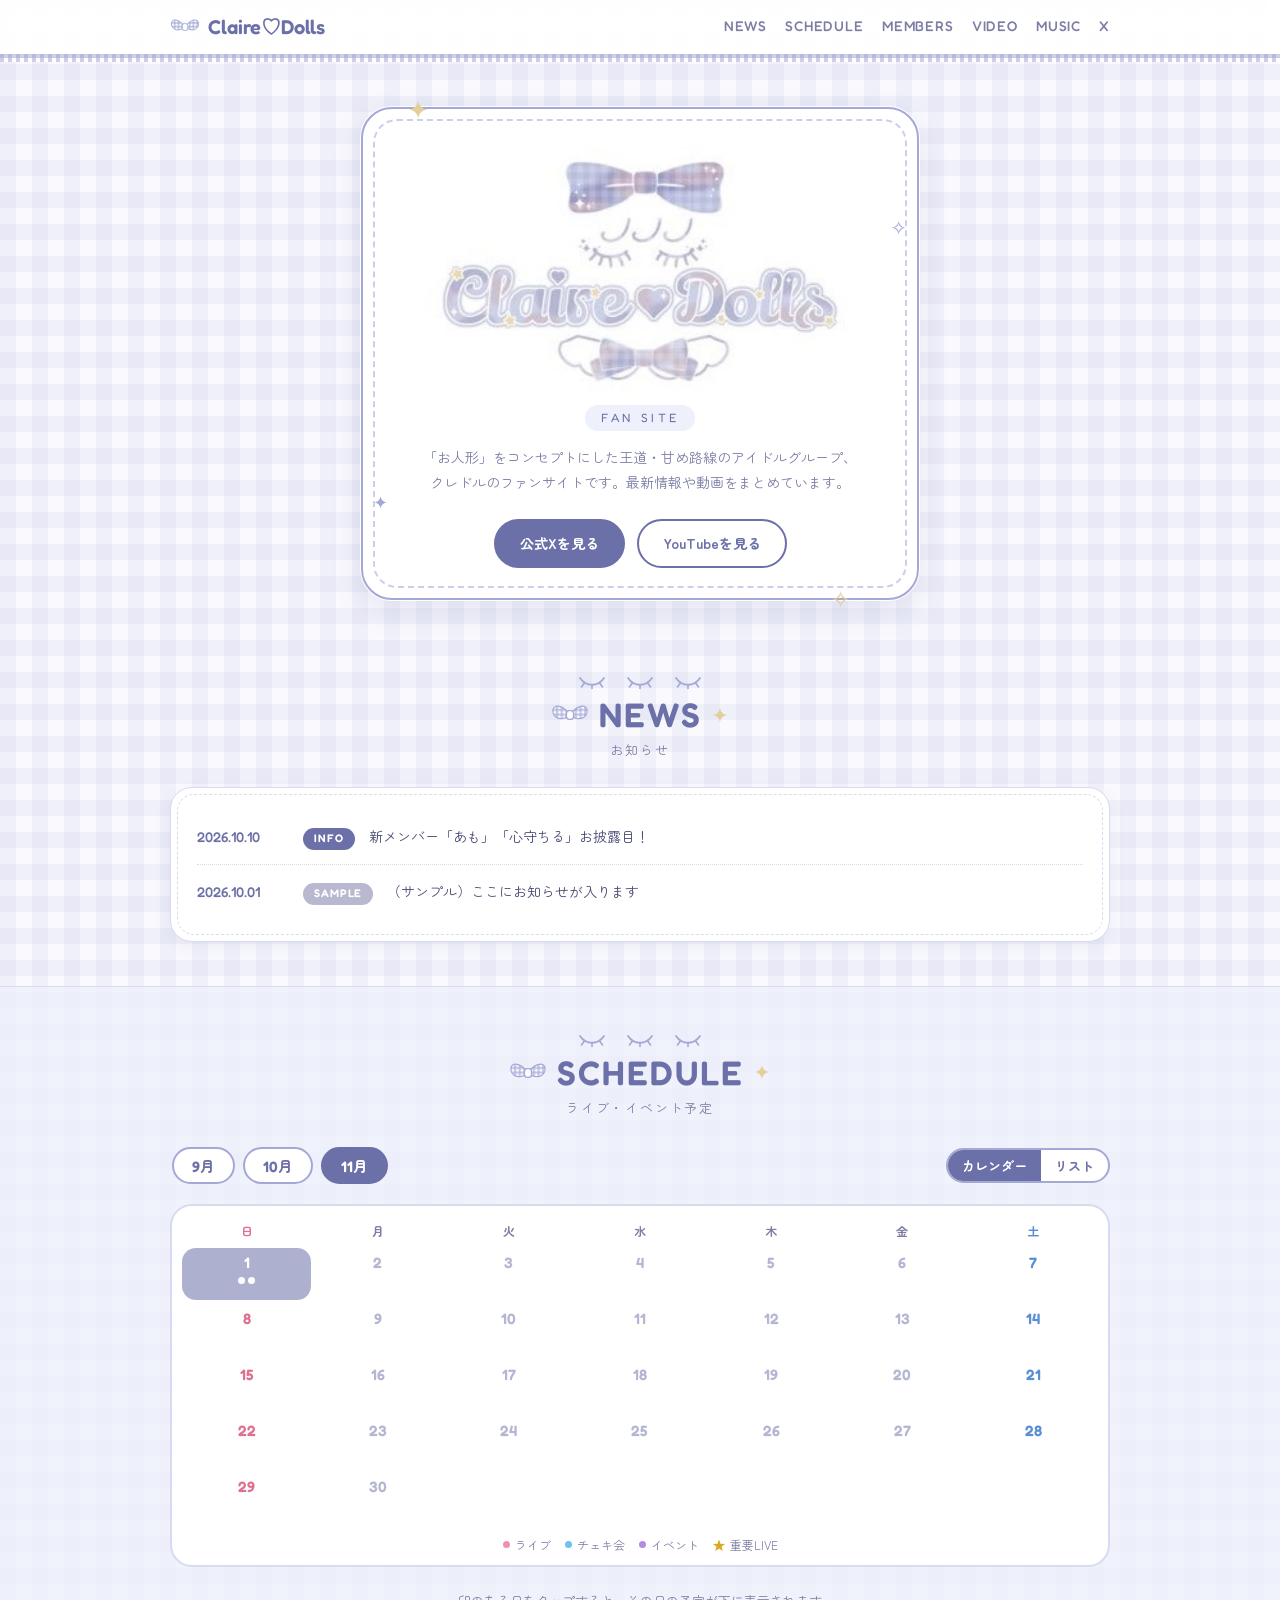
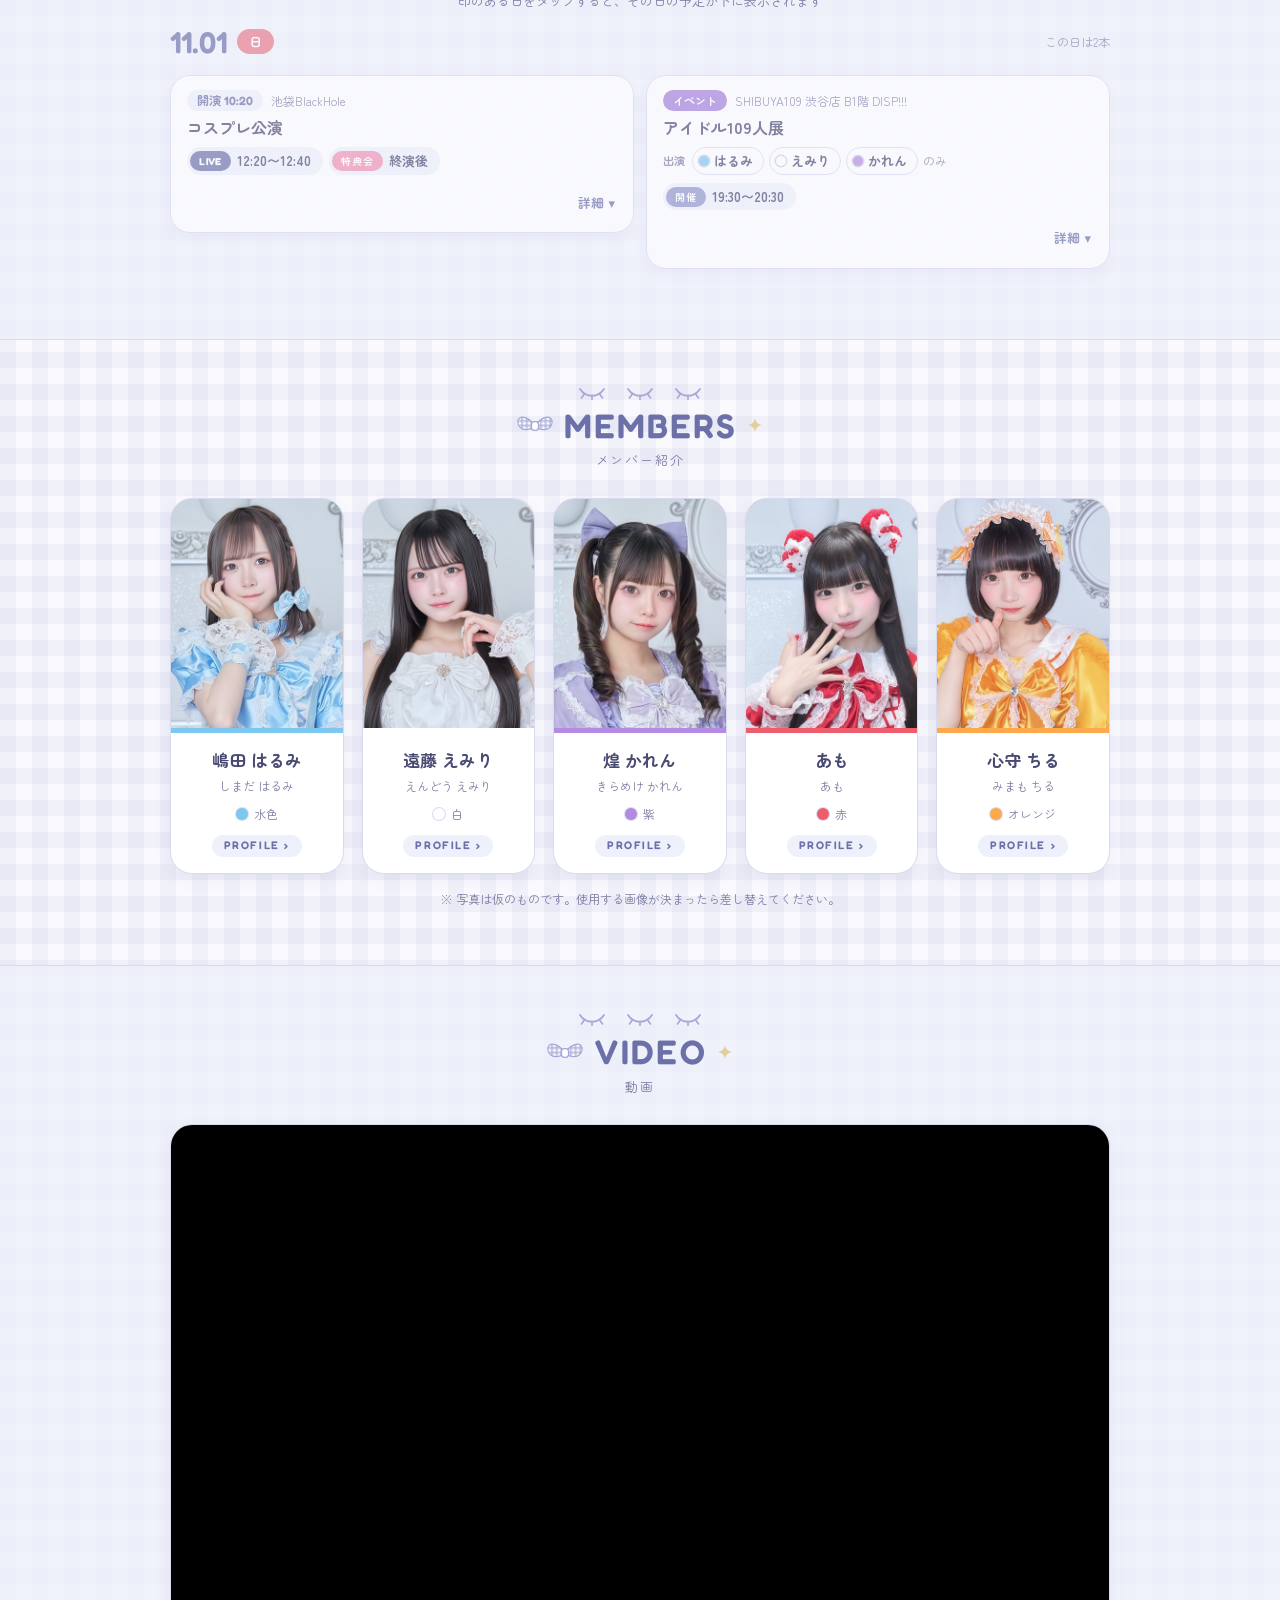
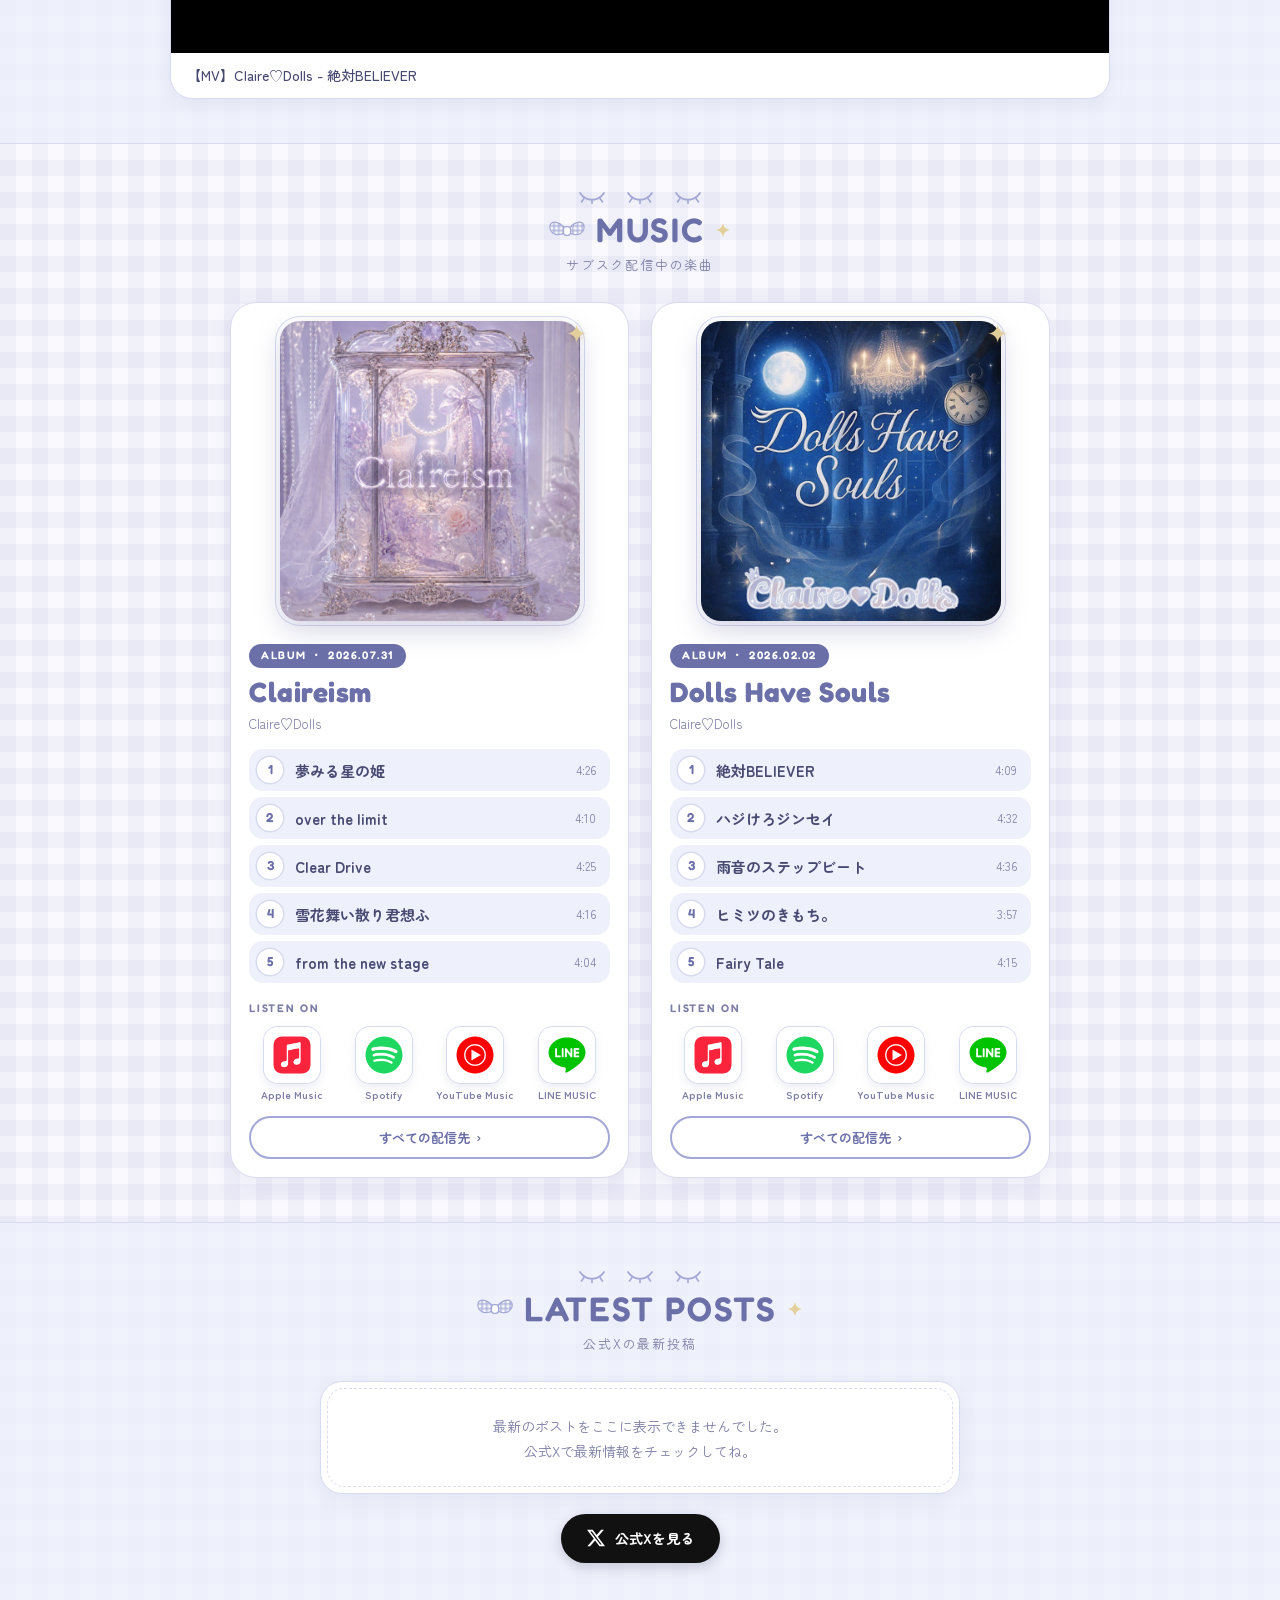
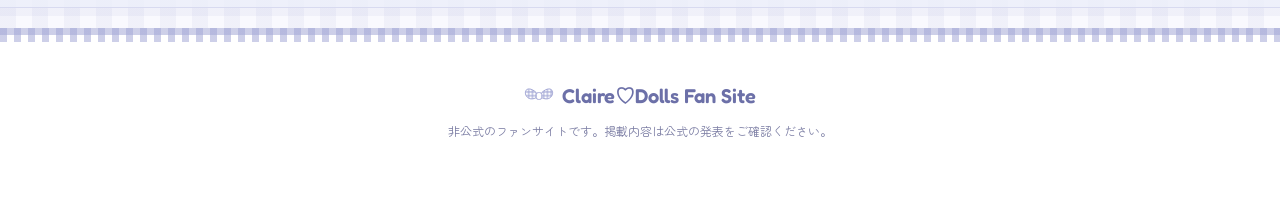
==== index.html @ d7dee3d6 "Update print statement from 'Hello' to 'Goodbye'" ====
<!doctype html><html><head><meta charset=utf8><meta name=viewport content="width=device-width,initial-scale=1"><style>:root{color-scheme:light}body{margin:0;padding:0;font:14px -apple-system,BlinkMacSystemFont,sans-serif;background:#fff;color:#000}img{max-width:100%}[hidden]:not([hidden=until-found i]){display:none!important}</style></head><body>
<!doctype html>
<html lang="ja">
<head>
<meta charset="utf-8">
<meta name="viewport" content="width=device-width, initial-scale=1">
<meta name="theme-color" content="#a4a8d6">
<title>Claire♡Dolls ファンサイト</title>
<meta name="description" content="Claire♡Dolls（クレドル）のファンサイト。お知らせ、ライブスケジュール、メンバー紹介、動画まとめ。">
<link rel="icon" href="data:image/svg+xml,%3Csvg xmlns='http://www.w3.org/2000/svg' viewBox='0 0 32 32'%3E%3Ctext x='16' y='25' font-size='26' text-anchor='middle' fill='%23a4a8d6'%3E%E2%99%A5%3C/text%3E%3C/svg%3E">
<link rel="preconnect" href="https://fonts.googleapis.com">
<link rel="preconnect" href="https://fonts.gstatic.com" crossorigin>
<link href="https://fonts.googleapis.com/css2?family=Fredoka:wght@500;600&family=Zen+Maru+Gothic:wght@400;500;700&display=swap" rel="stylesheet">
<style>
:root{
  /* ロゴから拾った色：ペリウィンクル + くすみラベンダー + 金の星 */
  --peri:#a4a8d6;
  --peri-deep:#6c70a8;
  --ink:#484a72;
  --ink-soft:#7c7ea4;
  --mist:#eef0fb;
  --cloud:#f9f9fe;
  --line:#d8daf0;
  --star:#e3cf9c;
  --blush:#f5d3e3;
  --white:#fff;

  --c-aqua:#7cc8ee; --c-white:#ffffff; --c-purple:#b48be0; --c-red:#ee5d6c; --c-orange:#ffa94d;
}
*{box-sizing:border-box}
html{scroll-behavior:smooth}
body{
  margin:0;overflow-x:clip;color:var(--ink);font-family:"Zen Maru Gothic",system-ui,sans-serif;line-height:1.8;
  background-color:var(--cloud);
  /* ギンガムチェック（リボンの柄） */
  background-image:
    linear-gradient(rgba(164,168,214,.11) 50%,transparent 50%),
    linear-gradient(90deg,rgba(164,168,214,.11) 50%,transparent 50%);
  background-size:32px 32px;
}
a{color:inherit}
.wrap{max-width:980px;margin:0 auto;padding:0 20px}
.sr{position:absolute;width:1px;height:1px;overflow:hidden;clip:rect(0 0 0 0)}
svg.ico{display:inline-block;vertical-align:middle}

/* ---------- header ---------- */
header.site{
  position:sticky;top:0;z-index:10;background:rgba(255,255,255,.94);backdrop-filter:blur(6px);
}
header.site::after{ /* ギンガムの帯 */
  content:"";display:block;height:8px;
  background-color:#fff;
  background-image:
    linear-gradient(rgba(164,168,214,.55) 50%,transparent 50%),
    linear-gradient(90deg,rgba(164,168,214,.55) 50%,transparent 50%);
  background-size:8px 8px;
}
header.site .wrap{display:flex;align-items:center;justify-content:space-between;gap:16px;height:54px}
.brand{display:flex;align-items:center;gap:8px;text-decoration:none;font-family:"Fredoka",sans-serif;font-weight:600;font-size:20px;color:var(--peri-deep);white-space:nowrap}
.brand svg{width:30px;height:18px;color:var(--peri)}
nav{display:flex;gap:18px;font-family:"Fredoka",sans-serif;font-weight:500;font-size:14px;letter-spacing:.06em;overflow-x:auto;scrollbar-width:none}
nav::-webkit-scrollbar{display:none}
nav a{text-decoration:none;color:var(--ink-soft);white-space:nowrap;padding:4px 0;border-bottom:2px solid transparent}
nav a:hover{color:var(--peri-deep);border-bottom-color:var(--star)}

/* ---------- hero ---------- */
.hero{padding:44px 20px 28px;text-align:center}
.hero-panel{
  position:relative;max-width:560px;margin:0 auto;background:var(--white);border-radius:32px;padding:34px 24px 30px;
  box-shadow:0 10px 30px rgba(108,112,168,.14);
  border:3px solid #fff;outline:2px solid var(--peri);outline-offset:-3px;
}
.hero-panel::before{ /* ステッチ */
  content:"";position:absolute;inset:10px;border:2px dashed var(--peri);border-radius:24px;opacity:.55;pointer-events:none;
}
.logo-img{display:block;width:min(100%,430px);height:auto;margin:0 auto;mix-blend-mode:multiply}
.hero .tag{display:inline-block;margin-top:6px;font-family:"Fredoka",sans-serif;font-size:12px;letter-spacing:.28em;color:var(--peri-deep);background:var(--mist);border-radius:999px;padding:2px 16px}
.hero p.sub{margin:14px auto 0;max-width:440px;color:var(--ink-soft);font-size:14px}
.dots{display:flex;justify-content:center;gap:10px;margin-top:18px}
.dots i{width:16px;height:16px;border-radius:50%;box-shadow:0 0 0 2px #fff,0 0 0 3px var(--line)}
.btns{display:flex;flex-wrap:wrap;justify-content:center;gap:12px;margin-top:24px}
.btn{display:inline-block;text-decoration:none;font-weight:700;font-size:14px;padding:10px 24px;border-radius:999px;border:2px solid var(--peri-deep);transition:.15s}
.btn.fill{background:var(--peri-deep);color:#fff}
.btn.line{background:#fff;color:var(--peri-deep)}
.btn:hover{transform:translateY(-2px);box-shadow:0 6px 14px rgba(108,112,168,.25)}

/* きらきら */
.spark{position:absolute;color:var(--star);line-height:1;pointer-events:none;animation:tw 3.2s ease-in-out infinite}
.spark.a{top:-14px;left:8%;font-size:26px}
.spark.b{top:22%;right:10px;font-size:20px;animation-delay:.8s;color:var(--peri)}
.spark.c{bottom:18%;left:10px;font-size:18px;animation-delay:1.6s;color:var(--peri)}
.spark.d{bottom:-12px;right:12%;font-size:24px;animation-delay:2.2s}
@keyframes tw{0%,100%{opacity:.35;transform:scale(.8) rotate(0)}50%{opacity:1;transform:scale(1.15) rotate(12deg)}}
@media(prefers-reduced-motion:reduce){.spark{animation:none;opacity:.8}html{scroll-behavior:auto}}

@media(max-width:520px){h2.title{font-size:24px;white-space:nowrap;gap:8px}h2.title svg{width:30px;height:18px}.hero{padding-top:28px}}
/* ---------- sections ---------- */
section{padding:44px 0}
section.alt{background:rgba(238,240,251,.75);border-top:1px solid var(--line);border-bottom:1px solid var(--line)}
.eyes{display:flex;justify-content:center;gap:18px;color:var(--peri);margin:0 0 6px}
.eyes svg{width:30px;height:16px}
h2.title{
  display:flex;align-items:center;gap:10px;justify-content:center;
  font-family:"Fredoka",sans-serif;font-weight:600;font-size:34px;letter-spacing:.06em;color:var(--peri-deep);margin:0;line-height:1.2;
}
h2.title svg{width:38px;height:22px;color:var(--peri)}
h2.title::after{content:"✦";color:var(--star);font-size:18px}
.title-ja{font-size:13px;color:var(--ink-soft);margin:2px 0 26px;letter-spacing:.14em;text-align:center}

.card{position:relative;background:var(--white);border:1px solid var(--line);border-radius:22px;padding:22px 26px;box-shadow:0 6px 18px rgba(108,112,168,.08)}
.card::before{content:"";position:absolute;inset:6px;border:1.5px dashed var(--peri);border-radius:17px;opacity:.4;pointer-events:none}
.card > *{position:relative}

/* news / schedule */
.list{list-style:none;margin:0;padding:0}
.list li{display:flex;gap:14px;align-items:baseline;padding:14px 0;border-bottom:1px dotted var(--line)}
.list li:last-child{border-bottom:none}
.list time{font-family:"Fredoka",sans-serif;font-weight:500;font-size:14px;color:var(--peri-deep);min-width:92px;font-variant-numeric:tabular-nums}
.badge{font-family:"Fredoka",sans-serif;font-size:11px;font-weight:600;letter-spacing:.08em;color:#fff;background:var(--peri-deep);border-radius:999px;padding:1px 11px;white-space:nowrap}
.badge.sample{background:#b8b9d0}
.list .body{flex:1}
.list .body small{display:block;color:var(--ink-soft)}
.empty{color:var(--ink-soft);text-align:center;padding:12px 0}
@media(max-width:520px){.list li{flex-wrap:wrap;gap:4px 12px}.list time{min-width:0}.list .body{flex-basis:100%}}

/* members */
.members{display:grid;grid-template-columns:repeat(auto-fit,minmax(150px,1fr));gap:18px}
.member{background:var(--white);border:1px solid var(--line);border-radius:22px;overflow:hidden;text-align:center;transition:.18s;box-shadow:0 6px 16px rgba(108,112,168,.08)}
.member:hover{transform:translateY(-5px) rotate(-.6deg);box-shadow:0 12px 24px rgba(108,112,168,.18)}
.member .photo{
  aspect-ratio:3/4;display:flex;align-items:center;justify-content:center;color:#fff;
  background:linear-gradient(165deg,color-mix(in srgb,var(--mc) 60%,#fff),#fff 125%);
  box-shadow:inset 0 0 0 1px var(--line);
}
.member .photo svg{width:56px;height:34px;color:var(--peri);opacity:.9}
.member .photo img{display:block;width:100%;height:100%;object-fit:cover;object-position:50% 20%}
.member .info{padding:12px 8px 16px;border-top:5px solid var(--mc);box-shadow:0 -1px 0 var(--line)}
.member .name{font-weight:700;font-size:17px;margin:0}
.member .read{font-size:12px;color:var(--ink-soft);margin:0}
.member .color{display:inline-flex;align-items:center;gap:6px;font-size:12px;margin-top:6px;color:var(--ink-soft)}
.member .color i{width:12px;height:12px;border-radius:50%;background:var(--mc);box-shadow:0 0 0 1px var(--line)}
/* スマホ：メンバーを横スクロール（スナップ付き） */
.sub,.swipe-hint{text-wrap:balance}
.ph{display:inline-block}
.swipe-hint{display:none;text-align:center;font-size:12px;color:var(--ink-soft);margin:-12px 0 12px;letter-spacing:.08em}
@media(max-width:700px){
  .swipe-hint{display:block}
  .members{display:flex;gap:14px;overflow-x:auto;scroll-snap-type:x mandatory;-webkit-overflow-scrolling:touch;
    margin:0 -20px;padding:6px 20px 20px;scroll-padding-inline:20px;scrollbar-width:none}
  .members::-webkit-scrollbar{display:none}
  .member{flex:0 0 66%;max-width:260px;scroll-snap-align:center}
}
.note{font-size:12px;color:var(--ink-soft);margin-top:14px;text-align:center}

/* videos */
.releases{display:grid;grid-template-columns:repeat(auto-fit,minmax(min(100%,340px),1fr));gap:22px;max-width:820px;margin:0 auto;align-items:start}
.release{display:grid;align-content:start;gap:20px;background:var(--white);border:1px solid var(--line);border-radius:26px;padding:18px;box-shadow:0 8px 24px rgba(108,112,168,.1);min-width:0}
.rel-cover{position:relative;width:min(100%,300px);margin:0 auto}
.rel-cover img{display:block;width:100%;height:auto;aspect-ratio:1;object-fit:cover;border-radius:20px;box-shadow:0 10px 26px rgba(108,112,168,.28),0 0 0 4px #fff,0 0 0 5px var(--line)}
.rel-cover::after{content:"✦";position:absolute;right:-8px;top:-12px;color:var(--star);font-size:26px;text-shadow:0 2px 6px rgba(160,130,60,.25)}
.rel-body{min-width:0}
.rel-kind{display:inline-block;font-family:"Fredoka","Zen Maru Gothic",sans-serif;font-weight:600;font-size:11px;letter-spacing:.14em;color:#fff;background:var(--peri-deep);border-radius:999px;padding:2px 12px}
.rel-title{margin:8px 0 2px;font-family:"Fredoka","Zen Maru Gothic",sans-serif;font-size:28px;line-height:1.2;color:var(--peri-deep);letter-spacing:.02em}
.rel-artist{margin:0 0 14px;font-size:13px;color:var(--ink-soft)}
.tracks{list-style:none;margin:0 0 16px;padding:0;display:grid;gap:6px}
.tracks li{display:flex;align-items:center;gap:12px;background:var(--mist);border-radius:14px;padding:8px 14px 8px 8px}
.tracks .no{flex:none;width:26px;height:26px;border-radius:50%;background:#fff;color:var(--peri-deep);font-family:"Fredoka",sans-serif;font-weight:600;font-size:13px;display:grid;place-items:center;box-shadow:0 0 0 1.5px var(--line)}
.tracks .tt{flex:1;min-width:0;font-weight:700;font-size:15px;line-height:1.4;overflow-wrap:anywhere}
.tracks .td{flex:none;font-size:12px;color:var(--ink-soft);font-variant-numeric:tabular-nums}
.rel-links{display:flex;flex-wrap:wrap;gap:8px}
.listen{display:inline-flex;align-items:center;gap:7px;text-decoration:none;font-weight:700;font-size:13px;color:#fff;background:var(--peri-deep);border-radius:999px;padding:7px 16px 7px 10px;transition:.15s}
.listen svg{width:18px;height:18px;display:block}
a.listen:hover{transform:translateY(-2px);box-shadow:0 6px 12px rgba(108,112,168,.25)}
.listen:focus-visible{outline:3px solid var(--peri-deep);outline-offset:2px}
.rel-listen{margin:0 0 8px;font-family:"Fredoka",sans-serif;font-weight:600;font-size:11px;letter-spacing:.16em;color:var(--ink-soft)}
.svc-grid{display:grid;grid-template-columns:repeat(4,1fr);gap:12px 6px;margin:0 0 14px}
.all-link{display:flex;align-items:center;justify-content:center;gap:6px;text-decoration:none;font-weight:700;font-size:13px;color:var(--peri-deep);background:#fff;border:2px solid var(--peri);border-radius:999px;padding:8px 16px;transition:.15s}
a.all-link:hover{background:var(--peri-deep);border-color:var(--peri-deep);color:#fff;transform:translateY(-2px)}
.all-link:focus-visible{outline:3px solid var(--peri-deep);outline-offset:2px}
.svc{display:flex;flex-direction:column;align-items:center;gap:5px;text-decoration:none;color:var(--ink);transition:.15s}
.svc img{display:block;width:56px;height:56px;border-radius:14px;box-shadow:0 0 0 1px var(--line),0 4px 10px rgba(108,112,168,.14)}
.svc span{font-size:10.5px;line-height:1.3;font-weight:700;text-align:center;color:var(--ink-soft)}
a.svc:hover{transform:translateY(-3px)}
a.svc:hover img{box-shadow:0 0 0 1px var(--peri),0 8px 16px rgba(108,112,168,.25)}
.svc:focus-visible{outline:3px solid var(--peri-deep);outline-offset:3px;border-radius:12px}
.rel-none{display:inline-block;font-size:13px;color:var(--ink-soft);background:#f3f3f9;border-radius:999px;padding:7px 16px}
@media(max-width:700px){
  .releases{display:flex;gap:14px;overflow-x:auto;scroll-snap-type:x mandatory;-webkit-overflow-scrolling:touch;margin:0 -20px;padding:8px 20px 22px;scroll-padding-inline:20px;scrollbar-width:none;max-width:none;align-items:stretch}
  .releases::-webkit-scrollbar{display:none}
  .release{flex:0 0 84%;scroll-snap-align:center}
  .releases.one .release{flex-basis:100%}
}
.videos{display:grid;grid-template-columns:repeat(auto-fit,minmax(280px,1fr));gap:20px}
.video{background:var(--white);border:1px solid var(--line);border-radius:22px;overflow:hidden;box-shadow:0 6px 18px rgba(108,112,168,.08)}
.video .frame{position:relative;aspect-ratio:16/9;background:#000}
.video iframe{position:absolute;inset:0;width:100%;height:100%;border:0}
.video p{margin:0;padding:10px 16px;font-size:14px;font-weight:500}
.video-empty{grid-column:1/-1;text-align:center}

/* x */
.x-grid{display:grid;grid-template-columns:1fr;gap:20px}
@media(min-width:760px){.x-grid{grid-template-columns:1.1fr .9fr}}

/* ---------- member profile (bottom sheet / modal) ---------- */
button.member{font:inherit;color:inherit;padding:0;cursor:pointer;display:block;width:100%;text-align:center;-webkit-tap-highlight-color:transparent}
button.member:focus-visible{outline:3px solid var(--peri-deep);outline-offset:3px}
.member .photo,.member .info,.member .name,.member .read{display:block}
.member .name,.member .read{margin:0}
.member .more{display:inline-block;margin-top:8px;font-family:"Fredoka",sans-serif;font-size:11px;font-weight:600;letter-spacing:.14em;color:var(--peri-deep);background:var(--mist);border-radius:999px;padding:1px 12px}
html.lock{overflow:hidden}

dialog#profile{padding:0;border:0;background:transparent;color:var(--ink);max-width:none;max-height:none;overflow:visible;margin:auto 0 0;width:100%}
dialog#profile::backdrop{background:rgba(72,74,114,.48);backdrop-filter:blur(3px)}
dialog#profile[open]::backdrop{animation:pfade .25s ease-out}
dialog#profile.closing::backdrop{animation:pfadeout .22s ease-in forwards}
.sheet{position:relative;display:flex;flex-direction:column;max-height:90dvh;overflow:hidden;background:var(--white);border-radius:28px 28px 0 0;box-shadow:0 -10px 40px rgba(72,74,114,.25)}
dialog#profile[open] .sheet{animation:pup .34s cubic-bezier(.2,.8,.2,1)}
dialog#profile.closing .sheet{animation:pdown .22s ease-in forwards}
@keyframes pup{from{transform:translateY(100%)}to{transform:none}}
@keyframes pdown{to{transform:translateY(100%)}}
@keyframes pfade{from{opacity:0}}
@keyframes pfadeout{to{opacity:0}}

.grab{position:absolute;top:0;left:0;right:0;height:34px;z-index:3;display:flex;justify-content:center;align-items:center;touch-action:none;cursor:grab}
.grab span{width:44px;height:5px;border-radius:99px;background:rgba(255,255,255,.92);box-shadow:0 1px 4px rgba(0,0,0,.3)}
.p-photo{position:relative;flex:none;height:clamp(220px,38dvh,400px);background:var(--mist);border-bottom:5px solid var(--mc);box-shadow:inset 0 -1px 0 var(--line)}
.p-photo img{display:block;width:100%;height:100%;object-fit:cover;object-position:50% 18%}
.p-close,.p-nav{position:absolute;z-index:4;width:40px;height:40px;border-radius:50%;border:0;background:rgba(255,255,255,.9);color:var(--peri-deep);font-size:24px;line-height:1;cursor:pointer;box-shadow:0 2px 8px rgba(72,74,114,.25);display:flex;align-items:center;justify-content:center;padding:0 0 3px;font-family:"Fredoka",sans-serif;-webkit-tap-highlight-color:transparent}
.p-close{top:14px;right:14px}
.p-nav{top:50%;margin-top:-20px}
.p-nav.prev{left:10px}.p-nav.next{right:10px}
.p-close:focus-visible,.p-nav:focus-visible{outline:3px solid var(--peri-deep);outline-offset:2px}
.p-body{flex:1 1 auto;min-height:0;overflow-y:auto;overscroll-behavior:contain;padding:18px 22px 26px}
.p-color{display:inline-flex;align-items:center;gap:6px;margin:0;font-size:12px;color:var(--ink-soft)}
.p-color i{width:12px;height:12px;border-radius:50%;background:var(--mc);box-shadow:0 0 0 1px var(--line)}
.p-body h3{margin:2px 0 0;font-size:26px;line-height:1.3}
.p-read{margin:0 0 14px;color:var(--ink-soft);font-size:13px}
.p-facts{display:grid;grid-template-columns:1fr 1fr;gap:8px;margin:0 0 14px}
.fact{background:var(--mist);border-radius:14px;padding:7px 14px}
.fact dt{font-size:11px;font-weight:700;letter-spacing:.08em;color:var(--peri-deep)}
.fact dd{margin:0;font-weight:700;font-size:14px;line-height:1.5}
.fact:last-child:nth-child(odd){grid-column:1/-1}
.off{color:#a9aacb!important;font-weight:500!important}
.p-comment{border:1.5px dashed var(--peri);border-radius:16px;padding:10px 16px;margin-bottom:14px}
.p-comment h4{margin:0;font-size:12px;color:var(--peri-deep)}
.p-comment p{margin:0;font-size:14px}
.p-links{display:flex;align-items:center;gap:12px}
.follow{font-family:"Fredoka",sans-serif;font-weight:600;font-size:12px;letter-spacing:.16em;color:var(--peri-deep);margin-right:2px}
.soc{width:46px;height:46px;border-radius:50%;display:inline-flex;align-items:center;justify-content:center;color:#fff;text-decoration:none;box-shadow:0 4px 10px rgba(72,74,114,.25);transition:.15s;-webkit-tap-highlight-color:transparent}
.soc svg{width:22px;height:22px}
.soc.x{background:#111}
.soc.instagram{background:radial-gradient(circle at 30% 107%,#fdf497 0%,#fdf497 5%,#fd5949 45%,#d6249f 60%,#285aeb 90%)}
a.soc:hover{transform:translateY(-2px) scale(1.05)}
a.soc:focus-visible{outline:3px solid var(--peri-deep);outline-offset:3px}
.soc.off{background:var(--mist);color:#b5b7d6;box-shadow:none}
.p-link{display:inline-block;text-decoration:none;font-weight:700;font-size:13px;padding:7px 18px;border-radius:999px;border:2px solid var(--peri-deep);color:var(--peri-deep);background:#fff}
a.p-link:hover{background:var(--peri-deep);color:#fff}
.p-link.off{border-color:var(--line);color:#a9aacb;font-weight:500}

@media(min-width:701px){
  .grab{display:none}
  dialog#profile{margin:auto;width:min(820px,92vw)}
  .sheet{display:grid;grid-template-columns:minmax(0,5fr) minmax(0,6fr);grid-template-rows:minmax(0,1fr);max-height:88vh;border-radius:28px;box-shadow:0 20px 60px rgba(72,74,114,.35)}
  .p-photo{height:auto;min-height:500px;border-bottom:0;border-right:5px solid var(--mc);box-shadow:none}
  .p-body{padding:36px 32px}
  dialog#profile[open] .sheet{animation:ppop .28s cubic-bezier(.2,.9,.3,1.2)}
  dialog#profile.closing .sheet{animation:ppopout .18s ease-in forwards}
  @keyframes ppop{from{opacity:0;transform:scale(.94) translateY(12px)}}
  @keyframes ppopout{to{opacity:0;transform:scale(.96)}}
}
@media(prefers-reduced-motion:reduce){
  dialog#profile[open] .sheet,dialog#profile.closing .sheet,dialog#profile[open]::backdrop,dialog#profile.closing::backdrop{animation:none!important}
}

.x-wrap{max-width:640px;margin:0 auto}
.tl-fallback{text-align:center;color:var(--ink-soft);padding:10px 0 6px}
.tl-fallback p{margin:0}
#tl-card.failed .twitter-timeline{display:none}
.x-cta{text-align:center;margin:20px 0 0}
.x-btn{display:inline-flex;align-items:center;gap:10px;background:#111;color:#fff;text-decoration:none;font-weight:700;font-size:14px;padding:12px 26px;border-radius:999px;box-shadow:0 4px 12px rgba(72,74,114,.25);transition:.15s}
.x-btn svg{width:18px;height:18px}
.x-btn:hover{transform:translateY(-2px)}
.x-btn:focus-visible{outline:3px solid var(--peri-deep);outline-offset:3px}

/* ---------- schedule ---------- */
.sch-tools{display:flex;flex-wrap:wrap;gap:8px 14px;align-items:center;justify-content:space-between;margin:0 0 18px}
.tabs{display:flex;gap:8px;overflow-x:auto;scrollbar-width:none;padding:2px}
.tabs::-webkit-scrollbar{display:none}
.tab{font-family:"Fredoka","Zen Maru Gothic",sans-serif;font-weight:600;font-size:15px;padding:6px 18px;border-radius:999px;border:2px solid var(--peri);background:#fff;color:var(--peri-deep);cursor:pointer;white-space:nowrap}
.tab[aria-pressed="true"]{background:var(--peri-deep);border-color:var(--peri-deep);color:#fff}
.past-toggle{font:inherit;font-size:13px;color:var(--ink-soft);background:none;border:0;text-decoration:underline;cursor:pointer;padding:4px 2px}
.tab:focus-visible,.past-toggle:focus-visible,.ev-more:focus-visible,.ev-ticket:focus-visible,.mini:focus-visible{outline:3px solid var(--peri-deep);outline-offset:2px}

.day{margin:0 0 26px}
.day-head{display:flex;align-items:center;gap:10px;margin:0 0 18px}
.day-date{font-family:"Fredoka",sans-serif;font-weight:600;font-size:30px;line-height:1;color:var(--peri-deep)}
.day-wd{font-size:13px;font-weight:700;color:#fff;background:var(--peri-deep);border-radius:999px;padding:1px 12px}
.day-wd.sat{background:#6fa8dc}
.day-wd.sun{background:#e8788a}
.day-flag{font-family:"Fredoka",sans-serif;font-size:11px;font-weight:600;letter-spacing:.1em;color:#fff;background:#f08fb0;border-radius:999px;padding:1px 10px}
.day-n{margin-left:auto;font-size:12px;color:var(--ink-soft)}
.day.past{opacity:.65}
.day-events{display:grid;gap:12px;grid-template-columns:repeat(auto-fill,minmax(min(100%,330px),1fr));align-items:start}

.ev{position:relative;background:#fff;border:1px solid var(--line);border-radius:20px;padding:14px 16px 12px;box-shadow:0 6px 16px rgba(108,112,168,.08)}
.ev.next{border-color:var(--peri-deep);box-shadow:0 0 0 2px rgba(108,112,168,.22),0 8px 20px rgba(108,112,168,.16)}
.ev-next{position:absolute;top:-10px;right:14px;font-family:"Fredoka",sans-serif;font-size:11px;font-weight:600;letter-spacing:.08em;color:#fff;background:var(--peri-deep);border-radius:999px;padding:1px 12px}
.ev-meta{display:flex;flex-wrap:wrap;gap:4px 8px;align-items:center;font-size:12px;color:var(--ink-soft)}
.ev-start{font-family:"Fredoka","Zen Maru Gothic",sans-serif;font-weight:600;color:var(--peri-deep);background:var(--mist);border-radius:999px;padding:0 10px}
.ev-name{margin:4px 0 8px;font-size:16px;line-height:1.5;font-weight:700}
.slots{display:flex;flex-wrap:wrap;gap:6px;margin:0 0 10px}
.slot{display:inline-flex;gap:6px;align-items:center;border-radius:999px;font-size:13px;font-weight:700;padding:2px 12px 2px 3px;background:var(--mist)}
.slot b{font-family:"Fredoka","Zen Maru Gothic",sans-serif;font-size:10px;letter-spacing:.08em;color:#fff;background:var(--peri-deep);border-radius:999px;padding:1px 9px}
.slot.meet b{background:#f08fb0}
.slot.tbd{padding:2px 12px;font-weight:500;color:var(--ink-soft);background:#f3f3f9}
.ev-actions{display:flex;gap:12px;align-items:center}
.ev-ticket{display:inline-block;text-decoration:none;font-weight:700;font-size:13px;color:#fff;background:var(--peri-deep);border-radius:999px;padding:7px 18px;transition:.15s}
a.ev-ticket:hover{transform:translateY(-2px);box-shadow:0 6px 12px rgba(108,112,168,.25)}
.ev-ticket.off{background:#eceefa;color:#a9aacb;font-weight:500}
.ev-post{display:inline-flex;align-items:center;gap:6px;text-decoration:none;font-weight:700;font-size:13px;color:var(--ink);background:#fff;border:2px solid var(--line);border-radius:999px;padding:5px 14px 5px 11px;transition:.15s}
.ev-post svg{width:14px;height:14px;display:block}
a.ev-post:hover{border-color:var(--ink);transform:translateY(-2px)}
.ev-post:focus-visible{outline:3px solid var(--peri-deep);outline-offset:2px}
.ev-more{font:inherit;font-size:13px;font-weight:700;color:var(--peri-deep);background:none;border:0;cursor:pointer;padding:6px 2px;margin-left:auto}
.ev-more::after{content:" ▾"}
.ev-more[aria-expanded="true"]::after{content:" ▴"}
.ev-detail{margin-top:10px;padding-top:12px;border-top:1px dashed var(--line);font-size:14px}
.ev-detail[hidden]{display:none}
.ev-detail dl{display:grid;grid-template-columns:5.2em 1fr;gap:8px 10px;margin:0}
.ev-detail dt{font-size:12px;font-weight:700;color:var(--peri-deep);padding-top:3px}
.ev-detail dd{margin:0}
.chip{display:inline-flex;align-items:baseline;gap:4px;background:var(--mist);border-radius:10px;padding:1px 10px;margin:0 6px 4px 0}
.chip i{font-style:normal;font-size:12px;color:var(--ink-soft)}
.chip b{font-weight:700}
.ev-links{display:flex;flex-wrap:wrap;gap:8px;margin-top:12px}
.mini{font-size:12px;font-weight:700;text-decoration:none;color:var(--peri-deep);border:1.5px solid var(--peri);border-radius:999px;padding:3px 12px;background:#fff}
.mini:hover{background:var(--peri-deep);border-color:var(--peri-deep);color:#fff}
.sch-empty{text-align:center;color:var(--ink-soft);padding:24px 0}
.view-toggle{display:inline-flex;border:2px solid var(--peri);border-radius:999px;overflow:hidden;background:#fff}
.view-toggle button{font:inherit;font-size:13px;font-weight:700;padding:4px 14px;border:0;background:none;color:var(--peri-deep);cursor:pointer}
.view-toggle button[aria-pressed="true"]{background:var(--peri-deep);color:#fff}
.view-toggle button:focus-visible{outline:3px solid var(--peri-deep);outline-offset:-3px}
.cal{background:#fff;border:2px solid var(--line);border-radius:22px;padding:12px 10px 10px;margin:0 0 22px}
.cal-wd,.cal-grid{display:grid;grid-template-columns:repeat(7,1fr);gap:4px 2px}
.cal-wd span{text-align:center;font-size:12px;font-weight:700;color:var(--ink-soft);padding:2px 0 6px}
.cal-wd .sat,.cal-day.sat .n{color:#5a8fd6}.cal-wd .sun,.cal-day.sun .n{color:#e0708f}
.cal-day{position:relative;font:inherit;border:0;background:none;border-radius:14px;min-height:52px;padding:6px 0 4px;display:flex;flex-direction:column;align-items:center;gap:3px;color:var(--ink)}
.cal-day .n{font-family:"Fredoka","Zen Maru Gothic",sans-serif;font-weight:600;font-size:15px;line-height:1.2}
.cal-day.blank{visibility:hidden}
.cal-day.none{color:#b4b6d2;cursor:default}
.cal-day.has{cursor:pointer;background:var(--mist)}
.cal-day.has.past{opacity:.55}
.cal-day.today .n{box-shadow:0 0 0 2px var(--peri-deep);border-radius:999px;padding:0 6px}
.cal-day.sel{background:var(--peri-deep);color:#fff}
.cal-day.sel .n{color:#fff}
.cal-day:focus-visible{outline:3px solid var(--peri-deep);outline-offset:1px}
.cal-marks{display:flex;gap:3px;align-items:center;justify-content:center;height:12px}
.cal-marks i{width:7px;height:7px;border-radius:50%;background:#f08fb0;display:block}
.cal-day.sel .cal-marks i{background:#fff}
.cal-marks b{font-size:12px;line-height:1;color:#d9a920;text-shadow:0 0 0 #d9a920}
.cal-day.sel .cal-marks b{color:#ffe28a}
.cal-legend{display:flex;flex-wrap:wrap;gap:4px 14px;justify-content:center;font-size:12px;color:var(--ink-soft);margin:10px 0 0}
.cal-legend span{display:inline-flex;align-items:center;gap:5px}
.cal-legend i{width:7px;height:7px;border-radius:50%;background:#f08fb0;display:inline-block}
.cal-legend b{color:#d9a920;font-size:12px}
.cal-marks i.k-cheki,.cal-legend i.k-cheki{background:#6cc4e8}
.cal-marks i.k-event,.cal-legend i.k-event{background:#b48be0}
.cal-day.sel .cal-marks i{background:#fff}
.kind-badge{font-size:11px;font-weight:700;border-radius:999px;padding:1px 10px;color:#fff}
.kind-badge.cheki{background:#5cb9e0}
.kind-badge.event{background:#a47fd8}
.ev.k-cheki,.ev.k-event{border-color:#dcd6f2}
.mem-row{display:flex;flex-wrap:wrap;align-items:center;gap:5px;margin:0 0 8px}
.mem-label{font-size:11px;font-weight:700;color:var(--ink-soft);margin-right:2px}
.mem-chip{display:inline-flex;align-items:center;gap:5px;font-size:13px;font-weight:700;background:#fff;border:1.5px solid var(--line);border-radius:999px;padding:1px 10px 1px 6px}
.mem-chip i{width:10px;height:10px;border-radius:50%;background:var(--mc);box-shadow:0 0 0 1.5px rgba(72,74,114,.25);display:block}
.mem-only{font-size:12px;color:var(--ink-soft)}
.slot.part{flex-wrap:wrap}
.slot.part b{background:#8f93c9}
.slot em{font-style:normal;font-weight:500;font-size:12px;color:var(--ink-soft)}
.ev-note{margin:0 0 10px;font-size:13px;line-height:1.7;color:var(--ink-soft)}
.cal-hint{text-align:center;color:var(--ink-soft);font-size:13px;margin:0 0 14px}

.tools-right{display:flex;flex-wrap:wrap;gap:6px 12px;align-items:center}
.major-toggle{font:inherit;font-size:13px;font-weight:700;color:#8a6a1f;background:#fff;border:1.5px solid #d9bd72;border-radius:999px;padding:3px 14px;cursor:pointer}
.major-toggle[aria-pressed="true"]{background:linear-gradient(90deg,#f6e7b8,#e3cf9c);color:#5c4515;border-color:#cfae5a}
.major-toggle:focus-visible{outline:3px solid var(--peri-deep);outline-offset:2px}

/* 重要LIVE：ロゴの金の星に合わせた金色の強調 */
.ev.major{border:2px solid #d9bd72;padding-top:20px;
  background:linear-gradient(135deg,#fffbe9 0%,#fff 60%);
  box-shadow:0 0 0 3px rgba(227,207,156,.35),0 10px 24px rgba(190,160,80,.22)}
.ev.major.next{border-color:#cfae5a}
.ev.major .ev-name{font-size:17px}
.ev-major{position:absolute;top:-12px;left:14px;display:inline-flex;align-items:center;gap:4px;
  font-family:"Fredoka","Zen Maru Gothic",sans-serif;font-weight:600;font-size:12px;letter-spacing:.1em;color:#5c4515;
  background:linear-gradient(100deg,#f6e7b8 0%,#e3cf9c 45%,#fff3cc 55%,#e3cf9c 100%);background-size:220% 100%;
  border:1px solid #cfae5a;border-radius:999px;padding:1px 14px 1px 10px;box-shadow:0 2px 6px rgba(190,160,80,.35);
  animation:shine 4s ease-in-out infinite}
@keyframes shine{0%,100%{background-position:0% 0}50%{background-position:100% 0}}
@media(prefers-reduced-motion:reduce){.ev-major{animation:none}}

/* footer */
footer{margin-top:20px;background:#fff;text-align:center;font-size:12px;color:var(--ink-soft);padding:0 0 56px}
footer::before{
  content:"";display:block;height:14px;margin-bottom:36px;background-color:#fff;
  background-image:
    linear-gradient(rgba(164,168,214,.55) 50%,transparent 50%),
    linear-gradient(90deg,rgba(164,168,214,.55) 50%,transparent 50%);
  background-size:14px 14px;
}
footer .brand{justify-content:center;margin-bottom:6px}
</style>
</head>
<body>

<!-- 飾り用のパーツ（リボン・まつげ） -->
<svg width="0" height="0" style="position:absolute" aria-hidden="true">
  <defs>
    <pattern id="gingham" width="6" height="6" patternUnits="userSpaceOnUse">
      <rect width="6" height="6" fill="#fff"/>
      <rect width="6" height="3" fill="#a4a8d6" opacity=".6"/>
      <rect width="3" height="6" fill="#a4a8d6" opacity=".6"/>
    </pattern>
    <symbol id="bow" viewBox="0 0 48 28">
      <path d="M24 14C17 3 5 -1 2.5 6.5 0.5 14 9 25 24 14Z" fill="url(#gingham)" stroke="currentColor" stroke-width="1.6" stroke-linejoin="round"/>
      <path d="M24 14C31 3 43 -1 45.5 6.5 47.5 14 39 25 24 14Z" fill="url(#gingham)" stroke="currentColor" stroke-width="1.6" stroke-linejoin="round"/>
      <rect x="19.5" y="8.5" width="9" height="11" rx="3.5" fill="#fff" stroke="currentColor" stroke-width="1.6"/>
    </symbol>
    <symbol id="eye" viewBox="0 0 30 16">
      <path d="M3 5C9 14 21 14 27 5" fill="none" stroke="currentColor" stroke-width="1.8" stroke-linecap="round"/>
      <path d="M7 10.5 4.5 14M15 12.6V16M23 10.5 25.5 14" stroke="currentColor" stroke-width="1.6" stroke-linecap="round"/>
    </symbol>
  </defs>
</svg>

<header class="site">
  <div class="wrap">
    <a class="brand" href="#top"><svg class="ico" aria-hidden="true"><use href="#bow"/></svg>Claire♡Dolls</a>
    <nav>
      <a href="#news">NEWS</a>
      <a href="#schedule">SCHEDULE</a>
      <a href="#members">MEMBERS</a>
      <a href="#videos">VIDEO</a>
      <a href="#music">MUSIC</a>
      <a href="#x">X</a>
    </nav>
  </div>
</header>

<main id="top">
  <div class="hero wrap">
    <div class="hero-panel">
      <span class="spark a">✦</span><span class="spark b">✧</span><span class="spark c">✦</span><span class="spark d">✧</span>
      <h1 class="sr">Claire♡Dolls（クレドル）ファンサイト</h1>
      <img class="logo-img" src="[data-uri]" alt="Claire♡Dolls" width="336" height="200">
      <span class="tag">FAN SITE</span>
      <p class="sub"><span class="ph">「お人形」をコンセプトにした</span><span class="ph">王道・甘め路線の</span><span class="ph">アイドルグループ、</span><span class="ph">クレドルのファンサイトです。</span><span class="ph">最新情報や動画を</span><span class="ph">まとめています。</span></p>
      <div class="btns">
        <a class="btn fill" href="https://x.com/ClaireDolls2024" target="_blank" rel="noopener">公式Xを見る</a>
        <a class="btn line" href="https://www.youtube.com/@ClaireDolls" target="_blank" rel="noopener">YouTubeを見る</a>
      </div>
    </div>
  </div>

  <section id="news">
    <div class="wrap">
      <div class="eyes" aria-hidden="true"><svg><use href="#eye"/></svg><svg><use href="#eye"/></svg><svg><use href="#eye"/></svg></div>
      <h2 class="title"><svg class="ico" aria-hidden="true"><use href="#bow"/></svg>NEWS</h2>
      <p class="title-ja">お知らせ</p>
      <div class="card"><ul class="list" id="news-list"></ul></div>
    </div>
  </section>

  <section id="schedule" class="alt">
    <div class="wrap">
      <div class="eyes" aria-hidden="true"><svg><use href="#eye"/></svg><svg><use href="#eye"/></svg><svg><use href="#eye"/></svg></div>
      <h2 class="title"><svg class="ico" aria-hidden="true"><use href="#bow"/></svg>SCHEDULE</h2>
      <p class="title-ja">ライブ・イベント予定</p>
      <div class="sch-tools" id="sch-tools"></div>
      <div id="sch-list"></div>
    </div>
  </section>

  <section id="members">
    <div class="wrap">
      <div class="eyes" aria-hidden="true"><svg><use href="#eye"/></svg><svg><use href="#eye"/></svg><svg><use href="#eye"/></svg></div>
      <h2 class="title"><svg class="ico" aria-hidden="true"><use href="#bow"/></svg>MEMBERS</h2>
      <p class="title-ja">メンバー紹介</p>
      <p class="swipe-hint">← スワイプで他のメンバーを見る →<br>タップでプロフィール</p>
      <div class="members" id="member-list"></div>
      <p class="note">※ 写真は仮のものです。使用する画像が決まったら差し替えてください。</p>
    </div>
  </section>

  <section id="videos" class="alt">
    <div class="wrap">
      <div class="eyes" aria-hidden="true"><svg><use href="#eye"/></svg><svg><use href="#eye"/></svg><svg><use href="#eye"/></svg></div>
      <h2 class="title"><svg class="ico" aria-hidden="true"><use href="#bow"/></svg>VIDEO</h2>
      <p class="title-ja">動画</p>
      <div class="videos" id="video-list"></div>
    </div>
  </section>

  <section id="music">
    <div class="wrap">
      <div class="eyes" aria-hidden="true"><svg><use href="#eye"/></svg><svg><use href="#eye"/></svg><svg><use href="#eye"/></svg></div>
      <h2 class="title"><svg class="ico" aria-hidden="true"><use href="#bow"/></svg>MUSIC</h2>
      <p class="title-ja">サブスク配信中の楽曲</p>
      <p class="swipe-hint" id="music-hint" hidden>← スワイプで他の作品を見る →</p>
      <div class="releases" id="music-list"></div>
    </div>
  </section>
  <section id="x" class="alt">
    <div class="wrap">
      <div class="eyes" aria-hidden="true"><svg><use href="#eye"/></svg><svg><use href="#eye"/></svg><svg><use href="#eye"/></svg></div>
      <h2 class="title"><svg class="ico" aria-hidden="true"><use href="#bow"/></svg>LATEST POSTS</h2>
      <p class="title-ja">公式Xの最新投稿</p>
      <div class="x-wrap">
        <div class="card" id="tl-card">
          <a class="twitter-timeline" data-height="520" data-lang="ja" data-chrome="noheader nofooter transparent"
             href="https://twitter.com/ClaireDolls2024">@ClaireDolls2024 のポスト</a>
          <div class="tl-fallback" id="tl-fallback" hidden>
            <p>最新のポストをここに表示できませんでした。<br>公式Xで最新情報をチェックしてね。</p>
          </div>
        </div>
        <p class="x-cta"><a class="x-btn" href="https://x.com/ClaireDolls2024" target="_blank" rel="noopener"><svg viewBox="0 0 24 24" aria-hidden="true"><path fill="currentColor" d="M18.901 1.153h3.68l-8.04 9.19L24 22.846h-7.406l-5.8-7.584-6.638 7.584H.474l8.6-9.83L0 1.154h7.594l5.243 6.932ZM17.61 20.644h2.039L6.486 3.24H4.298Z"/></svg>公式Xを見る</a></p>
      </div>
    </div>
  </section>
</main>

<!-- メンバープロフィール（スマホ＝ボトムシート／PC＝中央モーダル） -->
<dialog id="profile" aria-label="メンバープロフィール">
  <div class="sheet" id="sheet">
    <div class="grab" id="grab" aria-hidden="true"><span></span></div>
    <div class="p-photo">
      <img id="p-img" alt="">
      <button class="p-nav prev" type="button" id="p-prev" aria-label="前のメンバー">‹</button>
      <button class="p-nav next" type="button" id="p-next" aria-label="次のメンバー">›</button>
    </div>
    <button class="p-close" type="button" id="p-close" aria-label="閉じる">×</button>
    <div class="p-body" id="p-body">
      <p class="p-color"><i></i><span id="p-colorname"></span></p>
      <h3 id="p-name"></h3>
      <p class="p-read" id="p-read"></p>
      <dl class="p-facts" id="p-facts"></dl>
      <div class="p-comment"><h4>ひとこと</h4><p id="p-comment"></p></div>
      <div class="p-links" id="p-links"></div>
    </div>
  </div>
</dialog>

<footer>
  <span class="brand"><svg class="ico" aria-hidden="true"><use href="#bow"/></svg>Claire♡Dolls Fan Site</span>
  <div>非公式のファンサイトです。掲載内容は公式の発表をご確認ください。</div>
</footer>

<!-- ============ ここを書き換えるだけで更新できます ============ -->
<script>
/* NEWS：新しい順に上から並べる。type は自由な短い文字列 */
const NEWS = [
  {date:"2026-10-10", type:"INFO", text:"新メンバー「あも」「心守ちる」お披露目！", sample:false},
  {date:"2026-10-01", type:"SAMPLE", text:"（サンプル）ここにお知らせが入ります", sample:true},
];

/* SCHEDULE：1本=1行。日付順でなくてもOK（自動で並べ替え）。
   date=日付、name=イベント名、venue=会場、address=住所、open=開場、start=開演、
   live=ライブの出演時間、meet=特典会の時間（"14:55-15:15" の形）、price=チケット代（"/"で区切る）、
   perk=特典、ticket=チケットURL、tag=ハッシュタグ、major:true=重要LIVE（金色で強調）。空欄の項目は表示されない（出演時間が空なら「後日発表」） */
const SCHEDULE = [
  {date:"2026-10-20", name:"GIRLS MUSIC SQUARE@新宿", venue:"シアターマーキュリー新宿", address:"東京都新宿区新宿3丁目30-13",
   open:"18:30", start:"18:50", live:"19:35-19:55", meet:"終演後",
   price:"前方3500円/一般2000円/当日+500円", perk:"11月推しメンチャレンジ or 全員トーク付き写メ +3pt",
   ticket:"https://tiget.net/events/531738", major:true, post:"2112146136941346886"},
  {date:"2026-10-22", name:"BUZZ REVOLUTION！〜推しメンをバズらせたい！〜", venue:"duo MUSIC EXCHANGE", address:"東京都渋谷区道玄坂2丁目14-11",
   open:"12:50", start:"13:10", live:"14:55-15:15", meet:"15:20-16:20",
   price:"前方5000円/一般2500円/当日+500円", perk:"11月推しメンチャレンジ or クレドルくじスペシャル +3pt",
   ticket:"https://ticketdive.com/event/0BdVTjnZvMnmR8Hz1QjW", major:true},
  {date:"2026-10-22", name:"Beat On祭 TOKYO vol.3", venue:"新宿DHNoA", address:"東京都新宿区歌舞伎町1丁目14-7",
   open:"15:40", start:"16:10", live:"18:55-19:15", meet:"19:20-20:20",
   price:"前方3500円/一般2500円/学生・女性500円", perk:"落書き写メ +2pt",
   ticket:"https://ticketdive.com/event/BeatOnSai3"},
  {date:"2026-10-27", name:"Appare! HALLOWEEN FES. 2026", venue:"チェルシーホテル", address:"",
   open:"10:00", start:"10:30", live:"13:40-14:00", meet:"",
   price:"トリックオアトリート10000円/一般4000円/仮装チケット3000円（仮装必須）", perk:"11月推しメンチャレンジ or クレドルくじスペシャル＋各メッセージカード +5pt",
   ticket:"https://t.co/H9trtZaqm8", major:true, post:"2112199858014867483"},
  {date:"2026-10-28", name:"ハロウィンコスプレ公演", venue:"GOTANDA G3", address:"",
   open:"16:55", start:"17:10", live:"19:15-19:35", meet:"19:45-20:45",
   price:"前方3500円/一般2000円/当日+500円", perk:"落書き写メ +2pt",
   ticket:""},
  {date:"2026-10-29", name:"IDOL SCENE Halloween（ハロウィンコスプレ公演）", venue:"渋谷RING", address:"",
   open:"15:00", start:"15:20", live:"", meet:"",
   price:"前方6000円/一般3000円", perk:"落書き写メ +3pt",
   ticket:""},
  {date:"2026-10-31", name:"PLUMLIVE #129 -Halloween Special Live-（ハロウィンコスプレ）", venue:"Zirco TOKYO", address:"",
   open:"9:00", start:"9:20", live:"12:00-12:20", meet:"12:20-13:20",
   price:"前方4000円/一般2500円", perk:"あなたへのトリックオアトリート（お菓子）+3pt",
   ticket:"https://t.co/hBuMNMW7bI", post:"2112199739131441326"},
  {date:"2026-10-31", name:"ICFG〜偶像文化推し娘〜 ハロウィンSP（ハロウィンコスプレ）", venue:"THE GAME", address:"",
   open:"9:30", start:"10:00", live:"18:20-18:40", meet:"18:50-19:50",
   price:"3000円/当日4000円", perk:"11月推しメンチャレンジ or クレドルくじスペシャル +3pt",
   ticket:"https://t.co/9sVqaKpmyt", major:true, post:"2112200324496900275"},
  {date:"2026-11-01", name:"コスプレ公演", venue:"池袋BlackHole", address:"",
   open:"10:00", start:"10:20", live:"12:20-12:40", meet:"終演後",
   price:"予約0円/当日500円（2D別）", perk:"",
   ticket:"", kind:"live"},
  {date:"2026-09-28", kind:"event", name:"近代麻雀水着祭2026", venue:"", address:"", members:["遠藤 えみり"],
   open:"", start:"", live:"", meet:"",
   parts:[{label:"ステージ1", time:"9:30-9:40"},
          {label:"Dグループ1部", time:"11:05-12:15"},
          {label:"2部", time:"13:45-14:55"},
          {label:"3部", time:"16:25-17:35"}],
   price:"", perk:"", ticket:""},
  {date:"2026-10-01", kind:"cheki", name:"チェキ会", venue:"", address:"", members:[],
   open:"", start:"", live:"", meet:"",
   parts:[{label:"1部", time:"19:00-20:00"}, {label:"2部", time:"20:30-21:30"}],
   price:"各部500円", perk:"通常レギュレーション", ticket:""},
  {date:"2026-10-23", kind:"event", name:"アイドル109人展", venue:"SHIBUYA109 渋谷店 B1階 DISP!!!", address:"", members:["嶋田 はるみ","遠藤 えみり","煌 かれん"],
   open:"", start:"", live:"", meet:"",
   parts:[{label:"開催", time:"19:30-20:30"}],
   price:"写真展入場料1000円", perk:"", ticket:""},
  {date:"2026-10-24", kind:"live", name:"GOTANDA DREAMBOX 〜Halloween 1Coin Live special〜", venue:"GOTANDA G6", address:"",
   open:"10:00", start:"10:20", live:"18:30-18:50", meet:"19:20-20:10",
   price:"前方2000円（1D）/一般500円（2D）", perk:"トーク付き写メ +1pt", ticket:""},
  {date:"2026-10-03", kind:"live", name:"MARQUEE祭mini Vol.348", venue:"Spotify O-nest", address:"",
   open:"10:30", start:"11:00", live:"11:00-11:20", meet:"11:30-12:30",
   price:"前売3000円/当日3500円", perk:"お手紙 +5pt", ticket:""},
  {date:"2026-10-03", kind:"live", name:"Girls Carnival vol.5", venue:"浅草VAMPKIN", address:"",
   open:"13:00", start:"13:20", live:"15:25-15:55", meet:"16:00-17:00",
   price:"前方4000円/一般2000円/当日+1000円", perk:"写メ落書き券 +3pt", ticket:""},
  {date:"2026-10-04", kind:"live", name:"遊撃少女", venue:"池袋SOUND PEACE", address:"",
   open:"12:20", start:"12:40", live:"13:45-14:10", meet:"14:45-15:45",
   price:"予約1900円/当日2400円", perk:"", ticket:""},
  {date:"2026-10-04", kind:"live", name:"IDorado Season1（一乃瀬もえ LAST LIVE）", venue:"KMAパラダイスホール", address:"",
   open:"10:15", start:"10:30", live:"18:35-19:05", meet:"19:15-20:15",
   price:"前方4000円/一般3000円", perk:"集合ブロマイド +2pt", ticket:""},
  {date:"2026-10-05", kind:"live", name:"Claire♡Dolls スペシャル単独公演", venue:"浅草VAMPKIN", address:"",
   open:"15:40", start:"16:00", live:"16:00-16:30", meet:"16:30-17:30",
   price:"予約1000円/当日1500円", perk:"", ticket:""},
  {date:"2026-10-05", kind:"live", name:"翠咲るりあ 卒業公演", venue:"浅草VAMPKIN", address:"",
   open:"18:30", start:"19:00", live:"", meet:"",
   price:"予約2500円/当日3000円", perk:"", ticket:"https://ticketdive.com/event/riachi1005"},
  {date:"2026-10-06", kind:"live", name:"BUZZ REVOLUTION！Next★〜推しメンをバズらせたい！〜", venue:"新宿ReNY", address:"",
   open:"15:50", start:"16:10", live:"16:50-17:10", meet:"17:15-18:15",
   price:"前方5000円/一般2500円/当日+500円", perk:"後日お知らせ", ticket:"", major:true},
  {date:"2026-10-10", kind:"live", name:"ai*ai 天城芹華生誕祭2026", venue:"日暮里ネコシアター", address:"",
   open:"12:30", start:"13:00", live:"13:35-13:55", meet:"14:00-15:00",
   price:"前方4000円/一般2500円", perk:"落書き写メ +2pt", ticket:""},
  {date:"2026-10-10", kind:"live", name:"キミガカガヤク（お披露目LIVE）", venue:"渋谷音楽堂", address:"", members:["あも", "心守 ちる"],
   open:"16:45", start:"17:00", live:"18:50-19:10", meet:"19:20-20:20",
   price:"前方4000円/一般2000円/当日+1000円", perk:"サイン付き集合ブロマイド +3pt", ticket:""},
  {date:"2026-10-11", kind:"live", name:"ライブジム 第75弾", venue:"渋谷RING", address:"",
   open:"9:35", start:"9:50", live:"14:30-14:45", meet:"14:55-15:55",
   price:"前方3000円/一般2000円/当日+500円", perk:"クレドルくじ +2pt", ticket:""},
  {date:"2026-10-11", kind:"live", name:"IDOL PRIME -powered by gekimori- Vol.12", venue:"日暮里ネコシアター", address:"",
   open:"8:45", start:"9:00", live:"20:10-20:25", meet:"20:35-21:35",
   price:"前方3500円/一般2500円/当日+500円", perk:"落書き写メ +2pt", ticket:""},
  {date:"2026-10-12", kind:"live", name:"Bonjour Party supported by KAIZOKU（BONJOUR IDOL presents）", venue:"日暮里ネコシアター", address:"",
   open:"12:00", start:"12:20", live:"15:05-15:25", meet:"15:35-16:35",
   price:"前方4000円/一般2500円", perk:"後日お知らせ", ticket:""},
  {date:"2026-10-12", kind:"live", name:"はなまるっ Vol.156", venue:"浅草VAMPKIN", address:"",
   open:"9:20", start:"9:30", live:"19:45-20:05", meet:"終演後",
   price:"前方4500円/一般2500円/当日+500円", perk:"クレドルくじ +3pt", ticket:""},
  {date:"2026-10-13", kind:"live", name:"LOVE POT", venue:"アキバステラキューブ", address:"",
   open:"17:30", start:"17:40", live:"19:25-19:45", meet:"19:50-20:50",
   price:"前方3000円/一般500円/当日+1000円", perk:"チェキ落書き券 +2pt", ticket:""},
  {date:"2026-10-16", kind:"live", name:"GIRLS MUSIC SQUARE @ ASAKUSA", venue:"浅草花劇場", address:"",
   open:"13:30", start:"14:00", live:"14:45-15:00", meet:"15:30-16:30",
   price:"前方4500円/一般2500円", perk:"好きなライブ映像 or ミニレター +5pt", ticket:"", major:true},
  {date:"2026-10-16", kind:"event", name:"ONE,this moment リリースイベント", venue:"タワーレコード渋谷店 屋上イベントスペース", address:"",
   open:"18:40", start:"19:00", live:"", meet:"",
   price:"CD1枚1200円", perk:"ご予約1000円ごとに特典券1枚", ticket:""},
  {date:"2026-10-17", kind:"live", name:"渋谷JACK", venue:"渋谷VIDENT", address:"",
   open:"10:00", start:"10:30", live:"13:50-14:10", meet:"14:20-15:20",
   price:"一般3000円/当日4000円", perk:"クレドルくじ +3pt", ticket:""},
  {date:"2026-10-17", kind:"live", name:"IDOL CONTENT EXPO @秋葉原ゼスト 〜気分はハロウィンLIVE!!! 後編〜", venue:"秋葉原ZEST", address:"",
   open:"16:10", start:"16:30", live:"20:20-20:45", meet:"終演後",
   price:"前方3000円/一般2500円/当日+500円", perk:"全員写メ +3pt", ticket:""},
  {date:"2026-10-18", kind:"live", name:"遊撃少女", venue:"池袋SOUND PEACE", address:"",
   open:"10:55", start:"11:10", live:"11:30-11:50", meet:"12:00-13:00",
   price:"前売1900円/当日2400円", perk:"落書き写メ +2pt", ticket:""},
  {date:"2026-10-18", kind:"live", name:"EVER FREE 2026", venue:"新宿ACE", address:"",
   open:"12:15", start:"12:30", live:"19:45-20:05", meet:"終演後",
   price:"前方2000円/一般500円/当日+1000円", perk:"チェキ落書き券 +1pt", ticket:""},
  {date:"2026-10-24", kind:"live", name:"GIRLS MUSIC SQUARE @新宿 1部", venue:"シアターマーキュリー新宿", address:"",
   open:"11:10", start:"11:30", live:"", meet:"",
   price:"前方4500円/一般2500円/当日+500円", perk:"11月推しメンチャレンジ or 私物プレゼント +3pt", ticket:"", major:true},
  {date:"2026-10-26", kind:"event", name:"アイドル109人展", venue:"SHIBUYA109 渋谷店 B1階 DISP!!!", address:"", members:["嶋田 はるみ","遠藤 えみり","煌 かれん"],
   open:"", start:"", live:"", meet:"",
   parts:[{label:"開催", time:"15:30-16:30", note:""}],
   price:"写真展入場料1000円", perk:"", ticket:""},
  {date:"2026-11-01", kind:"event", name:"アイドル109人展", venue:"SHIBUYA109 渋谷店 B1階 DISP!!!", address:"", members:["嶋田 はるみ","遠藤 えみり","煌 かれん"],
   open:"", start:"", live:"", meet:"",
   parts:[{label:"開催", time:"19:30-20:30", note:""}],
   price:"写真展入場料1000円", perk:"", ticket:""},
];

const EMPTY = {birthday:"", blood:"", hobby:"", skill:"", comment:"", x:"", instagram:"", hide:[]}; /* 未入力は「準備中」と表示 */
/* MEMBERS：photo=画像URL、birthday=誕生日、blood=血液型、hobby=趣味、skill=特技、comment=ひとこと、
   hide=表示しない項目（"blood" "hobby" "skill" から選ぶ。入れた項目はプロフィールに出ない）、
   x / instagram=アカウントID（@は付けても付けなくてもOK。URLを入れてもOK）。空欄なら「準備中」 */
const MEMBERS = [
  {name:"嶋田 はるみ", read:"しまだ はるみ", colorName:"水色",     color:"#7cc8ee", photo:"[data-uri]",
     birthday:"1月21日",hobby:"自炊、飲酒",comment:"はるみといっしょにもっさりタイム！",x:"harumi_cledol",instagram:"shimada__harumi",
     hide:["blood","skill"]},
  {name:"遠藤 えみり", read:"えんどう えみり", colorName:"白",       color:"#ffffff", photo:"[data-uri]",
     birthday:"1月30日",hobby:"食べる🍚お料理する🍳",comment:"えちゃんのこといっちゃんすきになる？",x:"echan_cledol",instagram:"echan_cledol",
     blood:"A型", hide:["skill"]},
  {name:"煌 かれん",   read:"きらめけ かれん", colorName:"紫",       color:"#b48be0", photo:"[data-uri]",
     birthday:"7月13日",x:"karen_cledol",instagram:"oyasumikarenya",
     blood:"A型", hide:["hobby","skill"]},
  {name:"あも",        read:"あも",          colorName:"赤",       color:"#ee5d6c", photo:"[data-uri]",
     birthday:"11月29日",x:"amo_cledol",instagram:"amo_cledol",
     hide:["blood","hobby","skill"]},
  {name:"心守 ちる",   read:"みまも ちる",    colorName:"オレンジ", color:"#ffa94d", photo:"[data-uri]",
     birthday:"5月5日",skill:"ピアノ",comment:"ちっちゃなみんなのヒーローめざして日々成長中！ここからはじまるちるの人生みまもってくださいっ！",x:"chiru_cledol",instagram:"chiru_cledol",
     hide:["blood","hobby"]},
].map(m => ({...EMPTY, ...m}));

/* VIDEO：YouTubeの動画IDを入れる（https://youtu.be/ここの部分）。空なら案内カードを表示 */
const VIDEOS = [
  // {id:"XXXXXXXXXXX", title:"動画のタイトル"},
  {id:"-fHg2vg3sSI", title:"【MV】Claire♡Dolls - 絶対BELIEVER"},
];
/* MUSIC：サブスク楽曲。links=聴く（icon=services/アイコンのキー）、downloads=購入・ダウンロード。cover=ジャケット画像、links=配信サービス（label=ボタンの文字、url=リンク）、tracks=収録曲（t=曲名、d=時間）。date=リリース日（空なら非表示） */
const MUSIC = [
  {title:"Claireism", type:"ALBUM", artist:"Claire♡Dolls", date:"2026.07.31", cover:"[data-uri]",
   links:[
     {label:"Apple Music", icon:"apple", url:"https://www.tunecore.co.jp/to/apple_music/1883273?lang=en"},
     {label:"Spotify", icon:"spotify", url:"https://www.tunecore.co.jp/to/spotify/1883273?lang=en"},
     {label:"YouTube Music", icon:"ytm", url:"https://www.tunecore.co.jp/to/youtube_music_key/1883273?lang=en"},
     {label:"LINE MUSIC", icon:"line", url:"https://www.tunecore.co.jp/to/line/1883273?lang=en"}],
   all:"https://linkco.re/vYtaada6",
   tracks:[{t:"夢みる星の姫", d:"4:26"}, {t:"over the limit", d:"4:10"}, {t:"Clear Drive", d:"4:25"}, {t:"雪花舞い散り君想ふ", d:"4:16"}, {t:"from the new stage", d:"4:04"}]},
  {title:"Dolls Have Souls", type:"ALBUM", artist:"Claire♡Dolls", date:"2026.02.02", cover:"[data-uri]",
   links:[
     {label:"Apple Music", icon:"apple", url:"https://www.tunecore.co.jp/to/apple_music/1637756?lang=en"},
     {label:"Spotify", icon:"spotify", url:"https://www.tunecore.co.jp/to/spotify/1637756?lang=en"},
     {label:"YouTube Music", icon:"ytm", url:"https://www.tunecore.co.jp/to/youtube_music_key/1637756?lang=en"},
     {label:"LINE MUSIC", icon:"line", url:"https://www.tunecore.co.jp/to/line/1637756?lang=en"}],
   all:"https://linkco.re/11BfyBn0?locale=ja",
   tracks:[{t:"絶対BELIEVER", d:"4:09"}, {t:"ハジけろジンセイ", d:"4:32"}, {t:"雨音のステップビート", d:"4:36"}, {t:"ヒミツのきもち。", d:"3:57"}, {t:"Fairy Tale", d:"4:15"}]},
];
/* ========================================================== */

const esc = s => (s == null ? "" : String(s)).replace(/[&<>"']/g, c => ({'&':'&amp;','<':'&lt;','>':'&gt;','"':'&quot;',"'":'&#39;'}[c]));
const safeUrl = u => /^https?:\/\//.test(u||"") ? u : "";
const fmt = d => d.replaceAll("-", ".");

document.getElementById("news-list").innerHTML = NEWS.length
  ? NEWS.map(n => `<li><time>${fmt(n.date)}</time><span class="badge ${n.sample?'sample':''}">${esc(n.type)}</span><span class="body">${esc(n.text)}</span></li>`).join("")
  : `<li class="empty">お知らせはまだありません</li>`;

/* ---------- スケジュール表示 ---------- */
const WD = ["日","月","火","水","木","金","土"];
const todayJST = () => new Date(Date.now() + 9*3600*1000).toISOString().slice(0,10);
const utcOf = d => { const [y,m,dd] = d.split("-").map(Number); return Date.UTC(y, m-1, dd); };
const wdOf = d => new Date(utcOf(d)).getUTCDay();
const daysTo = d => Math.round((utcOf(d) - utcOf(todayJST())) / 86400000);
const hm = t => { const m = (t||"").match(/(\d{1,2}):(\d{2})/); return m ? (+m[1])*60 + (+m[2]) : null; };
const splitRange = r => { const p = (r||"").replace(/[~〜～－–]/g,"-").split("-").map(x => x.trim()); return [p[0]||"", p[1]||""]; };
const rangeText = r => { const [a,b] = splitRange(r); return a ? (b ? `${a}〜${b}` : a) : ""; };
const partStart = e => (e.parts && e.parts[0]) ? splitRange(e.parts[0].time)[0] : "";
const sortKey = e => e.date + String(hm(splitRange(e.live)[0]) ?? hm(e.start) ?? hm(e.open) ?? hm(partStart(e)) ?? 0).padStart(4,"0");

function priceChips(str){
  return (str||"").split("/").map(t => t.trim()).filter(Boolean).map(t => {
    const m = t.match(/^(.*?)([+＋]?[\d,]+円)$/);
    if (!m) return `<span class="chip"><b>${esc(t)}</b></span>`;
    const amt = m[2].replace("＋","+").replace(/[\d,]+/, n => Number(n.replace(/,/g,"")).toLocaleString("ja-JP"));
    return `<span class="chip">${m[1] ? `<i>${esc(m[1])}</i>` : ""}<b>${esc(amt)}</b></span>`;
  }).join("");
}
function gcalUrl(e){
  const pad = n => String(n).padStart(2,"0");
  const stamp = min => { min = Math.min(min, 24*60-1); return `${e.date.replaceAll("-","")}T${pad(Math.floor(min/60))}${pad(min%60)}00`; };
  const [l1,l2] = splitRange(e.live), [m1,m2] = splitRange(e.meet);
  const pe = (e.parts && e.parts.length) ? hm(splitRange(e.parts.at(-1).time)[1]) : null;
  const s0 = hm(l1) ?? hm(e.start) ?? hm(e.open) ?? hm(partStart(e)) ?? 12*60;
  let t0 = pe ?? hm(m2) ?? hm(l2) ?? s0 + 120; if (t0 <= s0) t0 = s0 + 120;
  const details = [e.perk && `特典：${e.perk}`, e.price && `チケット：${e.price}`, e.ticket].filter(Boolean).join("\n");
  const q = new URLSearchParams({action:"TEMPLATE", text:`Claire♡Dolls ${e.name}`, dates:`${stamp(s0)}/${stamp(t0)}`, ctz:"Asia/Tokyo", location:[e.venue, e.address].filter(Boolean).join(" "), details});
  return "https://calendar.google.com/calendar/render?" + q.toString();
}
function mapUrl(e){ return "https://www.google.com/maps/search/?api=1&query=" + encodeURIComponent([e.venue, e.address].filter(Boolean).join(" ")); }

const schState = {month:null, showPast:false, majorOnly:false, open:new Set(), view:"cal", sel:null};

const KIND = {live:"", cheki:"チェキ会", event:"イベント"};
const memberOf = n => MEMBERS.find(m => m.name.replace(/\s/g,"") === (n||"").replace(/\s/g,""));
function memberChips(list){
  if (!list || !list.length) return "";
  return `<div class="mem-row"><span class="mem-label">出演</span>${list.map(n => {
    const m = memberOf(n), short = (n.split(/\s+/)[1] || n);
    return `<span class="mem-chip" style="--mc:${m ? m.color : "#a4a8d6"}"><i></i>${esc(short)}</span>`;
  }).join("")}${list.length < 5 ? `<span class="mem-only">のみ</span>` : ""}</div>`;
}
const X_ICON = '<svg viewBox="0 0 24 24" aria-hidden="true"><path fill="currentColor" d="M18.901 1.153h3.68l-8.04 9.19L24 22.846h-7.406l-5.8-7.584-6.638 7.584H.474l8.6-9.83L0 1.154h7.594l5.243 6.932ZM17.61 20.644h2.039L6.486 3.24H4.298Z"/></svg>';
const postUrl = v => { v = (v||"").trim(); if (!v) return ""; if (/^https?:\/\//.test(v)) return v; return /^\d+$/.test(v) ? `https://x.com/ClaireDolls2024/status/${v}` : ""; };
const postLink = e => { const u = postUrl(e.post); return u ? `<a class="ev-post" href="${esc(u)}" target="_blank" rel="noopener" aria-label="告知ポストをXで見る" title="告知ポストをXで見る">${X_ICON}<span>告知</span></a>` : ""; };
function evCard(e, id, isNext){
  const kind = e.kind || "live";
  const slots = (e.parts && e.parts.length)
    ? e.parts.map(p => `<span class="slot part"><b>${esc(p.label)}</b>${esc(rangeText(p.time))}${p.note ? `<em>${esc(p.note)}</em>` : ""}</span>`).join("")
    : (e.live || e.meet)
    ? (e.live ? `<span class="slot live"><b>LIVE</b>${esc(rangeText(e.live))}</span>` : "") + (e.meet ? `<span class="slot meet"><b>特典会</b>${esc(rangeText(e.meet))}</span>` : "")
    : (kind === "live" ? `<span class="slot tbd">出演時間は後日発表</span>` : "");
  const open = schState.open.has(id);
  const ticket = safeUrl(e.ticket)
    ? `<a class="ev-ticket" href="${esc(e.ticket)}" target="_blank" rel="noopener">${kind === "live" ? "チケット" : "詳細・申込"} ↗</a>`
    : (kind === "live" && e.date >= todayJST() ? `<span class="ev-ticket off">チケット情報は後日</span>` : "");
  const row = (dt, dd) => dd ? `<dt>${dt}</dt><dd>${dd}</dd>` : "";
  const detail = `
    <dl>
      ${row("開場・開演", (e.open || e.start) ? `開場 ${esc(e.open||"-")} ／ 開演 ${esc(e.start||"-")}` : "")}
      ${row(kind === "live" ? "チケット代" : "参加費", priceChips(e.price))}
      ${row("出演", e.members && e.members.length ? esc(e.members.map(n => n.replace(/\s/g,"")).join("、")) + (e.members.length < 5 ? "（指定メンバーのみ）" : "") : "")}
      ${row("特典", esc(e.perk))}
      ${row("会場", e.venue ? `${esc(e.venue)}${e.address ? `<br><small>${esc(e.address)}</small>` : ""}` : "")}
      ${row("メモ", esc(e.note))}
      ${row("タグ", esc(e.tag))}
    </dl>
    <div class="ev-links">
      <a class="mini" href="${esc(gcalUrl(e))}" target="_blank" rel="noopener">Googleカレンダーに追加</a>
      ${e.venue ? `<a class="mini" href="${esc(mapUrl(e))}" target="_blank" rel="noopener">地図を開く</a>` : ""}
    </div>`;
  return `
  <article class="ev${isNext ? " next" : ""}${e.major ? " major" : ""} k-${kind}">
    ${e.major ? `<span class="ev-major">★ 重要LIVE</span>` : ""}
    ${isNext ? `<span class="ev-next">NEXT${daysTo(e.date) > 1 ? ` ・ あと${daysTo(e.date)}日` : ""}</span>` : ""}
    <div class="ev-meta">${KIND[kind] ? `<span class="kind-badge ${kind}">${KIND[kind]}</span>` : ""}${e.start ? `<span class="ev-start">開演 ${esc(e.start)}</span>` : ""}${e.venue ? `<span>${esc(e.venue)}</span>` : ""}</div>
    <h4 class="ev-name">${esc(e.name)}</h4>
    ${memberChips(e.members)}
    ${slots ? `<div class="slots">${slots}</div>` : ""}
    ${e.note ? `<p class="ev-note">${esc(e.note)}</p>` : ""}
    <div class="ev-actions">
      ${ticket}
      ${postLink(e)}
      <button type="button" class="ev-more" data-id="${id}" aria-expanded="${open}" aria-controls="d-${id}">詳細</button>
    </div>
    <div class="ev-detail" id="d-${id}" ${open ? "" : "hidden"}>${detail}</div>
  </article>`;
}

const viewToggle = () => `<div class="view-toggle" role="group" aria-label="表示の切り替え"><button type="button" data-view="cal" aria-pressed="${schState.view==="cal"}">カレンダー</button><button type="button" data-view="list" aria-pressed="${schState.view==="list"}">リスト</button></div>`;
const monthTabs = (months, mLabel) => `<div class="tabs" role="group" aria-label="月を選ぶ">${months.map(m => `<button type="button" class="tab" data-m="${m}" aria-pressed="${m === schState.month}">${mLabel(m)}</button>`).join("")}</div>`;

function renderCal(all, inMonth, months, mLabel, nextEv, today){
  const byDate = {};
  inMonth.forEach(e => (byDate[e.date] = byDate[e.date] || []).push(e));
  const dates = Object.keys(byDate);
  if (!schState.sel || !byDate[schState.sel]) {
    schState.sel = byDate[today] ? today : (dates.find(d => d >= today) || dates[0] || null);
  }
  document.getElementById("sch-tools").innerHTML = monthTabs(months, mLabel) + `<div class="tools-right">${viewToggle()}</div>`;
  const [y, m] = schState.month.split("-").map(Number);
  const first = new Date(Date.UTC(y, m-1, 1)).getUTCDay();
  const len = new Date(Date.UTC(y, m, 0)).getUTCDate();
  let cells = "";
  for (let i = 0; i < first; i++) cells += `<span class="cal-day blank"></span>`;
  for (let d = 1; d <= len; d++) {
    const ds = `${schState.month}-${String(d).padStart(2,"0")}`, evs = byDate[ds] || [], wd = (first + d - 1) % 7;
    const cls = ["cal-day", wd===6?"sat":wd===0?"sun":"", evs.length?"has":"none", ds<today?"past":"", ds===today?"today":"", ds===schState.sel?"sel":""].filter(Boolean).join(" ");
    const marks = evs.length ? `<span class="cal-marks" aria-hidden="true">${evs.map(e => e.major ? "<b>★</b>" : `<i class="k-${e.kind||"live"}"></i>`).join("")}</span>` : `<span class="cal-marks"></span>`;
    const label = `${m}月${d}日 ${evs.length ? `予定${evs.length}件${evs.some(e=>e.major)?"（重要LIVEあり）":""}` : "予定なし"}`;
    cells += evs.length
      ? `<button type="button" class="${cls}" data-day="${ds}" aria-pressed="${ds===schState.sel}" aria-label="${label}"><span class="n">${d}</span>${marks}</button>`
      : `<span class="${cls}"><span class="n">${d}</span>${marks}</span>`;
  }
  const head = ["日","月","火","水","木","金","土"].map((w,i) => `<span class="${i===0?"sun":i===6?"sat":""}">${w}</span>`).join("");
  const cal = `<div class="cal"><div class="cal-wd">${head}</div><div class="cal-grid">${cells}</div>
    <p class="cal-legend"><span><i></i>ライブ</span><span><i class="k-cheki"></i>チェキ会</span><span><i class="k-event"></i>イベント</span><span><b>★</b>重要LIVE</span></p></div>`;
  let detail;
  if (!dates.length) detail = `<p class="sch-empty">この月の予定はまだありません</p>`;
  else {
    const items = byDate[schState.sel], wd = wdOf(schState.sel), [, mm, dd] = schState.sel.split("-");
    detail = `<div class="day${schState.sel < today ? " past" : ""}">
      <div class="day-head"><span class="day-date">${+mm}.${dd}</span><span class="day-wd${wd===6?" sat":wd===0?" sun":""}">${WD[wd]}</span>
      ${items.length > 1 ? `<span class="day-n">この日は${items.length}本</span>` : ""}</div>
      <div class="day-events">${items.map(e => evCard(e, e._id, nextEv && e._id === nextEv._id)).join("")}</div></div>`;
  }
  document.getElementById("sch-list").innerHTML = cal + (dates.length ? `<p class="cal-hint">印のある日をタップすると、その日の予定が下に表示されます</p>` : "") + detail;
}

function renderSchedule(){
  const today = todayJST();
  const all = SCHEDULE.map((e,i) => ({...e, _id:"e"+i})).sort((a,b) => sortKey(a).localeCompare(sortKey(b)));
  const nextEv = all.find(e => e.date >= today);
  const months = [...new Set(all.map(e => e.date.slice(0,7)))];
  if (!schState.month) schState.month = (nextEv ? nextEv.date : (all.at(-1)||{date:today}).date).slice(0,7);
  const years = new Set(months.map(m => m.slice(0,4)));
  const mLabel = m => years.size > 1 ? `${m.slice(0,4)}.${m.slice(5)}` : `${+m.slice(5)}月`;

  const inMonth = all.filter(e => e.date.startsWith(schState.month));
  if (schState.view === "cal") return renderCal(all, inMonth, months, mLabel, nextEv, today);
  const pastN = inMonth.filter(e => e.date < today).length;
  const hasMajor = inMonth.some(e => e.major);
  const shown = inMonth.filter(e => (schState.showPast || e.date >= today) && (!schState.majorOnly || e.major));

  document.getElementById("sch-tools").innerHTML =
    `<div class="tabs" role="group" aria-label="月を選ぶ">${months.map(m => `<button type="button" class="tab" data-m="${m}" aria-pressed="${m === schState.month}">${mLabel(m)}</button>`).join("")}</div>` +
    `<div class="tools-right">` + viewToggle() +
      (hasMajor ? `<button type="button" class="major-toggle" data-major="1" aria-pressed="${schState.majorOnly}">★ 重要LIVEだけ</button>` : "") +
      (pastN ? `<button type="button" class="past-toggle" data-past="1">${schState.showPast ? "過去のライブを隠す" : `過去のライブ ${pastN}件を表示`}</button>` : "") +
    `</div>`;

  if (!shown.length) {
    document.getElementById("sch-list").innerHTML = `<p class="sch-empty">${schState.majorOnly ? "この月の重要LIVEはありません" : inMonth.length ? "この月の残りの予定はありません" : "この月の予定はまだありません"}</p>`;
    return;
  }
  const groups = [];
  shown.forEach(e => { const g = groups.at(-1); if (g && g.date === e.date) g.items.push(e); else groups.push({date:e.date, items:[e]}); });
  document.getElementById("sch-list").innerHTML = groups.map(g => {
    const wd = wdOf(g.date), [, mm, dd] = g.date.split("-");
    const flag = g.date === today ? `<span class="day-flag">TODAY</span>` : (daysTo(g.date) === 1 ? `<span class="day-flag">明日</span>` : "");
    return `<div class="day${g.date < today ? " past" : ""}">
      <div class="day-head">
        <span class="day-date">${+mm}.${dd}</span>
        <span class="day-wd${wd === 6 ? " sat" : wd === 0 ? " sun" : ""}">${WD[wd]}</span>${flag}
        ${g.items.length > 1 ? `<span class="day-n">この日は${g.items.length}本</span>` : ""}
      </div>
      <div class="day-events">${g.items.map(e => evCard(e, e._id, nextEv && e._id === nextEv._id)).join("")}</div>
    </div>`;
  }).join("");
}
document.getElementById("schedule").addEventListener("click", ev => {
  const t = ev.target.closest("button"); if (!t) return;
  if (t.dataset.view) { schState.view = t.dataset.view; renderSchedule(); }
  else if (t.dataset.day) { schState.sel = t.dataset.day; renderSchedule(); }
  else if (t.dataset.m) { schState.month = t.dataset.m; schState.showPast = false; schState.sel = null; renderSchedule(); }
  else if (t.dataset.major) { schState.majorOnly = !schState.majorOnly; renderSchedule(); }
  else if (t.dataset.past) { schState.showPast = !schState.showPast; renderSchedule(); }
  else if (t.classList.contains("ev-more")) {
    const id = t.dataset.id, box = document.getElementById("d-" + id), open = box.hidden;
    box.hidden = !open; t.setAttribute("aria-expanded", open);
    open ? schState.open.add(id) : schState.open.delete(id);
  }
});
renderSchedule();

document.getElementById("member-list").innerHTML = MEMBERS.map((m,i) => `
  <button type="button" class="member" data-i="${i}" style="--mc:${m.color}" aria-haspopup="dialog" aria-label="${esc(m.name)}のプロフィールを見る">
    <span class="photo">${m.photo?`<img src="${m.photo}" alt="" loading="lazy" width="720" height="960">`:`<svg class="ico" aria-hidden="true"><use href="#bow"/></svg>`}</span>
    <span class="info">
      <span class="name">${esc(m.name)}</span>
      <span class="read">${esc(m.read)}</span>
      <span class="color"><i></i>${esc(m.colorName)}</span><br>
      <span class="more">PROFILE ›</span>
    </span>
  </button>`).join("");

/* ---------- プロフィール表示 ---------- */
const root = document.documentElement;
const dlg = document.getElementById("profile");
const sheet = document.getElementById("sheet");
const $ = id => document.getElementById(id);
let cur = 0;

function fillProfile(i){
  cur = (i + MEMBERS.length) % MEMBERS.length;
  const m = MEMBERS[cur];
  dlg.style.setProperty("--mc", m.color);
  const img = $("p-img");
  if (m.photo) { img.src = m.photo; img.alt = m.name; img.hidden = false; } else { img.hidden = true; }
  $("p-colorname").textContent = m.colorName;
  $("p-name").textContent = m.name;
  $("p-read").textContent = m.read;
  const fact = (label, v) => `<div class="fact"><dt>${label}</dt><dd class="${v?'':'off'}">${v?esc(v):'準備中'}</dd></div>`;
  const FACTS = [["誕生日","birthday"], ["血液型","blood"], ["趣味","hobby"], ["特技","skill"]];
  $("p-facts").innerHTML = FACTS.filter(([, k]) => !m.hide.includes(k)).map(([label, k]) => fact(label, m[k])).join("");
  const c = $("p-comment"); c.textContent = m.comment || "準備中"; c.className = m.comment ? "" : "off";
  const SNS = {
  x:         {label:"X",         icon:'<svg viewBox="0 0 24 24" aria-hidden="true"><path fill="currentColor" d="M18.901 1.153h3.68l-8.04 9.19L24 22.846h-7.406l-5.8-7.584-6.638 7.584H.474l8.6-9.83L0 1.154h7.594l5.243 6.932ZM17.61 20.644h2.039L6.486 3.24H4.298Z"/></svg>',
              url: id => `https://x.com/${encodeURIComponent(id)}`},
  instagram: {label:"Instagram", icon:'<svg viewBox="0 0 24 24" aria-hidden="true" fill="none" stroke="currentColor" stroke-width="2"><rect x="3" y="3" width="18" height="18" rx="5.2"/><circle cx="12" cy="12" r="4.2"/><circle cx="17.4" cy="6.6" r="1.1" fill="currentColor" stroke="none"/></svg>',
              url: id => `https://www.instagram.com/${encodeURIComponent(id)}/`},
};
const snsUrl = (kind, v) => {
  v = (v || "").trim();
  if (!v) return "";
  if (/^https?:\/\//.test(v)) return v;
  return SNS[kind].url(v.replace(/^@/, ""));
};
const social = (kind, v) => {
  const u = snsUrl(kind, v), {label, icon} = SNS[kind];
  return u
    ? `<a class="soc ${kind}" href="${esc(u)}" target="_blank" rel="noopener" aria-label="${label}を開く" title="${label}">${icon}</a>`
    : `<span class="soc off" aria-label="${label}（準備中）" title="${label}（準備中）">${icon}</span>`;
};
$("p-links").innerHTML = `<span class="follow">FOLLOW</span>` + social("x", m.x) + social("instagram", m.instagram);
  $("p-body").scrollTop = 0;
}
function openProfile(i){
  fillProfile(i);
  root.classList.add("lock");
  if (!dlg.open) dlg.showModal();
}
function closeProfile(){
  if (!dlg.open || dlg.classList.contains("closing")) return;
  dlg.classList.add("closing");
  let done = false;
  const finish = () => { if (done) return; done = true; dlg.classList.remove("closing"); sheet.style.transform = ""; sheet.style.transition = ""; dlg.close(); };
  sheet.addEventListener("animationend", finish, {once:true});
  setTimeout(finish, 400);
}
document.getElementById("member-list").addEventListener("click", e => {
  const b = e.target.closest(".member"); if (b) openProfile(+b.dataset.i);
});
$("p-close").addEventListener("click", closeProfile);
$("p-prev").addEventListener("click", () => fillProfile(cur - 1));
$("p-next").addEventListener("click", () => fillProfile(cur + 1));
dlg.addEventListener("click", e => { if (e.target === dlg) closeProfile(); });       // 背景タップで閉じる
dlg.addEventListener("cancel", e => { e.preventDefault(); closeProfile(); });         // Escキー
dlg.addEventListener("close", () => root.classList.remove("lock"));
dlg.addEventListener("keydown", e => {
  if (e.key === "ArrowLeft") fillProfile(cur - 1);
  if (e.key === "ArrowRight") fillProfile(cur + 1);
});

/* スマホ：上のつまみ部分を下へドラッグして閉じる */
(() => {
  const grab = $("grab"); let y0 = null, dy = 0;
  grab.addEventListener("pointerdown", e => { y0 = e.clientY; dy = 0; grab.setPointerCapture(e.pointerId); sheet.style.transition = "none"; });
  grab.addEventListener("pointermove", e => { if (y0 === null) return; dy = Math.max(0, e.clientY - y0); sheet.style.transform = `translateY(${dy}px)`; });
  const end = () => {
    if (y0 === null) return; y0 = null;
    if (dy > 90) closeProfile();
    else { sheet.style.transition = "transform .2s"; sheet.style.transform = ""; }
  };
  grab.addEventListener("pointerup", end); grab.addEventListener("pointercancel", end);
})();

const ICONS = {apple:"[data-uri]",spotify:"[data-uri]",ytm:"[data-uri]",line:"[data-uri]",amazon:"[data-uri]",awa:"[data-uri]",kkbox:"[data-uri]",dhits:"[data-uri]",deezer:"[data-uri]",itunes:"[data-uri]",recochoku:"[data-uri]",mora:"[data-uri]"};
function svcBlock(head, list, allUrl){
  const ok = (list || []).filter(l => safeUrl(l.url));
  if (!ok.length && !safeUrl(allUrl)) return `<p class="rel-listen">${head}</p><div class="rel-links"><span class="rel-none">配信リンクは準備中</span></div>`;
  return `<p class="rel-listen">${head}</p>${ok.length ? `<div class="svc-grid">${ok.map(l => `<a class="svc" href="${esc(l.url)}" target="_blank" rel="noopener" aria-label="${esc(l.label)}で開く"><img src="${ICONS[l.icon] || ""}" alt="" width="56" height="56" loading="lazy"><span>${esc(l.label)}</span></a>`).join("")}</div>` : ""}${safeUrl(allUrl) ? `<a class="all-link" href="${esc(allUrl)}" target="_blank" rel="noopener">すべての配信先 <span aria-hidden="true">›</span></a>` : ""}`;
}
document.getElementById("music-list").innerHTML = MUSIC.map(r => `
  <article class="release">
    <div class="rel-cover">${r.cover ? `<img src="${r.cover}" alt="${esc(r.title)} ジャケット" loading="lazy" width="720" height="720">` : ""}</div>
    <div class="rel-body">
      <span class="rel-kind">${esc(r.type || "SINGLE")}${r.date ? ` ・ ${esc(r.date)}` : ""}</span>
      <h3 class="rel-title">${esc(r.title)}</h3>
      <p class="rel-artist">${esc(r.artist)}</p>
      <ol class="tracks">${(r.tracks || []).map((t, i) => `<li><span class="no">${i + 1}</span><span class="tt">${esc(t.t)}</span>${t.d ? `<span class="td">${esc(t.d)}</span>` : ""}</li>`).join("")}</ol>
      ${svcBlock("LISTEN ON", r.links, r.all)}
    </div>
  </article>`).join("");
document.getElementById("music-list").classList.toggle("one", MUSIC.length < 2);
document.getElementById("music-hint").hidden = MUSIC.length < 2;
document.getElementById("video-list").innerHTML = VIDEOS.length
  ? VIDEOS.map(v => `<div class="video"><div class="frame"><iframe src="https://www.youtube-nocookie.com/embed/${encodeURIComponent(v.id)}" title="${esc(v.title)}" loading="lazy" allowfullscreen></iframe></div><p>${esc(v.title)}</p></div>`).join("")
  : `<div class="card video-empty"><p style="margin:0 0 12px">動画はここに並びます。</p><a class="btn line" href="https://www.youtube.com/@ClaireDolls" target="_blank" rel="noopener">YouTubeチャンネルへ</a></div>`;
</script>
<script>
/* Xタイムラインが読み込めなかったときは、案内文に切り替える */
(() => {
  const card = document.getElementById("tl-card"), fb = document.getElementById("tl-fallback");
  const hasTL = () => !!card.querySelector("iframe");
  const fail = () => { if (!hasTL()) { card.classList.add("failed"); fb.hidden = false; } };
  new MutationObserver(() => { if (hasTL()) { card.classList.remove("failed"); fb.hidden = true; } })
    .observe(card, {childList:true, subtree:true});
  setTimeout(fail, 6000);
  window.__tlFail = fail;
})();
</script>
<script async src="https://platform.twitter.com/widgets.js" charset="utf-8" onerror="window.__tlFail&&window.__tlFail()"></script>
</body>
</html>

</body></html>
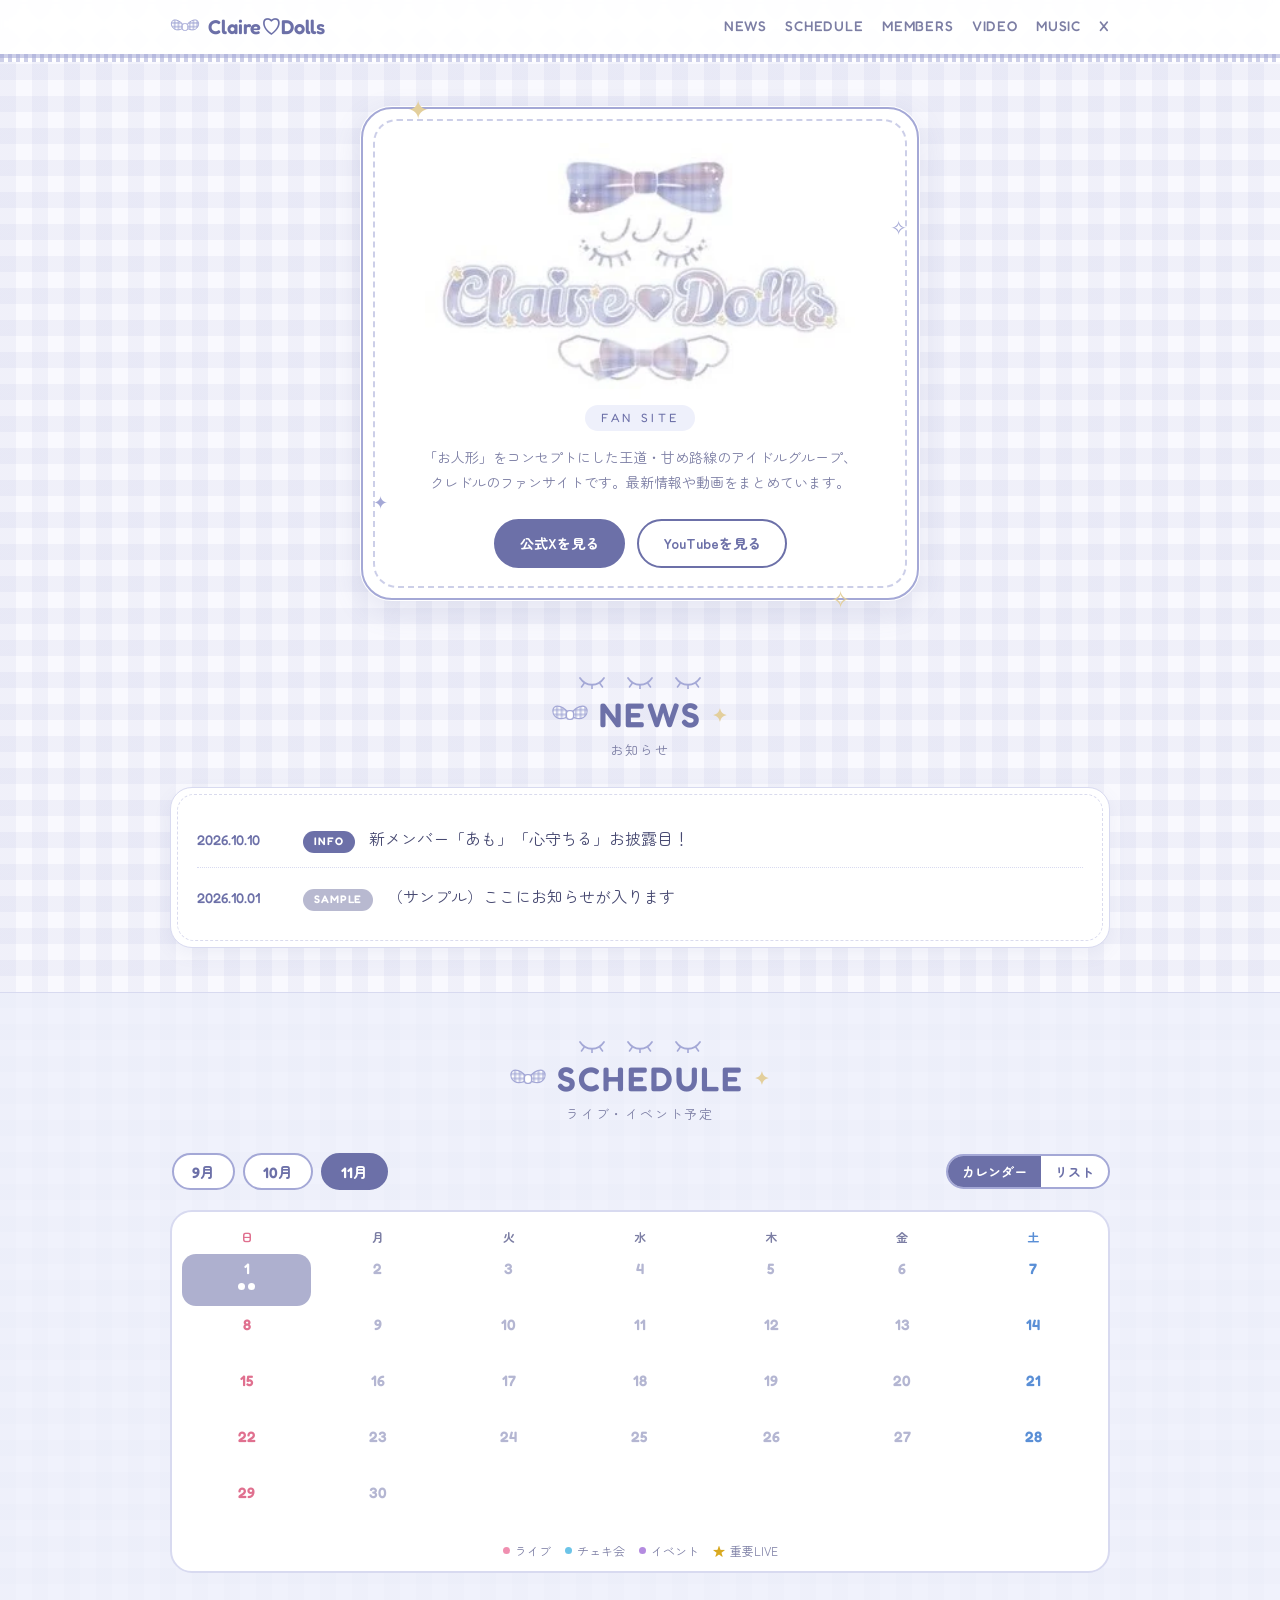
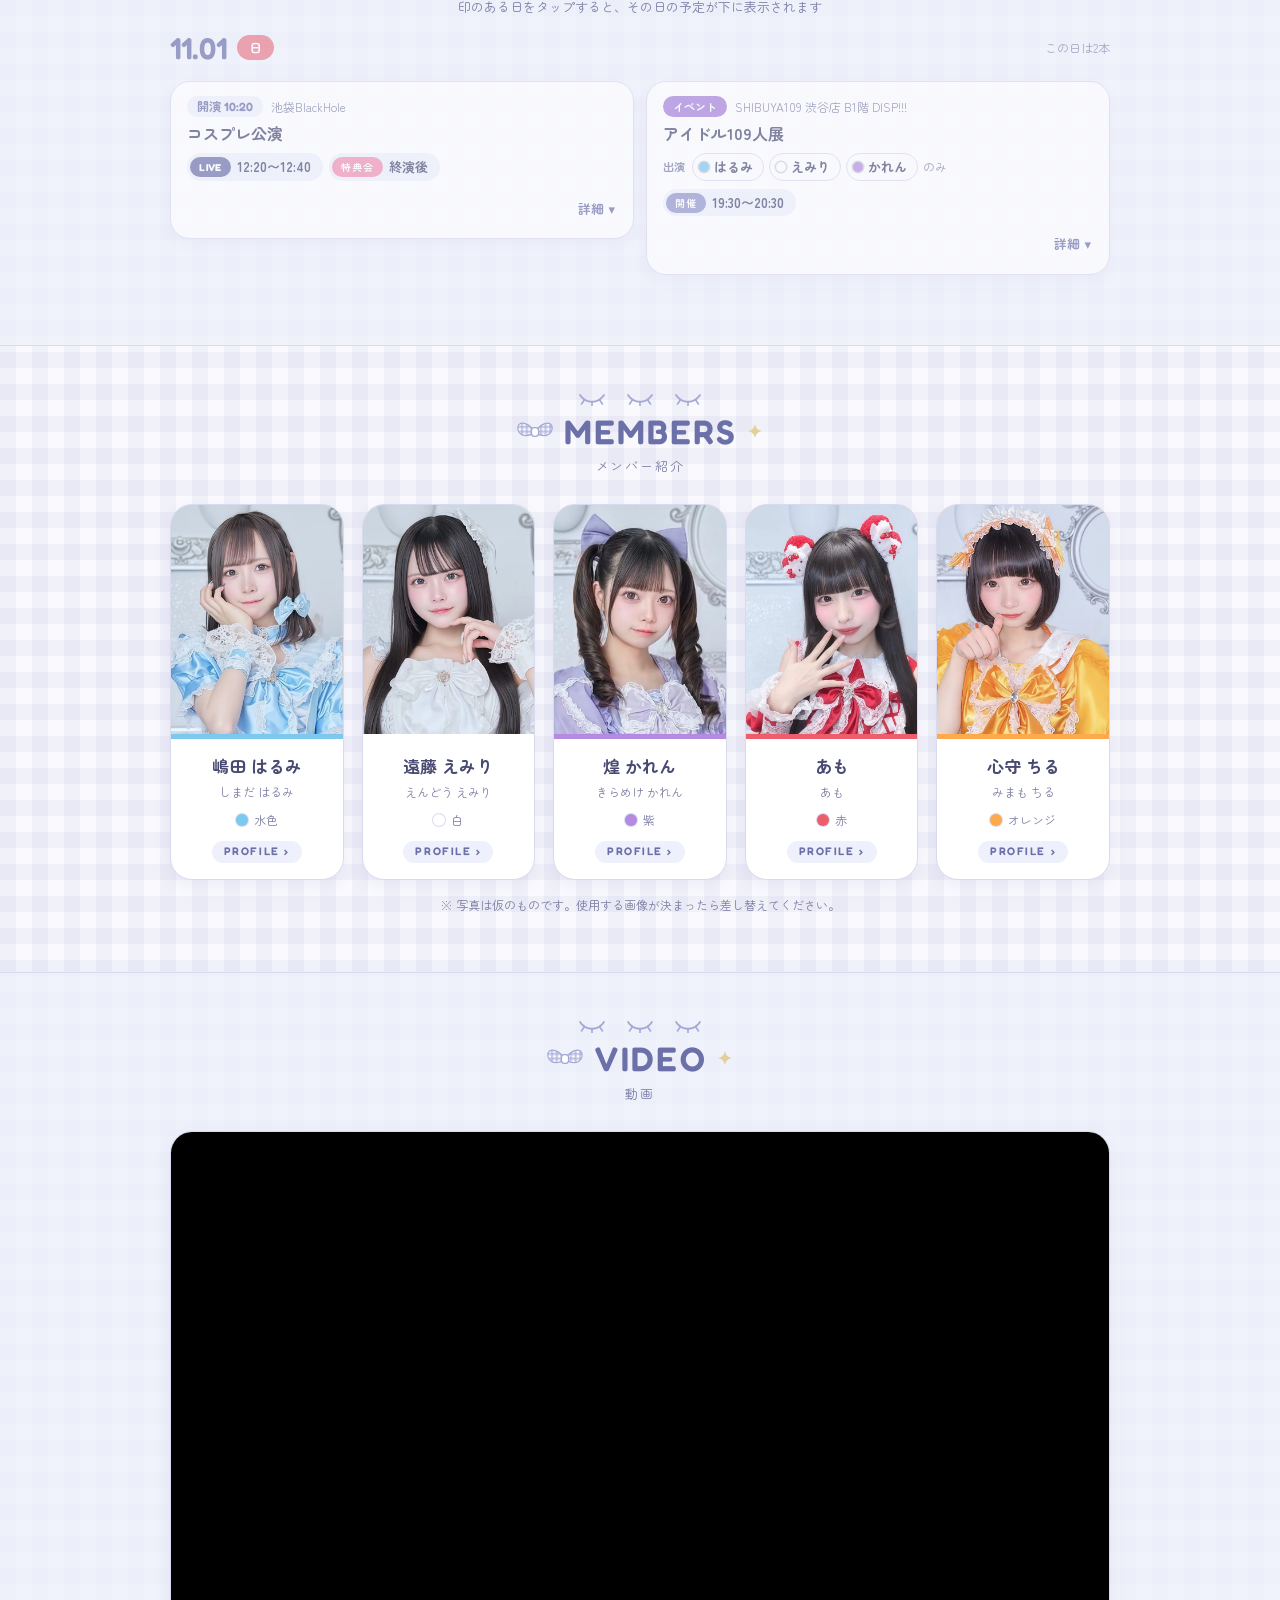
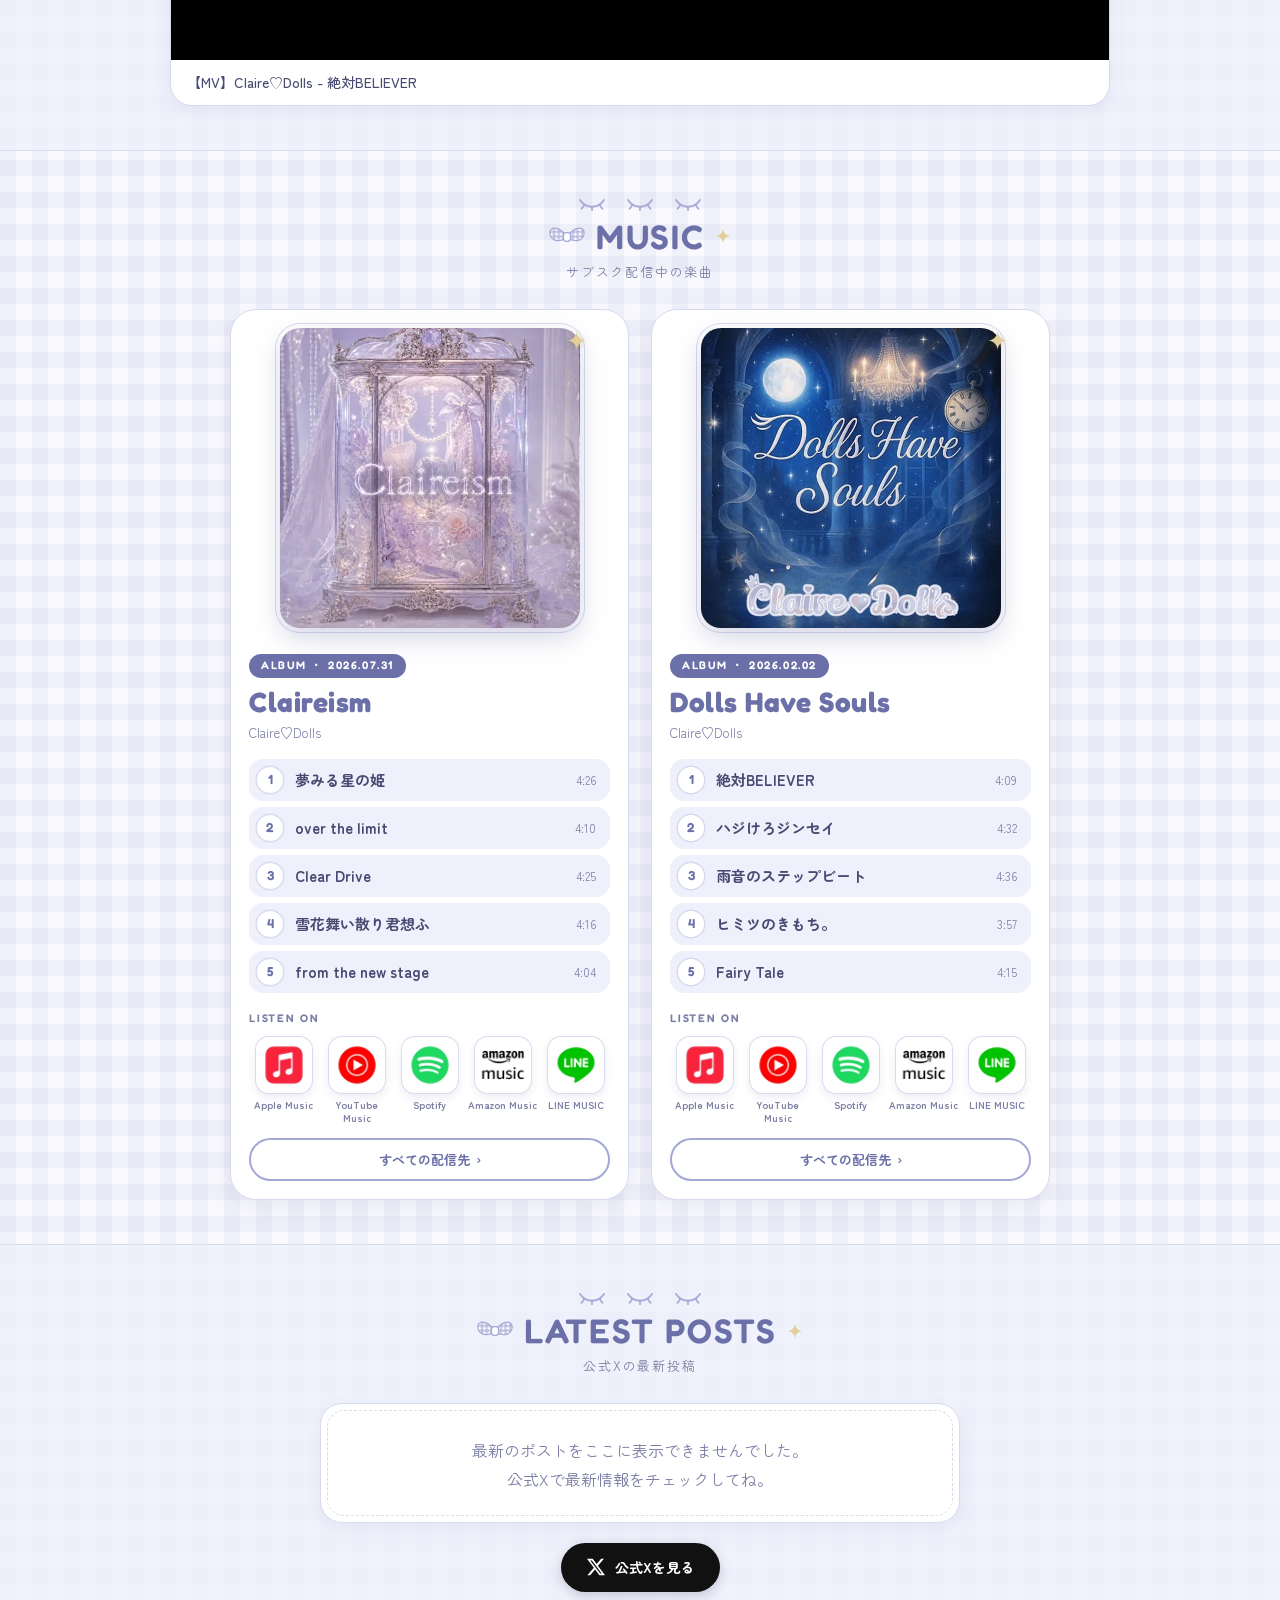
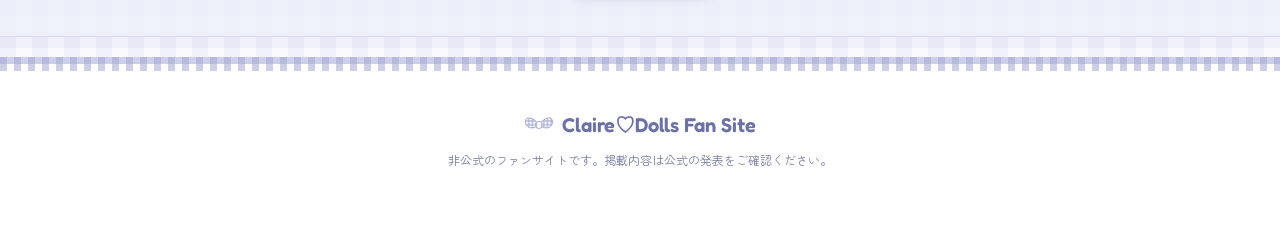
==== commit 63784f8b: "Add Claire♡Dolls fan site Co-Authored-By: Claude Sonnet 5.5 <noreply@anthropic.com> Claude-Session: " ====
--- a/index.html
+++ b/index.html
@@ -1,4 +1,3 @@
-<!doctype html><html><head><meta charset=utf8><meta name=viewport content="width=device-width,initial-scale=1"><style>:root{color-scheme:light}body{margin:0;padding:0;font:14px -apple-system,BlinkMacSystemFont,sans-serif;background:#fff;color:#000}img{max-width:100%}[hidden]:not([hidden=until-found i]){display:none!important}</style></head><body>
 <!doctype html>
 <html lang="ja">
 <head>
@@ -11,406 +10,7 @@
 <link rel="preconnect" href="https://fonts.googleapis.com">
 <link rel="preconnect" href="https://fonts.gstatic.com" crossorigin>
 <link href="https://fonts.googleapis.com/css2?family=Fredoka:wght@500;600&family=Zen+Maru+Gothic:wght@400;500;700&display=swap" rel="stylesheet">
-<style>
-:root{
-  /* ロゴから拾った色：ペリウィンクル + くすみラベンダー + 金の星 */
-  --peri:#a4a8d6;
-  --peri-deep:#6c70a8;
-  --ink:#484a72;
-  --ink-soft:#7c7ea4;
-  --mist:#eef0fb;
-  --cloud:#f9f9fe;
-  --line:#d8daf0;
-  --star:#e3cf9c;
-  --blush:#f5d3e3;
-  --white:#fff;
-
-  --c-aqua:#7cc8ee; --c-white:#ffffff; --c-purple:#b48be0; --c-red:#ee5d6c; --c-orange:#ffa94d;
-}
-*{box-sizing:border-box}
-html{scroll-behavior:smooth}
-body{
-  margin:0;overflow-x:clip;color:var(--ink);font-family:"Zen Maru Gothic",system-ui,sans-serif;line-height:1.8;
-  background-color:var(--cloud);
-  /* ギンガムチェック（リボンの柄） */
-  background-image:
-    linear-gradient(rgba(164,168,214,.11) 50%,transparent 50%),
-    linear-gradient(90deg,rgba(164,168,214,.11) 50%,transparent 50%);
-  background-size:32px 32px;
-}
-a{color:inherit}
-.wrap{max-width:980px;margin:0 auto;padding:0 20px}
-.sr{position:absolute;width:1px;height:1px;overflow:hidden;clip:rect(0 0 0 0)}
-svg.ico{display:inline-block;vertical-align:middle}
-
-/* ---------- header ---------- */
-header.site{
-  position:sticky;top:0;z-index:10;background:rgba(255,255,255,.94);backdrop-filter:blur(6px);
-}
-header.site::after{ /* ギンガムの帯 */
-  content:"";display:block;height:8px;
-  background-color:#fff;
-  background-image:
-    linear-gradient(rgba(164,168,214,.55) 50%,transparent 50%),
-    linear-gradient(90deg,rgba(164,168,214,.55) 50%,transparent 50%);
-  background-size:8px 8px;
-}
-header.site .wrap{display:flex;align-items:center;justify-content:space-between;gap:16px;height:54px}
-.brand{display:flex;align-items:center;gap:8px;text-decoration:none;font-family:"Fredoka",sans-serif;font-weight:600;font-size:20px;color:var(--peri-deep);white-space:nowrap}
-.brand svg{width:30px;height:18px;color:var(--peri)}
-nav{display:flex;gap:18px;font-family:"Fredoka",sans-serif;font-weight:500;font-size:14px;letter-spacing:.06em;overflow-x:auto;scrollbar-width:none}
-nav::-webkit-scrollbar{display:none}
-nav a{text-decoration:none;color:var(--ink-soft);white-space:nowrap;padding:4px 0;border-bottom:2px solid transparent}
-nav a:hover{color:var(--peri-deep);border-bottom-color:var(--star)}
-
-/* ---------- hero ---------- */
-.hero{padding:44px 20px 28px;text-align:center}
-.hero-panel{
-  position:relative;max-width:560px;margin:0 auto;background:var(--white);border-radius:32px;padding:34px 24px 30px;
-  box-shadow:0 10px 30px rgba(108,112,168,.14);
-  border:3px solid #fff;outline:2px solid var(--peri);outline-offset:-3px;
-}
-.hero-panel::before{ /* ステッチ */
-  content:"";position:absolute;inset:10px;border:2px dashed var(--peri);border-radius:24px;opacity:.55;pointer-events:none;
-}
-.logo-img{display:block;width:min(100%,430px);height:auto;margin:0 auto;mix-blend-mode:multiply}
-.hero .tag{display:inline-block;margin-top:6px;font-family:"Fredoka",sans-serif;font-size:12px;letter-spacing:.28em;color:var(--peri-deep);background:var(--mist);border-radius:999px;padding:2px 16px}
-.hero p.sub{margin:14px auto 0;max-width:440px;color:var(--ink-soft);font-size:14px}
-.dots{display:flex;justify-content:center;gap:10px;margin-top:18px}
-.dots i{width:16px;height:16px;border-radius:50%;box-shadow:0 0 0 2px #fff,0 0 0 3px var(--line)}
-.btns{display:flex;flex-wrap:wrap;justify-content:center;gap:12px;margin-top:24px}
-.btn{display:inline-block;text-decoration:none;font-weight:700;font-size:14px;padding:10px 24px;border-radius:999px;border:2px solid var(--peri-deep);transition:.15s}
-.btn.fill{background:var(--peri-deep);color:#fff}
-.btn.line{background:#fff;color:var(--peri-deep)}
-.btn:hover{transform:translateY(-2px);box-shadow:0 6px 14px rgba(108,112,168,.25)}
-
-/* きらきら */
-.spark{position:absolute;color:var(--star);line-height:1;pointer-events:none;animation:tw 3.2s ease-in-out infinite}
-.spark.a{top:-14px;left:8%;font-size:26px}
-.spark.b{top:22%;right:10px;font-size:20px;animation-delay:.8s;color:var(--peri)}
-.spark.c{bottom:18%;left:10px;font-size:18px;animation-delay:1.6s;color:var(--peri)}
-.spark.d{bottom:-12px;right:12%;font-size:24px;animation-delay:2.2s}
-@keyframes tw{0%,100%{opacity:.35;transform:scale(.8) rotate(0)}50%{opacity:1;transform:scale(1.15) rotate(12deg)}}
-@media(prefers-reduced-motion:reduce){.spark{animation:none;opacity:.8}html{scroll-behavior:auto}}
-
-@media(max-width:520px){h2.title{font-size:24px;white-space:nowrap;gap:8px}h2.title svg{width:30px;height:18px}.hero{padding-top:28px}}
-/* ---------- sections ---------- */
-section{padding:44px 0}
-section.alt{background:rgba(238,240,251,.75);border-top:1px solid var(--line);border-bottom:1px solid var(--line)}
-.eyes{display:flex;justify-content:center;gap:18px;color:var(--peri);margin:0 0 6px}
-.eyes svg{width:30px;height:16px}
-h2.title{
-  display:flex;align-items:center;gap:10px;justify-content:center;
-  font-family:"Fredoka",sans-serif;font-weight:600;font-size:34px;letter-spacing:.06em;color:var(--peri-deep);margin:0;line-height:1.2;
-}
-h2.title svg{width:38px;height:22px;color:var(--peri)}
-h2.title::after{content:"✦";color:var(--star);font-size:18px}
-.title-ja{font-size:13px;color:var(--ink-soft);margin:2px 0 26px;letter-spacing:.14em;text-align:center}
-
-.card{position:relative;background:var(--white);border:1px solid var(--line);border-radius:22px;padding:22px 26px;box-shadow:0 6px 18px rgba(108,112,168,.08)}
-.card::before{content:"";position:absolute;inset:6px;border:1.5px dashed var(--peri);border-radius:17px;opacity:.4;pointer-events:none}
-.card > *{position:relative}
-
-/* news / schedule */
-.list{list-style:none;margin:0;padding:0}
-.list li{display:flex;gap:14px;align-items:baseline;padding:14px 0;border-bottom:1px dotted var(--line)}
-.list li:last-child{border-bottom:none}
-.list time{font-family:"Fredoka",sans-serif;font-weight:500;font-size:14px;color:var(--peri-deep);min-width:92px;font-variant-numeric:tabular-nums}
-.badge{font-family:"Fredoka",sans-serif;font-size:11px;font-weight:600;letter-spacing:.08em;color:#fff;background:var(--peri-deep);border-radius:999px;padding:1px 11px;white-space:nowrap}
-.badge.sample{background:#b8b9d0}
-.list .body{flex:1}
-.list .body small{display:block;color:var(--ink-soft)}
-.empty{color:var(--ink-soft);text-align:center;padding:12px 0}
-@media(max-width:520px){.list li{flex-wrap:wrap;gap:4px 12px}.list time{min-width:0}.list .body{flex-basis:100%}}
-
-/* members */
-.members{display:grid;grid-template-columns:repeat(auto-fit,minmax(150px,1fr));gap:18px}
-.member{background:var(--white);border:1px solid var(--line);border-radius:22px;overflow:hidden;text-align:center;transition:.18s;box-shadow:0 6px 16px rgba(108,112,168,.08)}
-.member:hover{transform:translateY(-5px) rotate(-.6deg);box-shadow:0 12px 24px rgba(108,112,168,.18)}
-.member .photo{
-  aspect-ratio:3/4;display:flex;align-items:center;justify-content:center;color:#fff;
-  background:linear-gradient(165deg,color-mix(in srgb,var(--mc) 60%,#fff),#fff 125%);
-  box-shadow:inset 0 0 0 1px var(--line);
-}
-.member .photo svg{width:56px;height:34px;color:var(--peri);opacity:.9}
-.member .photo img{display:block;width:100%;height:100%;object-fit:cover;object-position:50% 20%}
-.member .info{padding:12px 8px 16px;border-top:5px solid var(--mc);box-shadow:0 -1px 0 var(--line)}
-.member .name{font-weight:700;font-size:17px;margin:0}
-.member .read{font-size:12px;color:var(--ink-soft);margin:0}
-.member .color{display:inline-flex;align-items:center;gap:6px;font-size:12px;margin-top:6px;color:var(--ink-soft)}
-.member .color i{width:12px;height:12px;border-radius:50%;background:var(--mc);box-shadow:0 0 0 1px var(--line)}
-/* スマホ：メンバーを横スクロール（スナップ付き） */
-.sub,.swipe-hint{text-wrap:balance}
-.ph{display:inline-block}
-.swipe-hint{display:none;text-align:center;font-size:12px;color:var(--ink-soft);margin:-12px 0 12px;letter-spacing:.08em}
-@media(max-width:700px){
-  .swipe-hint{display:block}
-  .members{display:flex;gap:14px;overflow-x:auto;scroll-snap-type:x mandatory;-webkit-overflow-scrolling:touch;
-    margin:0 -20px;padding:6px 20px 20px;scroll-padding-inline:20px;scrollbar-width:none}
-  .members::-webkit-scrollbar{display:none}
-  .member{flex:0 0 66%;max-width:260px;scroll-snap-align:center}
-}
-.note{font-size:12px;color:var(--ink-soft);margin-top:14px;text-align:center}
-
-/* videos */
-.releases{display:grid;grid-template-columns:repeat(auto-fit,minmax(min(100%,340px),1fr));gap:22px;max-width:820px;margin:0 auto;align-items:start}
-.release{display:grid;align-content:start;gap:20px;background:var(--white);border:1px solid var(--line);border-radius:26px;padding:18px;box-shadow:0 8px 24px rgba(108,112,168,.1);min-width:0}
-.rel-cover{position:relative;width:min(100%,300px);margin:0 auto}
-.rel-cover img{display:block;width:100%;height:auto;aspect-ratio:1;object-fit:cover;border-radius:20px;box-shadow:0 10px 26px rgba(108,112,168,.28),0 0 0 4px #fff,0 0 0 5px var(--line)}
-.rel-cover::after{content:"✦";position:absolute;right:-8px;top:-12px;color:var(--star);font-size:26px;text-shadow:0 2px 6px rgba(160,130,60,.25)}
-.rel-body{min-width:0}
-.rel-kind{display:inline-block;font-family:"Fredoka","Zen Maru Gothic",sans-serif;font-weight:600;font-size:11px;letter-spacing:.14em;color:#fff;background:var(--peri-deep);border-radius:999px;padding:2px 12px}
-.rel-title{margin:8px 0 2px;font-family:"Fredoka","Zen Maru Gothic",sans-serif;font-size:28px;line-height:1.2;color:var(--peri-deep);letter-spacing:.02em}
-.rel-artist{margin:0 0 14px;font-size:13px;color:var(--ink-soft)}
-.tracks{list-style:none;margin:0 0 16px;padding:0;display:grid;gap:6px}
-.tracks li{display:flex;align-items:center;gap:12px;background:var(--mist);border-radius:14px;padding:8px 14px 8px 8px}
-.tracks .no{flex:none;width:26px;height:26px;border-radius:50%;background:#fff;color:var(--peri-deep);font-family:"Fredoka",sans-serif;font-weight:600;font-size:13px;display:grid;place-items:center;box-shadow:0 0 0 1.5px var(--line)}
-.tracks .tt{flex:1;min-width:0;font-weight:700;font-size:15px;line-height:1.4;overflow-wrap:anywhere}
-.tracks .td{flex:none;font-size:12px;color:var(--ink-soft);font-variant-numeric:tabular-nums}
-.rel-links{display:flex;flex-wrap:wrap;gap:8px}
-.listen{display:inline-flex;align-items:center;gap:7px;text-decoration:none;font-weight:700;font-size:13px;color:#fff;background:var(--peri-deep);border-radius:999px;padding:7px 16px 7px 10px;transition:.15s}
-.listen svg{width:18px;height:18px;display:block}
-a.listen:hover{transform:translateY(-2px);box-shadow:0 6px 12px rgba(108,112,168,.25)}
-.listen:focus-visible{outline:3px solid var(--peri-deep);outline-offset:2px}
-.rel-listen{margin:0 0 8px;font-family:"Fredoka",sans-serif;font-weight:600;font-size:11px;letter-spacing:.16em;color:var(--ink-soft)}
-.svc-grid{display:grid;grid-template-columns:repeat(4,1fr);gap:12px 6px;margin:0 0 14px}
-.all-link{display:flex;align-items:center;justify-content:center;gap:6px;text-decoration:none;font-weight:700;font-size:13px;color:var(--peri-deep);background:#fff;border:2px solid var(--peri);border-radius:999px;padding:8px 16px;transition:.15s}
-a.all-link:hover{background:var(--peri-deep);border-color:var(--peri-deep);color:#fff;transform:translateY(-2px)}
-.all-link:focus-visible{outline:3px solid var(--peri-deep);outline-offset:2px}
-.svc{display:flex;flex-direction:column;align-items:center;gap:5px;text-decoration:none;color:var(--ink);transition:.15s}
-.svc img{display:block;width:56px;height:56px;border-radius:14px;box-shadow:0 0 0 1px var(--line),0 4px 10px rgba(108,112,168,.14)}
-.svc span{font-size:10.5px;line-height:1.3;font-weight:700;text-align:center;color:var(--ink-soft)}
-a.svc:hover{transform:translateY(-3px)}
-a.svc:hover img{box-shadow:0 0 0 1px var(--peri),0 8px 16px rgba(108,112,168,.25)}
-.svc:focus-visible{outline:3px solid var(--peri-deep);outline-offset:3px;border-radius:12px}
-.rel-none{display:inline-block;font-size:13px;color:var(--ink-soft);background:#f3f3f9;border-radius:999px;padding:7px 16px}
-@media(max-width:700px){
-  .releases{display:flex;gap:14px;overflow-x:auto;scroll-snap-type:x mandatory;-webkit-overflow-scrolling:touch;margin:0 -20px;padding:8px 20px 22px;scroll-padding-inline:20px;scrollbar-width:none;max-width:none;align-items:stretch}
-  .releases::-webkit-scrollbar{display:none}
-  .release{flex:0 0 84%;scroll-snap-align:center}
-  .releases.one .release{flex-basis:100%}
-}
-.videos{display:grid;grid-template-columns:repeat(auto-fit,minmax(280px,1fr));gap:20px}
-.video{background:var(--white);border:1px solid var(--line);border-radius:22px;overflow:hidden;box-shadow:0 6px 18px rgba(108,112,168,.08)}
-.video .frame{position:relative;aspect-ratio:16/9;background:#000}
-.video iframe{position:absolute;inset:0;width:100%;height:100%;border:0}
-.video p{margin:0;padding:10px 16px;font-size:14px;font-weight:500}
-.video-empty{grid-column:1/-1;text-align:center}
-
-/* x */
-.x-grid{display:grid;grid-template-columns:1fr;gap:20px}
-@media(min-width:760px){.x-grid{grid-template-columns:1.1fr .9fr}}
-
-/* ---------- member profile (bottom sheet / modal) ---------- */
-button.member{font:inherit;color:inherit;padding:0;cursor:pointer;display:block;width:100%;text-align:center;-webkit-tap-highlight-color:transparent}
-button.member:focus-visible{outline:3px solid var(--peri-deep);outline-offset:3px}
-.member .photo,.member .info,.member .name,.member .read{display:block}
-.member .name,.member .read{margin:0}
-.member .more{display:inline-block;margin-top:8px;font-family:"Fredoka",sans-serif;font-size:11px;font-weight:600;letter-spacing:.14em;color:var(--peri-deep);background:var(--mist);border-radius:999px;padding:1px 12px}
-html.lock{overflow:hidden}
-
-dialog#profile{padding:0;border:0;background:transparent;color:var(--ink);max-width:none;max-height:none;overflow:visible;margin:auto 0 0;width:100%}
-dialog#profile::backdrop{background:rgba(72,74,114,.48);backdrop-filter:blur(3px)}
-dialog#profile[open]::backdrop{animation:pfade .25s ease-out}
-dialog#profile.closing::backdrop{animation:pfadeout .22s ease-in forwards}
-.sheet{position:relative;display:flex;flex-direction:column;max-height:90dvh;overflow:hidden;background:var(--white);border-radius:28px 28px 0 0;box-shadow:0 -10px 40px rgba(72,74,114,.25)}
-dialog#profile[open] .sheet{animation:pup .34s cubic-bezier(.2,.8,.2,1)}
-dialog#profile.closing .sheet{animation:pdown .22s ease-in forwards}
-@keyframes pup{from{transform:translateY(100%)}to{transform:none}}
-@keyframes pdown{to{transform:translateY(100%)}}
-@keyframes pfade{from{opacity:0}}
-@keyframes pfadeout{to{opacity:0}}
-
-.grab{position:absolute;top:0;left:0;right:0;height:34px;z-index:3;display:flex;justify-content:center;align-items:center;touch-action:none;cursor:grab}
-.grab span{width:44px;height:5px;border-radius:99px;background:rgba(255,255,255,.92);box-shadow:0 1px 4px rgba(0,0,0,.3)}
-.p-photo{position:relative;flex:none;height:clamp(220px,38dvh,400px);background:var(--mist);border-bottom:5px solid var(--mc);box-shadow:inset 0 -1px 0 var(--line)}
-.p-photo img{display:block;width:100%;height:100%;object-fit:cover;object-position:50% 18%}
-.p-close,.p-nav{position:absolute;z-index:4;width:40px;height:40px;border-radius:50%;border:0;background:rgba(255,255,255,.9);color:var(--peri-deep);font-size:24px;line-height:1;cursor:pointer;box-shadow:0 2px 8px rgba(72,74,114,.25);display:flex;align-items:center;justify-content:center;padding:0 0 3px;font-family:"Fredoka",sans-serif;-webkit-tap-highlight-color:transparent}
-.p-close{top:14px;right:14px}
-.p-nav{top:50%;margin-top:-20px}
-.p-nav.prev{left:10px}.p-nav.next{right:10px}
-.p-close:focus-visible,.p-nav:focus-visible{outline:3px solid var(--peri-deep);outline-offset:2px}
-.p-body{flex:1 1 auto;min-height:0;overflow-y:auto;overscroll-behavior:contain;padding:18px 22px 26px}
-.p-color{display:inline-flex;align-items:center;gap:6px;margin:0;font-size:12px;color:var(--ink-soft)}
-.p-color i{width:12px;height:12px;border-radius:50%;background:var(--mc);box-shadow:0 0 0 1px var(--line)}
-.p-body h3{margin:2px 0 0;font-size:26px;line-height:1.3}
-.p-read{margin:0 0 14px;color:var(--ink-soft);font-size:13px}
-.p-facts{display:grid;grid-template-columns:1fr 1fr;gap:8px;margin:0 0 14px}
-.fact{background:var(--mist);border-radius:14px;padding:7px 14px}
-.fact dt{font-size:11px;font-weight:700;letter-spacing:.08em;color:var(--peri-deep)}
-.fact dd{margin:0;font-weight:700;font-size:14px;line-height:1.5}
-.fact:last-child:nth-child(odd){grid-column:1/-1}
-.off{color:#a9aacb!important;font-weight:500!important}
-.p-comment{border:1.5px dashed var(--peri);border-radius:16px;padding:10px 16px;margin-bottom:14px}
-.p-comment h4{margin:0;font-size:12px;color:var(--peri-deep)}
-.p-comment p{margin:0;font-size:14px}
-.p-links{display:flex;align-items:center;gap:12px}
-.follow{font-family:"Fredoka",sans-serif;font-weight:600;font-size:12px;letter-spacing:.16em;color:var(--peri-deep);margin-right:2px}
-.soc{width:46px;height:46px;border-radius:50%;display:inline-flex;align-items:center;justify-content:center;color:#fff;text-decoration:none;box-shadow:0 4px 10px rgba(72,74,114,.25);transition:.15s;-webkit-tap-highlight-color:transparent}
-.soc svg{width:22px;height:22px}
-.soc.x{background:#111}
-.soc.instagram{background:radial-gradient(circle at 30% 107%,#fdf497 0%,#fdf497 5%,#fd5949 45%,#d6249f 60%,#285aeb 90%)}
-a.soc:hover{transform:translateY(-2px) scale(1.05)}
-a.soc:focus-visible{outline:3px solid var(--peri-deep);outline-offset:3px}
-.soc.off{background:var(--mist);color:#b5b7d6;box-shadow:none}
-.p-link{display:inline-block;text-decoration:none;font-weight:700;font-size:13px;padding:7px 18px;border-radius:999px;border:2px solid var(--peri-deep);color:var(--peri-deep);background:#fff}
-a.p-link:hover{background:var(--peri-deep);color:#fff}
-.p-link.off{border-color:var(--line);color:#a9aacb;font-weight:500}
-
-@media(min-width:701px){
-  .grab{display:none}
-  dialog#profile{margin:auto;width:min(820px,92vw)}
-  .sheet{display:grid;grid-template-columns:minmax(0,5fr) minmax(0,6fr);grid-template-rows:minmax(0,1fr);max-height:88vh;border-radius:28px;box-shadow:0 20px 60px rgba(72,74,114,.35)}
-  .p-photo{height:auto;min-height:500px;border-bottom:0;border-right:5px solid var(--mc);box-shadow:none}
-  .p-body{padding:36px 32px}
-  dialog#profile[open] .sheet{animation:ppop .28s cubic-bezier(.2,.9,.3,1.2)}
-  dialog#profile.closing .sheet{animation:ppopout .18s ease-in forwards}
-  @keyframes ppop{from{opacity:0;transform:scale(.94) translateY(12px)}}
-  @keyframes ppopout{to{opacity:0;transform:scale(.96)}}
-}
-@media(prefers-reduced-motion:reduce){
-  dialog#profile[open] .sheet,dialog#profile.closing .sheet,dialog#profile[open]::backdrop,dialog#profile.closing::backdrop{animation:none!important}
-}
-
-.x-wrap{max-width:640px;margin:0 auto}
-.tl-fallback{text-align:center;color:var(--ink-soft);padding:10px 0 6px}
-.tl-fallback p{margin:0}
-#tl-card.failed .twitter-timeline{display:none}
-.x-cta{text-align:center;margin:20px 0 0}
-.x-btn{display:inline-flex;align-items:center;gap:10px;background:#111;color:#fff;text-decoration:none;font-weight:700;font-size:14px;padding:12px 26px;border-radius:999px;box-shadow:0 4px 12px rgba(72,74,114,.25);transition:.15s}
-.x-btn svg{width:18px;height:18px}
-.x-btn:hover{transform:translateY(-2px)}
-.x-btn:focus-visible{outline:3px solid var(--peri-deep);outline-offset:3px}
-
-/* ---------- schedule ---------- */
-.sch-tools{display:flex;flex-wrap:wrap;gap:8px 14px;align-items:center;justify-content:space-between;margin:0 0 18px}
-.tabs{display:flex;gap:8px;overflow-x:auto;scrollbar-width:none;padding:2px}
-.tabs::-webkit-scrollbar{display:none}
-.tab{font-family:"Fredoka","Zen Maru Gothic",sans-serif;font-weight:600;font-size:15px;padding:6px 18px;border-radius:999px;border:2px solid var(--peri);background:#fff;color:var(--peri-deep);cursor:pointer;white-space:nowrap}
-.tab[aria-pressed="true"]{background:var(--peri-deep);border-color:var(--peri-deep);color:#fff}
-.past-toggle{font:inherit;font-size:13px;color:var(--ink-soft);background:none;border:0;text-decoration:underline;cursor:pointer;padding:4px 2px}
-.tab:focus-visible,.past-toggle:focus-visible,.ev-more:focus-visible,.ev-ticket:focus-visible,.mini:focus-visible{outline:3px solid var(--peri-deep);outline-offset:2px}
-
-.day{margin:0 0 26px}
-.day-head{display:flex;align-items:center;gap:10px;margin:0 0 18px}
-.day-date{font-family:"Fredoka",sans-serif;font-weight:600;font-size:30px;line-height:1;color:var(--peri-deep)}
-.day-wd{font-size:13px;font-weight:700;color:#fff;background:var(--peri-deep);border-radius:999px;padding:1px 12px}
-.day-wd.sat{background:#6fa8dc}
-.day-wd.sun{background:#e8788a}
-.day-flag{font-family:"Fredoka",sans-serif;font-size:11px;font-weight:600;letter-spacing:.1em;color:#fff;background:#f08fb0;border-radius:999px;padding:1px 10px}
-.day-n{margin-left:auto;font-size:12px;color:var(--ink-soft)}
-.day.past{opacity:.65}
-.day-events{display:grid;gap:12px;grid-template-columns:repeat(auto-fill,minmax(min(100%,330px),1fr));align-items:start}
-
-.ev{position:relative;background:#fff;border:1px solid var(--line);border-radius:20px;padding:14px 16px 12px;box-shadow:0 6px 16px rgba(108,112,168,.08)}
-.ev.next{border-color:var(--peri-deep);box-shadow:0 0 0 2px rgba(108,112,168,.22),0 8px 20px rgba(108,112,168,.16)}
-.ev-next{position:absolute;top:-10px;right:14px;font-family:"Fredoka",sans-serif;font-size:11px;font-weight:600;letter-spacing:.08em;color:#fff;background:var(--peri-deep);border-radius:999px;padding:1px 12px}
-.ev-meta{display:flex;flex-wrap:wrap;gap:4px 8px;align-items:center;font-size:12px;color:var(--ink-soft)}
-.ev-start{font-family:"Fredoka","Zen Maru Gothic",sans-serif;font-weight:600;color:var(--peri-deep);background:var(--mist);border-radius:999px;padding:0 10px}
-.ev-name{margin:4px 0 8px;font-size:16px;line-height:1.5;font-weight:700}
-.slots{display:flex;flex-wrap:wrap;gap:6px;margin:0 0 10px}
-.slot{display:inline-flex;gap:6px;align-items:center;border-radius:999px;font-size:13px;font-weight:700;padding:2px 12px 2px 3px;background:var(--mist)}
-.slot b{font-family:"Fredoka","Zen Maru Gothic",sans-serif;font-size:10px;letter-spacing:.08em;color:#fff;background:var(--peri-deep);border-radius:999px;padding:1px 9px}
-.slot.meet b{background:#f08fb0}
-.slot.tbd{padding:2px 12px;font-weight:500;color:var(--ink-soft);background:#f3f3f9}
-.ev-actions{display:flex;gap:12px;align-items:center}
-.ev-ticket{display:inline-block;text-decoration:none;font-weight:700;font-size:13px;color:#fff;background:var(--peri-deep);border-radius:999px;padding:7px 18px;transition:.15s}
-a.ev-ticket:hover{transform:translateY(-2px);box-shadow:0 6px 12px rgba(108,112,168,.25)}
-.ev-ticket.off{background:#eceefa;color:#a9aacb;font-weight:500}
-.ev-post{display:inline-flex;align-items:center;gap:6px;text-decoration:none;font-weight:700;font-size:13px;color:var(--ink);background:#fff;border:2px solid var(--line);border-radius:999px;padding:5px 14px 5px 11px;transition:.15s}
-.ev-post svg{width:14px;height:14px;display:block}
-a.ev-post:hover{border-color:var(--ink);transform:translateY(-2px)}
-.ev-post:focus-visible{outline:3px solid var(--peri-deep);outline-offset:2px}
-.ev-more{font:inherit;font-size:13px;font-weight:700;color:var(--peri-deep);background:none;border:0;cursor:pointer;padding:6px 2px;margin-left:auto}
-.ev-more::after{content:" ▾"}
-.ev-more[aria-expanded="true"]::after{content:" ▴"}
-.ev-detail{margin-top:10px;padding-top:12px;border-top:1px dashed var(--line);font-size:14px}
-.ev-detail[hidden]{display:none}
-.ev-detail dl{display:grid;grid-template-columns:5.2em 1fr;gap:8px 10px;margin:0}
-.ev-detail dt{font-size:12px;font-weight:700;color:var(--peri-deep);padding-top:3px}
-.ev-detail dd{margin:0}
-.chip{display:inline-flex;align-items:baseline;gap:4px;background:var(--mist);border-radius:10px;padding:1px 10px;margin:0 6px 4px 0}
-.chip i{font-style:normal;font-size:12px;color:var(--ink-soft)}
-.chip b{font-weight:700}
-.ev-links{display:flex;flex-wrap:wrap;gap:8px;margin-top:12px}
-.mini{font-size:12px;font-weight:700;text-decoration:none;color:var(--peri-deep);border:1.5px solid var(--peri);border-radius:999px;padding:3px 12px;background:#fff}
-.mini:hover{background:var(--peri-deep);border-color:var(--peri-deep);color:#fff}
-.sch-empty{text-align:center;color:var(--ink-soft);padding:24px 0}
-.view-toggle{display:inline-flex;border:2px solid var(--peri);border-radius:999px;overflow:hidden;background:#fff}
-.view-toggle button{font:inherit;font-size:13px;font-weight:700;padding:4px 14px;border:0;background:none;color:var(--peri-deep);cursor:pointer}
-.view-toggle button[aria-pressed="true"]{background:var(--peri-deep);color:#fff}
-.view-toggle button:focus-visible{outline:3px solid var(--peri-deep);outline-offset:-3px}
-.cal{background:#fff;border:2px solid var(--line);border-radius:22px;padding:12px 10px 10px;margin:0 0 22px}
-.cal-wd,.cal-grid{display:grid;grid-template-columns:repeat(7,1fr);gap:4px 2px}
-.cal-wd span{text-align:center;font-size:12px;font-weight:700;color:var(--ink-soft);padding:2px 0 6px}
-.cal-wd .sat,.cal-day.sat .n{color:#5a8fd6}.cal-wd .sun,.cal-day.sun .n{color:#e0708f}
-.cal-day{position:relative;font:inherit;border:0;background:none;border-radius:14px;min-height:52px;padding:6px 0 4px;display:flex;flex-direction:column;align-items:center;gap:3px;color:var(--ink)}
-.cal-day .n{font-family:"Fredoka","Zen Maru Gothic",sans-serif;font-weight:600;font-size:15px;line-height:1.2}
-.cal-day.blank{visibility:hidden}
-.cal-day.none{color:#b4b6d2;cursor:default}
-.cal-day.has{cursor:pointer;background:var(--mist)}
-.cal-day.has.past{opacity:.55}
-.cal-day.today .n{box-shadow:0 0 0 2px var(--peri-deep);border-radius:999px;padding:0 6px}
-.cal-day.sel{background:var(--peri-deep);color:#fff}
-.cal-day.sel .n{color:#fff}
-.cal-day:focus-visible{outline:3px solid var(--peri-deep);outline-offset:1px}
-.cal-marks{display:flex;gap:3px;align-items:center;justify-content:center;height:12px}
-.cal-marks i{width:7px;height:7px;border-radius:50%;background:#f08fb0;display:block}
-.cal-day.sel .cal-marks i{background:#fff}
-.cal-marks b{font-size:12px;line-height:1;color:#d9a920;text-shadow:0 0 0 #d9a920}
-.cal-day.sel .cal-marks b{color:#ffe28a}
-.cal-legend{display:flex;flex-wrap:wrap;gap:4px 14px;justify-content:center;font-size:12px;color:var(--ink-soft);margin:10px 0 0}
-.cal-legend span{display:inline-flex;align-items:center;gap:5px}
-.cal-legend i{width:7px;height:7px;border-radius:50%;background:#f08fb0;display:inline-block}
-.cal-legend b{color:#d9a920;font-size:12px}
-.cal-marks i.k-cheki,.cal-legend i.k-cheki{background:#6cc4e8}
-.cal-marks i.k-event,.cal-legend i.k-event{background:#b48be0}
-.cal-day.sel .cal-marks i{background:#fff}
-.kind-badge{font-size:11px;font-weight:700;border-radius:999px;padding:1px 10px;color:#fff}
-.kind-badge.cheki{background:#5cb9e0}
-.kind-badge.event{background:#a47fd8}
-.ev.k-cheki,.ev.k-event{border-color:#dcd6f2}
-.mem-row{display:flex;flex-wrap:wrap;align-items:center;gap:5px;margin:0 0 8px}
-.mem-label{font-size:11px;font-weight:700;color:var(--ink-soft);margin-right:2px}
-.mem-chip{display:inline-flex;align-items:center;gap:5px;font-size:13px;font-weight:700;background:#fff;border:1.5px solid var(--line);border-radius:999px;padding:1px 10px 1px 6px}
-.mem-chip i{width:10px;height:10px;border-radius:50%;background:var(--mc);box-shadow:0 0 0 1.5px rgba(72,74,114,.25);display:block}
-.mem-only{font-size:12px;color:var(--ink-soft)}
-.slot.part{flex-wrap:wrap}
-.slot.part b{background:#8f93c9}
-.slot em{font-style:normal;font-weight:500;font-size:12px;color:var(--ink-soft)}
-.ev-note{margin:0 0 10px;font-size:13px;line-height:1.7;color:var(--ink-soft)}
-.cal-hint{text-align:center;color:var(--ink-soft);font-size:13px;margin:0 0 14px}
-
-.tools-right{display:flex;flex-wrap:wrap;gap:6px 12px;align-items:center}
-.major-toggle{font:inherit;font-size:13px;font-weight:700;color:#8a6a1f;background:#fff;border:1.5px solid #d9bd72;border-radius:999px;padding:3px 14px;cursor:pointer}
-.major-toggle[aria-pressed="true"]{background:linear-gradient(90deg,#f6e7b8,#e3cf9c);color:#5c4515;border-color:#cfae5a}
-.major-toggle:focus-visible{outline:3px solid var(--peri-deep);outline-offset:2px}
-
-/* 重要LIVE：ロゴの金の星に合わせた金色の強調 */
-.ev.major{border:2px solid #d9bd72;padding-top:20px;
-  background:linear-gradient(135deg,#fffbe9 0%,#fff 60%);
-  box-shadow:0 0 0 3px rgba(227,207,156,.35),0 10px 24px rgba(190,160,80,.22)}
-.ev.major.next{border-color:#cfae5a}
-.ev.major .ev-name{font-size:17px}
-.ev-major{position:absolute;top:-12px;left:14px;display:inline-flex;align-items:center;gap:4px;
-  font-family:"Fredoka","Zen Maru Gothic",sans-serif;font-weight:600;font-size:12px;letter-spacing:.1em;color:#5c4515;
-  background:linear-gradient(100deg,#f6e7b8 0%,#e3cf9c 45%,#fff3cc 55%,#e3cf9c 100%);background-size:220% 100%;
-  border:1px solid #cfae5a;border-radius:999px;padding:1px 14px 1px 10px;box-shadow:0 2px 6px rgba(190,160,80,.35);
-  animation:shine 4s ease-in-out infinite}
-@keyframes shine{0%,100%{background-position:0% 0}50%{background-position:100% 0}}
-@media(prefers-reduced-motion:reduce){.ev-major{animation:none}}
-
-/* footer */
-footer{margin-top:20px;background:#fff;text-align:center;font-size:12px;color:var(--ink-soft);padding:0 0 56px}
-footer::before{
-  content:"";display:block;height:14px;margin-bottom:36px;background-color:#fff;
-  background-image:
-    linear-gradient(rgba(164,168,214,.55) 50%,transparent 50%),
-    linear-gradient(90deg,rgba(164,168,214,.55) 50%,transparent 50%);
-  background-size:14px 14px;
-}
-footer .brand{justify-content:center;margin-bottom:6px}
-</style>
+<link rel="stylesheet" href="css/style.css">
 </head>
 <body>
 
@@ -453,7 +53,7 @@
     <div class="hero-panel">
       <span class="spark a">✦</span><span class="spark b">✧</span><span class="spark c">✦</span><span class="spark d">✧</span>
       <h1 class="sr">Claire♡Dolls（クレドル）ファンサイト</h1>
-      <img class="logo-img" src="[data-uri]" alt="Claire♡Dolls" width="336" height="200">
+      <img class="logo-img" src="images/logo.webp" alt="Claire♡Dolls" width="336" height="200">
       <span class="tag">FAN SITE</span>
       <p class="sub"><span class="ph">「お人形」をコンセプトにした</span><span class="ph">王道・甘め路線の</span><span class="ph">アイドルグループ、</span><span class="ph">クレドルのファンサイトです。</span><span class="ph">最新情報や動画を</span><span class="ph">まとめています。</span></p>
       <div class="btns">
@@ -556,518 +156,14 @@
   <div>非公式のファンサイトです。掲載内容は公式の発表をご確認ください。</div>
 </footer>
 
-<!-- ============ ここを書き換えるだけで更新できます ============ -->
-<script>
-/* NEWS：新しい順に上から並べる。type は自由な短い文字列 */
-const NEWS = [
-  {date:"2026-10-10", type:"INFO", text:"新メンバー「あも」「心守ちる」お披露目！", sample:false},
-  {date:"2026-10-01", type:"SAMPLE", text:"（サンプル）ここにお知らせが入ります", sample:true},
-];
-
-/* SCHEDULE：1本=1行。日付順でなくてもOK（自動で並べ替え）。
-   date=日付、name=イベント名、venue=会場、address=住所、open=開場、start=開演、
-   live=ライブの出演時間、meet=特典会の時間（"14:55-15:15" の形）、price=チケット代（"/"で区切る）、
-   perk=特典、ticket=チケットURL、tag=ハッシュタグ、major:true=重要LIVE（金色で強調）。空欄の項目は表示されない（出演時間が空なら「後日発表」） */
-const SCHEDULE = [
-  {date:"2026-10-20", name:"GIRLS MUSIC SQUARE@新宿", venue:"シアターマーキュリー新宿", address:"東京都新宿区新宿3丁目30-13",
-   open:"18:30", start:"18:50", live:"19:35-19:55", meet:"終演後",
-   price:"前方3500円/一般2000円/当日+500円", perk:"11月推しメンチャレンジ or 全員トーク付き写メ +3pt",
-   ticket:"https://tiget.net/events/531738", major:true, post:"2112146136941346886"},
-  {date:"2026-10-22", name:"BUZZ REVOLUTION！〜推しメンをバズらせたい！〜", venue:"duo MUSIC EXCHANGE", address:"東京都渋谷区道玄坂2丁目14-11",
-   open:"12:50", start:"13:10", live:"14:55-15:15", meet:"15:20-16:20",
-   price:"前方5000円/一般2500円/当日+500円", perk:"11月推しメンチャレンジ or クレドルくじスペシャル +3pt",
-   ticket:"https://ticketdive.com/event/0BdVTjnZvMnmR8Hz1QjW", major:true},
-  {date:"2026-10-22", name:"Beat On祭 TOKYO vol.3", venue:"新宿DHNoA", address:"東京都新宿区歌舞伎町1丁目14-7",
-   open:"15:40", start:"16:10", live:"18:55-19:15", meet:"19:20-20:20",
-   price:"前方3500円/一般2500円/学生・女性500円", perk:"落書き写メ +2pt",
-   ticket:"https://ticketdive.com/event/BeatOnSai3"},
-  {date:"2026-10-27", name:"Appare! HALLOWEEN FES. 2026", venue:"チェルシーホテル", address:"",
-   open:"10:00", start:"10:30", live:"13:40-14:00", meet:"",
-   price:"トリックオアトリート10000円/一般4000円/仮装チケット3000円（仮装必須）", perk:"11月推しメンチャレンジ or クレドルくじスペシャル＋各メッセージカード +5pt",
-   ticket:"https://t.co/H9trtZaqm8", major:true, post:"2112199858014867483"},
-  {date:"2026-10-28", name:"ハロウィンコスプレ公演", venue:"GOTANDA G3", address:"",
-   open:"16:55", start:"17:10", live:"19:15-19:35", meet:"19:45-20:45",
-   price:"前方3500円/一般2000円/当日+500円", perk:"落書き写メ +2pt",
-   ticket:""},
-  {date:"2026-10-29", name:"IDOL SCENE Halloween（ハロウィンコスプレ公演）", venue:"渋谷RING", address:"",
-   open:"15:00", start:"15:20", live:"", meet:"",
-   price:"前方6000円/一般3000円", perk:"落書き写メ +3pt",
-   ticket:""},
-  {date:"2026-10-31", name:"PLUMLIVE #129 -Halloween Special Live-（ハロウィンコスプレ）", venue:"Zirco TOKYO", address:"",
-   open:"9:00", start:"9:20", live:"12:00-12:20", meet:"12:20-13:20",
-   price:"前方4000円/一般2500円", perk:"あなたへのトリックオアトリート（お菓子）+3pt",
-   ticket:"https://t.co/hBuMNMW7bI", post:"2112199739131441326"},
-  {date:"2026-10-31", name:"ICFG〜偶像文化推し娘〜 ハロウィンSP（ハロウィンコスプレ）", venue:"THE GAME", address:"",
-   open:"9:30", start:"10:00", live:"18:20-18:40", meet:"18:50-19:50",
-   price:"3000円/当日4000円", perk:"11月推しメンチャレンジ or クレドルくじスペシャル +3pt",
-   ticket:"https://t.co/9sVqaKpmyt", major:true, post:"2112200324496900275"},
-  {date:"2026-11-01", name:"コスプレ公演", venue:"池袋BlackHole", address:"",
-   open:"10:00", start:"10:20", live:"12:20-12:40", meet:"終演後",
-   price:"予約0円/当日500円（2D別）", perk:"",
-   ticket:"", kind:"live"},
-  {date:"2026-09-28", kind:"event", name:"近代麻雀水着祭2026", venue:"", address:"", members:["遠藤 えみり"],
-   open:"", start:"", live:"", meet:"",
-   parts:[{label:"ステージ1", time:"9:30-9:40"},
-          {label:"Dグループ1部", time:"11:05-12:15"},
-          {label:"2部", time:"13:45-14:55"},
-          {label:"3部", time:"16:25-17:35"}],
-   price:"", perk:"", ticket:""},
-  {date:"2026-10-01", kind:"cheki", name:"チェキ会", venue:"", address:"", members:[],
-   open:"", start:"", live:"", meet:"",
-   parts:[{label:"1部", time:"19:00-20:00"}, {label:"2部", time:"20:30-21:30"}],
-   price:"各部500円", perk:"通常レギュレーション", ticket:""},
-  {date:"2026-10-23", kind:"event", name:"アイドル109人展", venue:"SHIBUYA109 渋谷店 B1階 DISP!!!", address:"", members:["嶋田 はるみ","遠藤 えみり","煌 かれん"],
-   open:"", start:"", live:"", meet:"",
-   parts:[{label:"開催", time:"19:30-20:30"}],
-   price:"写真展入場料1000円", perk:"", ticket:""},
-  {date:"2026-10-24", kind:"live", name:"GOTANDA DREAMBOX 〜Halloween 1Coin Live special〜", venue:"GOTANDA G6", address:"",
-   open:"10:00", start:"10:20", live:"18:30-18:50", meet:"19:20-20:10",
-   price:"前方2000円（1D）/一般500円（2D）", perk:"トーク付き写メ +1pt", ticket:""},
-  {date:"2026-10-03", kind:"live", name:"MARQUEE祭mini Vol.348", venue:"Spotify O-nest", address:"",
-   open:"10:30", start:"11:00", live:"11:00-11:20", meet:"11:30-12:30",
-   price:"前売3000円/当日3500円", perk:"お手紙 +5pt", ticket:""},
-  {date:"2026-10-03", kind:"live", name:"Girls Carnival vol.5", venue:"浅草VAMPKIN", address:"",
-   open:"13:00", start:"13:20", live:"15:25-15:55", meet:"16:00-17:00",
-   price:"前方4000円/一般2000円/当日+1000円", perk:"写メ落書き券 +3pt", ticket:""},
-  {date:"2026-10-04", kind:"live", name:"遊撃少女", venue:"池袋SOUND PEACE", address:"",
-   open:"12:20", start:"12:40", live:"13:45-14:10", meet:"14:45-15:45",
-   price:"予約1900円/当日2400円", perk:"", ticket:""},
-  {date:"2026-10-04", kind:"live", name:"IDorado Season1（一乃瀬もえ LAST LIVE）", venue:"KMAパラダイスホール", address:"",
-   open:"10:15", start:"10:30", live:"18:35-19:05", meet:"19:15-20:15",
-   price:"前方4000円/一般3000円", perk:"集合ブロマイド +2pt", ticket:""},
-  {date:"2026-10-05", kind:"live", name:"Claire♡Dolls スペシャル単独公演", venue:"浅草VAMPKIN", address:"",
-   open:"15:40", start:"16:00", live:"16:00-16:30", meet:"16:30-17:30",
-   price:"予約1000円/当日1500円", perk:"", ticket:""},
-  {date:"2026-10-05", kind:"live", name:"翠咲るりあ 卒業公演", venue:"浅草VAMPKIN", address:"",
-   open:"18:30", start:"19:00", live:"", meet:"",
-   price:"予約2500円/当日3000円", perk:"", ticket:"https://ticketdive.com/event/riachi1005"},
-  {date:"2026-10-06", kind:"live", name:"BUZZ REVOLUTION！Next★〜推しメンをバズらせたい！〜", venue:"新宿ReNY", address:"",
-   open:"15:50", start:"16:10", live:"16:50-17:10", meet:"17:15-18:15",
-   price:"前方5000円/一般2500円/当日+500円", perk:"後日お知らせ", ticket:"", major:true},
-  {date:"2026-10-10", kind:"live", name:"ai*ai 天城芹華生誕祭2026", venue:"日暮里ネコシアター", address:"",
-   open:"12:30", start:"13:00", live:"13:35-13:55", meet:"14:00-15:00",
-   price:"前方4000円/一般2500円", perk:"落書き写メ +2pt", ticket:""},
-  {date:"2026-10-10", kind:"live", name:"キミガカガヤク（お披露目LIVE）", venue:"渋谷音楽堂", address:"", members:["あも", "心守 ちる"],
-   open:"16:45", start:"17:00", live:"18:50-19:10", meet:"19:20-20:20",
-   price:"前方4000円/一般2000円/当日+1000円", perk:"サイン付き集合ブロマイド +3pt", ticket:""},
-  {date:"2026-10-11", kind:"live", name:"ライブジム 第75弾", venue:"渋谷RING", address:"",
-   open:"9:35", start:"9:50", live:"14:30-14:45", meet:"14:55-15:55",
-   price:"前方3000円/一般2000円/当日+500円", perk:"クレドルくじ +2pt", ticket:""},
-  {date:"2026-10-11", kind:"live", name:"IDOL PRIME -powered by gekimori- Vol.12", venue:"日暮里ネコシアター", address:"",
-   open:"8:45", start:"9:00", live:"20:10-20:25", meet:"20:35-21:35",
-   price:"前方3500円/一般2500円/当日+500円", perk:"落書き写メ +2pt", ticket:""},
-  {date:"2026-10-12", kind:"live", name:"Bonjour Party supported by KAIZOKU（BONJOUR IDOL presents）", venue:"日暮里ネコシアター", address:"",
-   open:"12:00", start:"12:20", live:"15:05-15:25", meet:"15:35-16:35",
-   price:"前方4000円/一般2500円", perk:"後日お知らせ", ticket:""},
-  {date:"2026-10-12", kind:"live", name:"はなまるっ Vol.156", venue:"浅草VAMPKIN", address:"",
-   open:"9:20", start:"9:30", live:"19:45-20:05", meet:"終演後",
-   price:"前方4500円/一般2500円/当日+500円", perk:"クレドルくじ +3pt", ticket:""},
-  {date:"2026-10-13", kind:"live", name:"LOVE POT", venue:"アキバステラキューブ", address:"",
-   open:"17:30", start:"17:40", live:"19:25-19:45", meet:"19:50-20:50",
-   price:"前方3000円/一般500円/当日+1000円", perk:"チェキ落書き券 +2pt", ticket:""},
-  {date:"2026-10-16", kind:"live", name:"GIRLS MUSIC SQUARE @ ASAKUSA", venue:"浅草花劇場", address:"",
-   open:"13:30", start:"14:00", live:"14:45-15:00", meet:"15:30-16:30",
-   price:"前方4500円/一般2500円", perk:"好きなライブ映像 or ミニレター +5pt", ticket:"", major:true},
-  {date:"2026-10-16", kind:"event", name:"ONE,this moment リリースイベント", venue:"タワーレコード渋谷店 屋上イベントスペース", address:"",
-   open:"18:40", start:"19:00", live:"", meet:"",
-   price:"CD1枚1200円", perk:"ご予約1000円ごとに特典券1枚", ticket:""},
-  {date:"2026-10-17", kind:"live", name:"渋谷JACK", venue:"渋谷VIDENT", address:"",
-   open:"10:00", start:"10:30", live:"13:50-14:10", meet:"14:20-15:20",
-   price:"一般3000円/当日4000円", perk:"クレドルくじ +3pt", ticket:""},
-  {date:"2026-10-17", kind:"live", name:"IDOL CONTENT EXPO @秋葉原ゼスト 〜気分はハロウィンLIVE!!! 後編〜", venue:"秋葉原ZEST", address:"",
-   open:"16:10", start:"16:30", live:"20:20-20:45", meet:"終演後",
-   price:"前方3000円/一般2500円/当日+500円", perk:"全員写メ +3pt", ticket:""},
-  {date:"2026-10-18", kind:"live", name:"遊撃少女", venue:"池袋SOUND PEACE", address:"",
-   open:"10:55", start:"11:10", live:"11:30-11:50", meet:"12:00-13:00",
-   price:"前売1900円/当日2400円", perk:"落書き写メ +2pt", ticket:""},
-  {date:"2026-10-18", kind:"live", name:"EVER FREE 2026", venue:"新宿ACE", address:"",
-   open:"12:15", start:"12:30", live:"19:45-20:05", meet:"終演後",
-   price:"前方2000円/一般500円/当日+1000円", perk:"チェキ落書き券 +1pt", ticket:""},
-  {date:"2026-10-24", kind:"live", name:"GIRLS MUSIC SQUARE @新宿 1部", venue:"シアターマーキュリー新宿", address:"",
-   open:"11:10", start:"11:30", live:"", meet:"",
-   price:"前方4500円/一般2500円/当日+500円", perk:"11月推しメンチャレンジ or 私物プレゼント +3pt", ticket:"", major:true},
-  {date:"2026-10-26", kind:"event", name:"アイドル109人展", venue:"SHIBUYA109 渋谷店 B1階 DISP!!!", address:"", members:["嶋田 はるみ","遠藤 えみり","煌 かれん"],
-   open:"", start:"", live:"", meet:"",
-   parts:[{label:"開催", time:"15:30-16:30", note:""}],
-   price:"写真展入場料1000円", perk:"", ticket:""},
-  {date:"2026-11-01", kind:"event", name:"アイドル109人展", venue:"SHIBUYA109 渋谷店 B1階 DISP!!!", address:"", members:["嶋田 はるみ","遠藤 えみり","煌 かれん"],
-   open:"", start:"", live:"", meet:"",
-   parts:[{label:"開催", time:"19:30-20:30", note:""}],
-   price:"写真展入場料1000円", perk:"", ticket:""},
-];
-
-const EMPTY = {birthday:"", blood:"", hobby:"", skill:"", comment:"", x:"", instagram:"", hide:[]}; /* 未入力は「準備中」と表示 */
-/* MEMBERS：photo=画像URL、birthday=誕生日、blood=血液型、hobby=趣味、skill=特技、comment=ひとこと、
-   hide=表示しない項目（"blood" "hobby" "skill" から選ぶ。入れた項目はプロフィールに出ない）、
-   x / instagram=アカウントID（@は付けても付けなくてもOK。URLを入れてもOK）。空欄なら「準備中」 */
-const MEMBERS = [
-  {name:"嶋田 はるみ", read:"しまだ はるみ", colorName:"水色",     color:"#7cc8ee", photo:"[data-uri]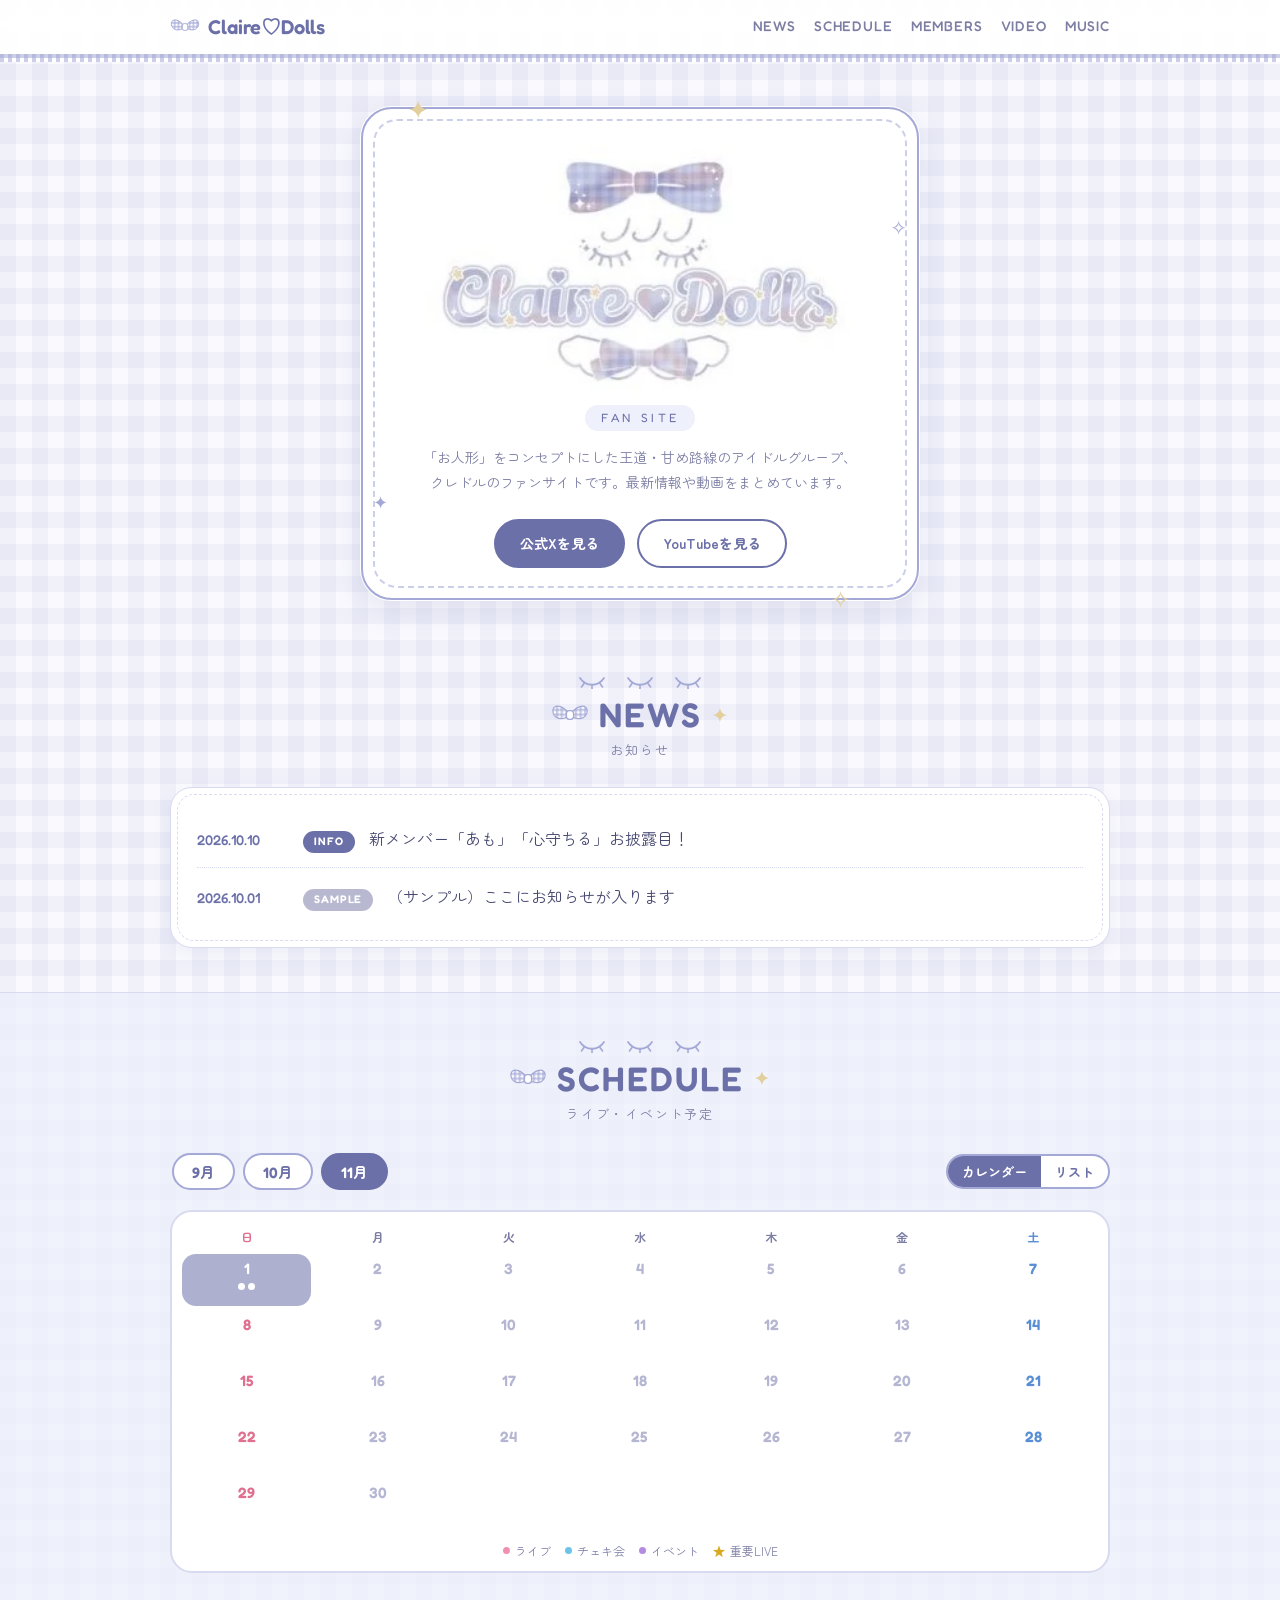
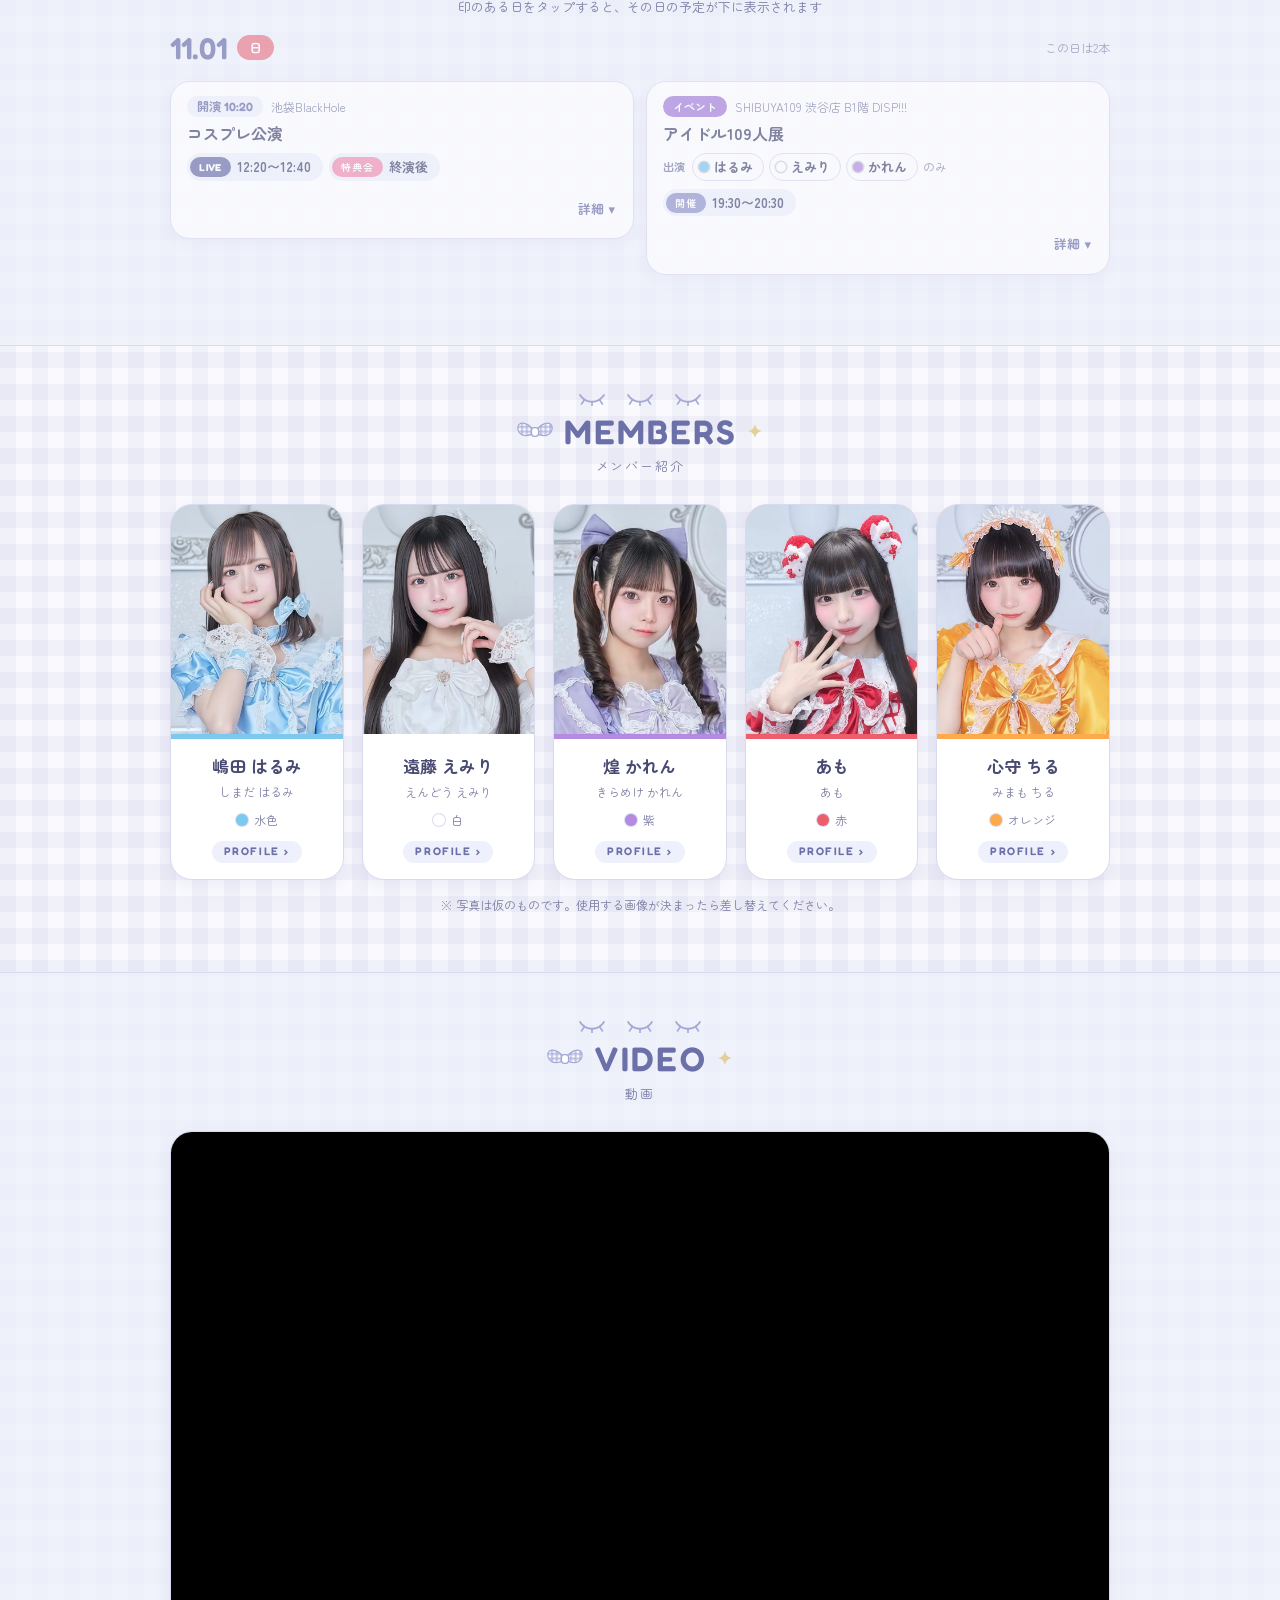
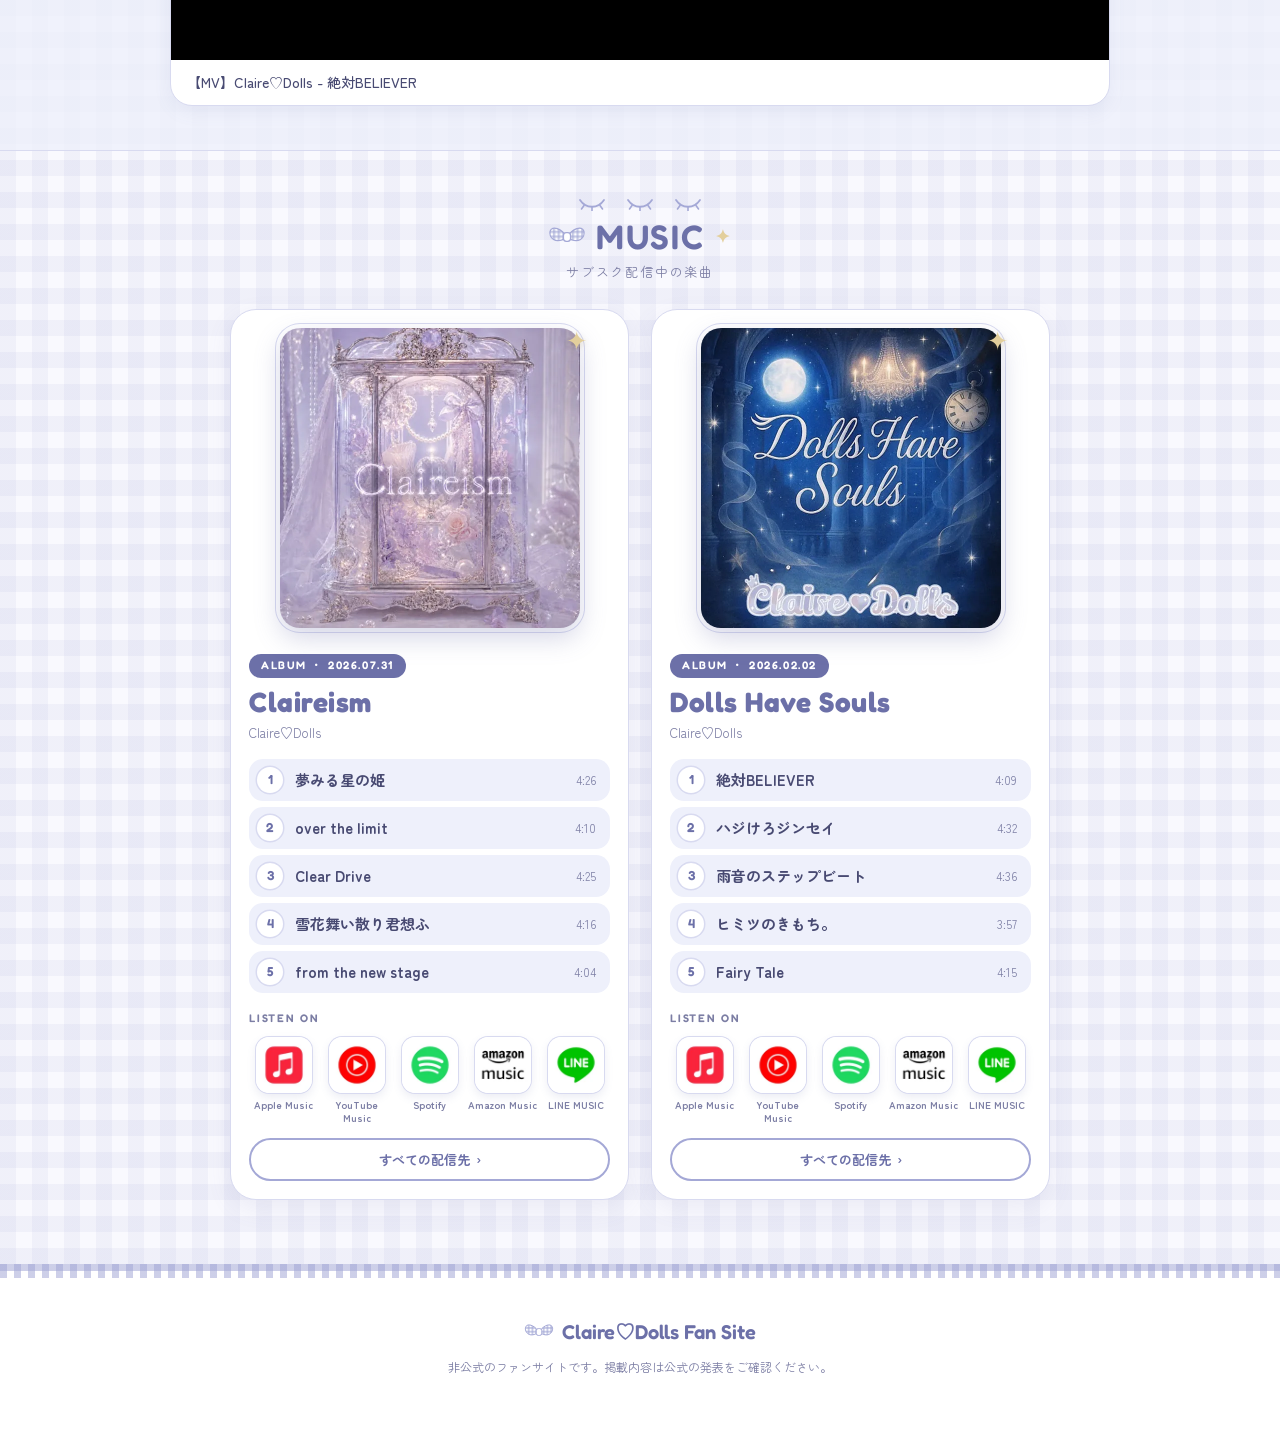
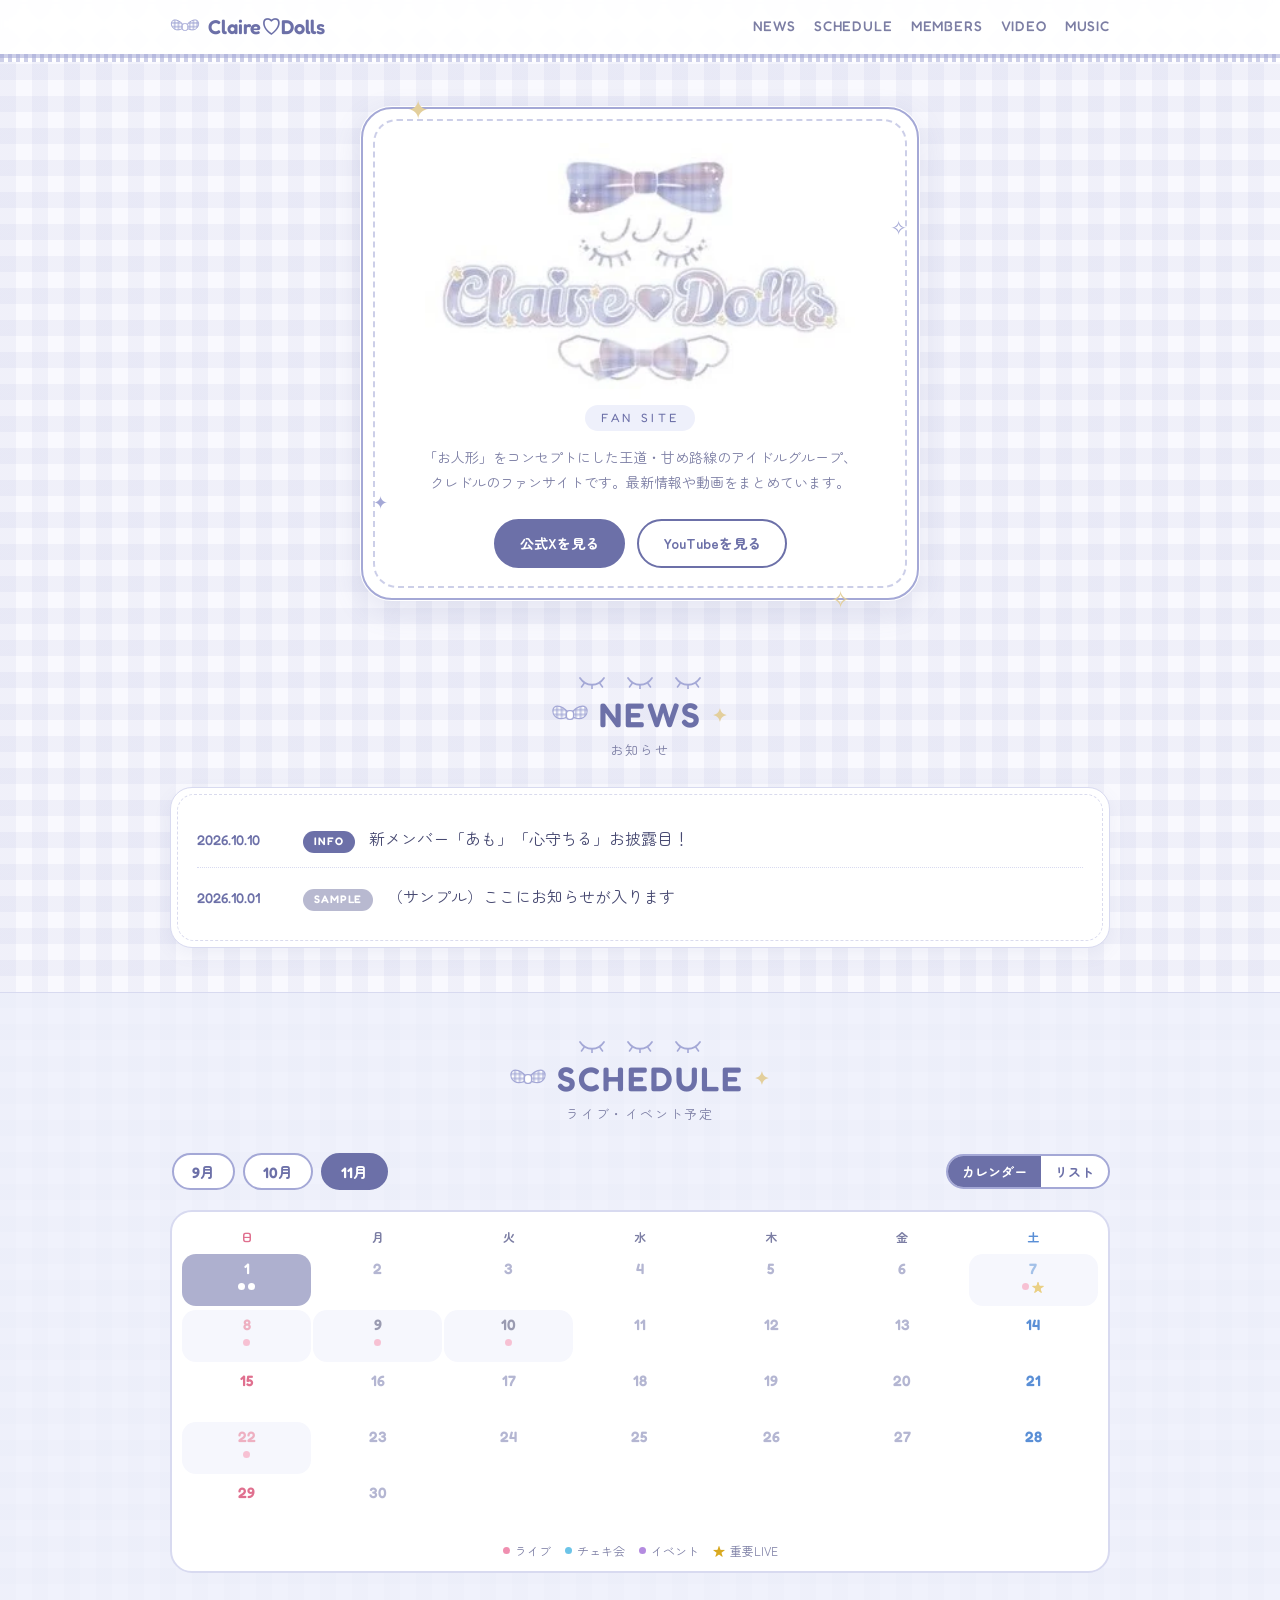
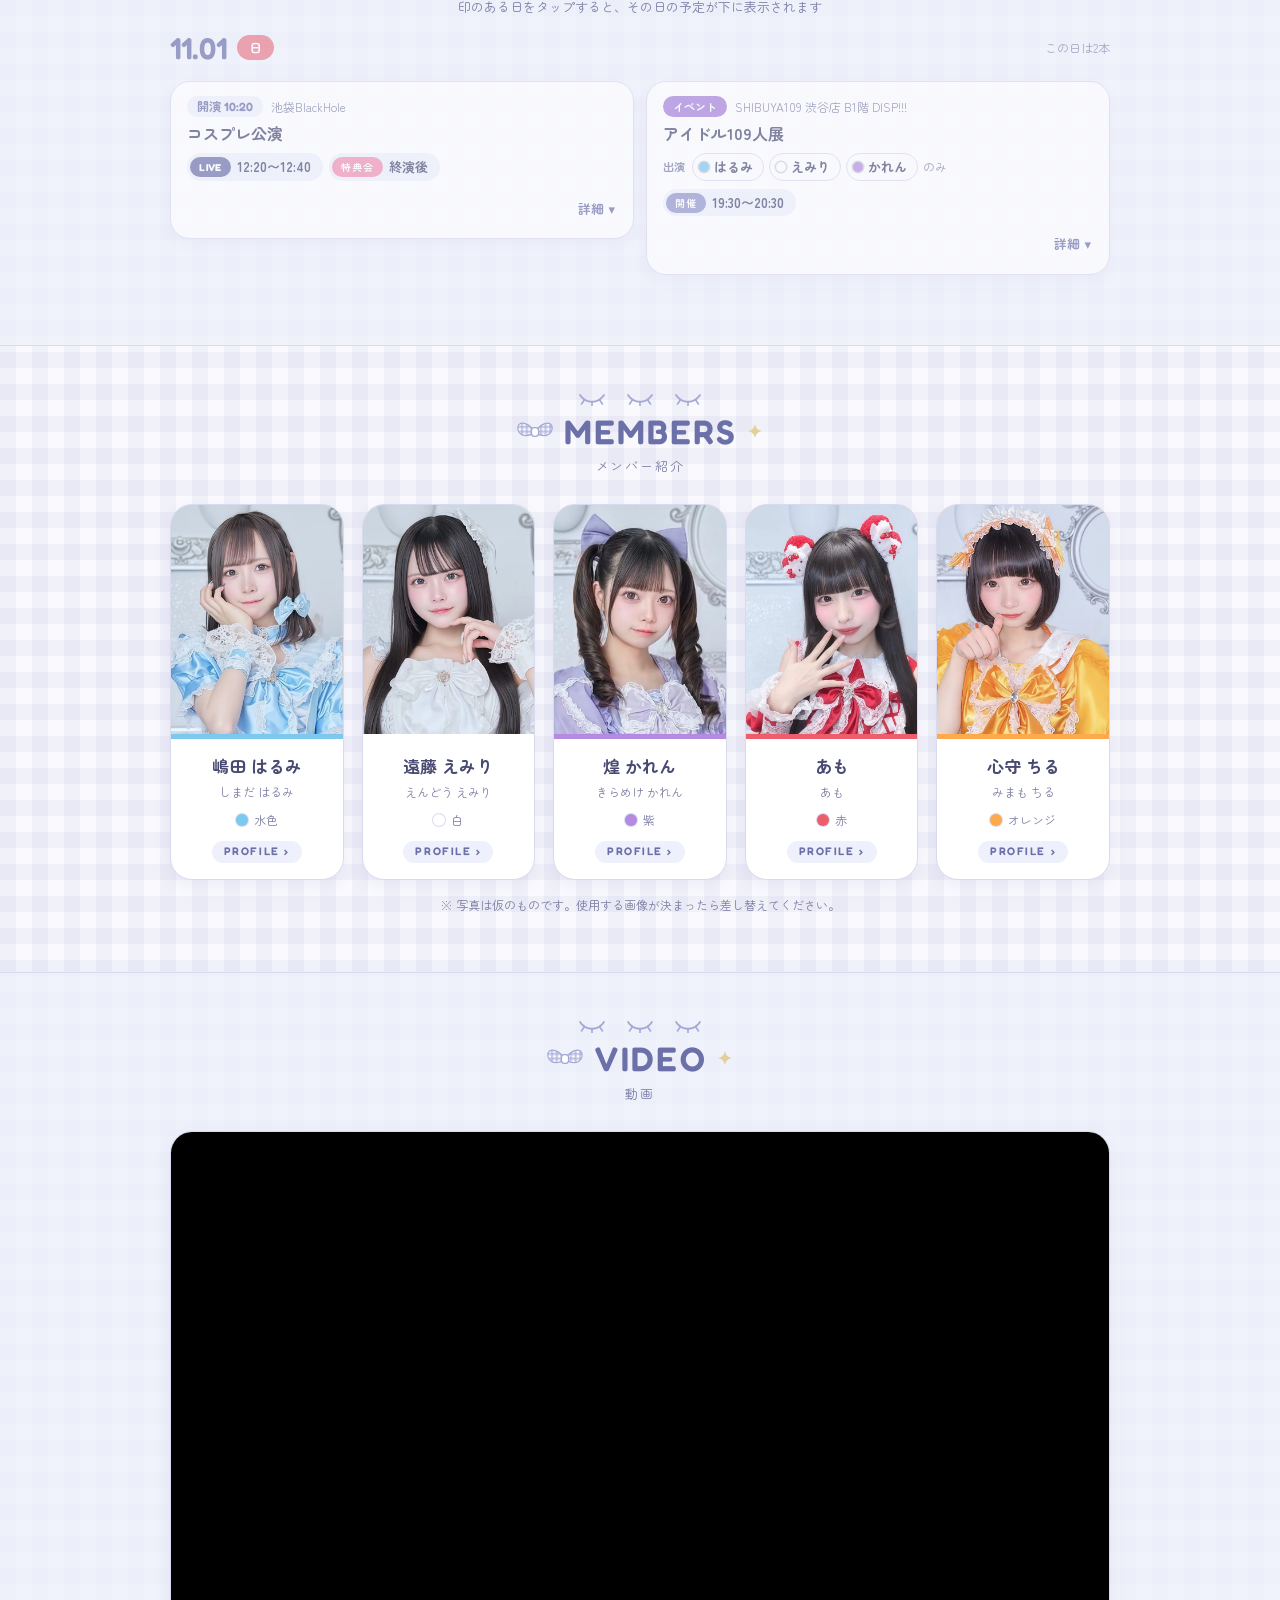
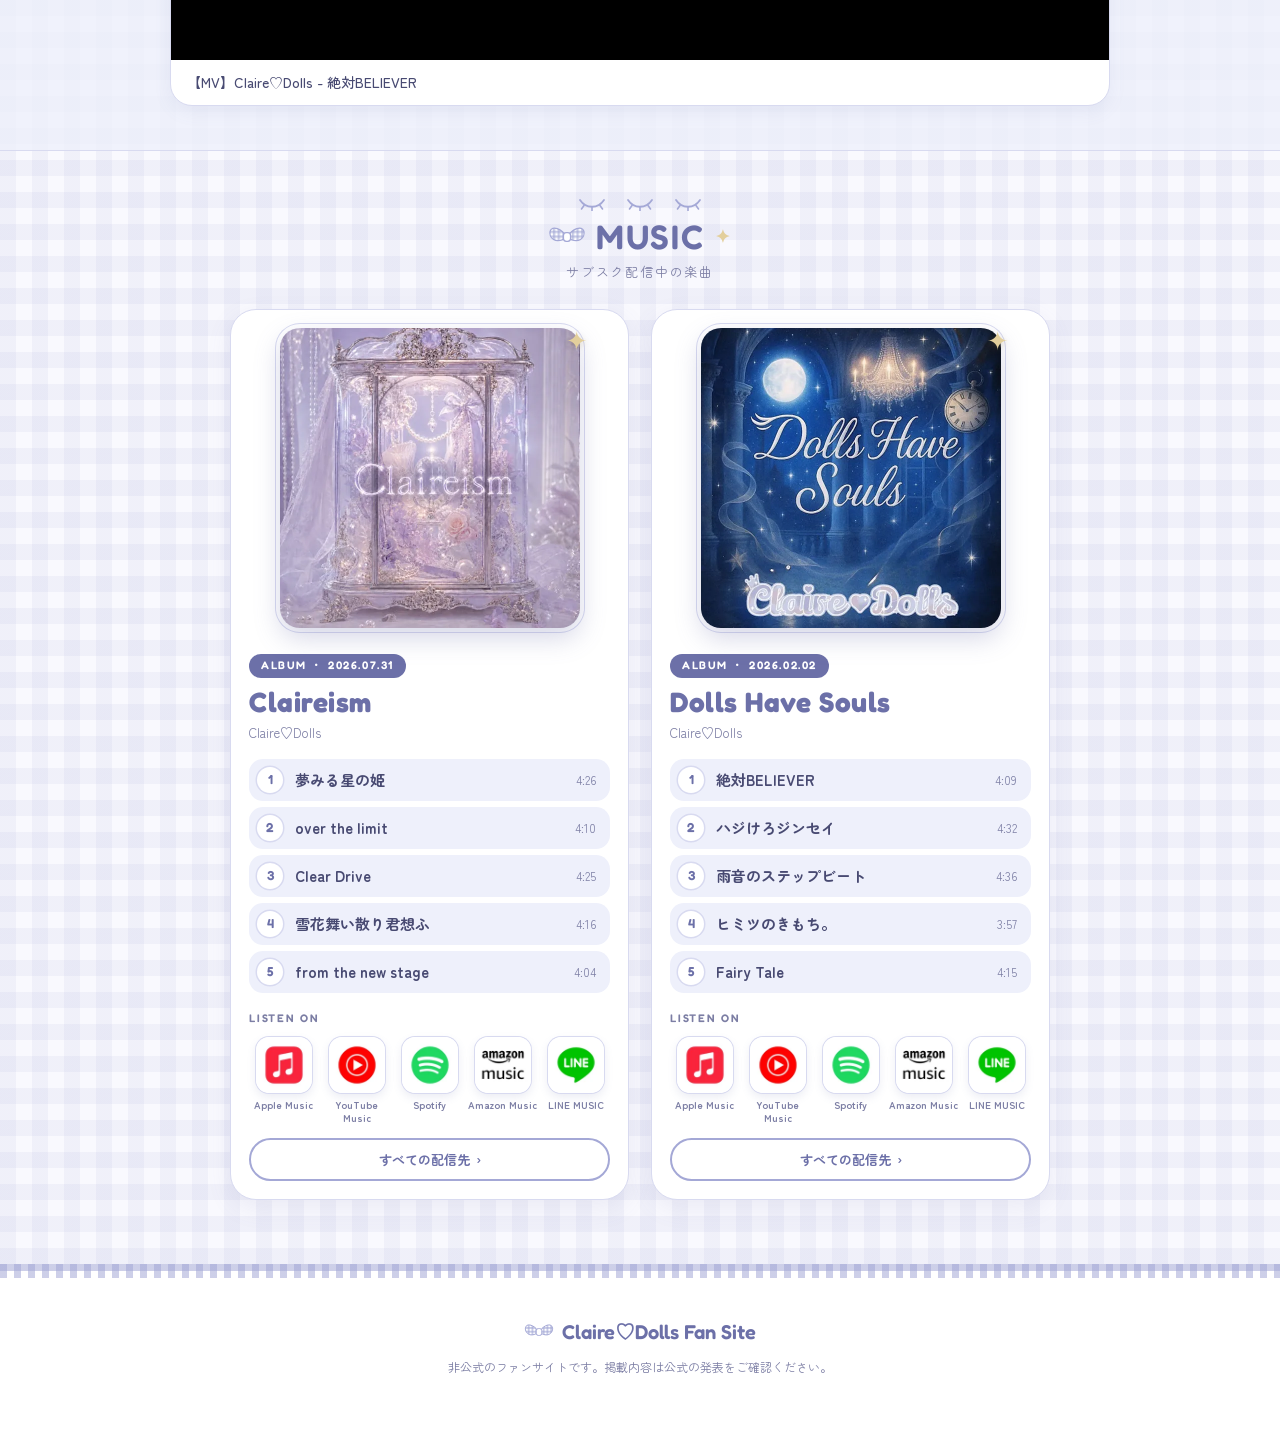
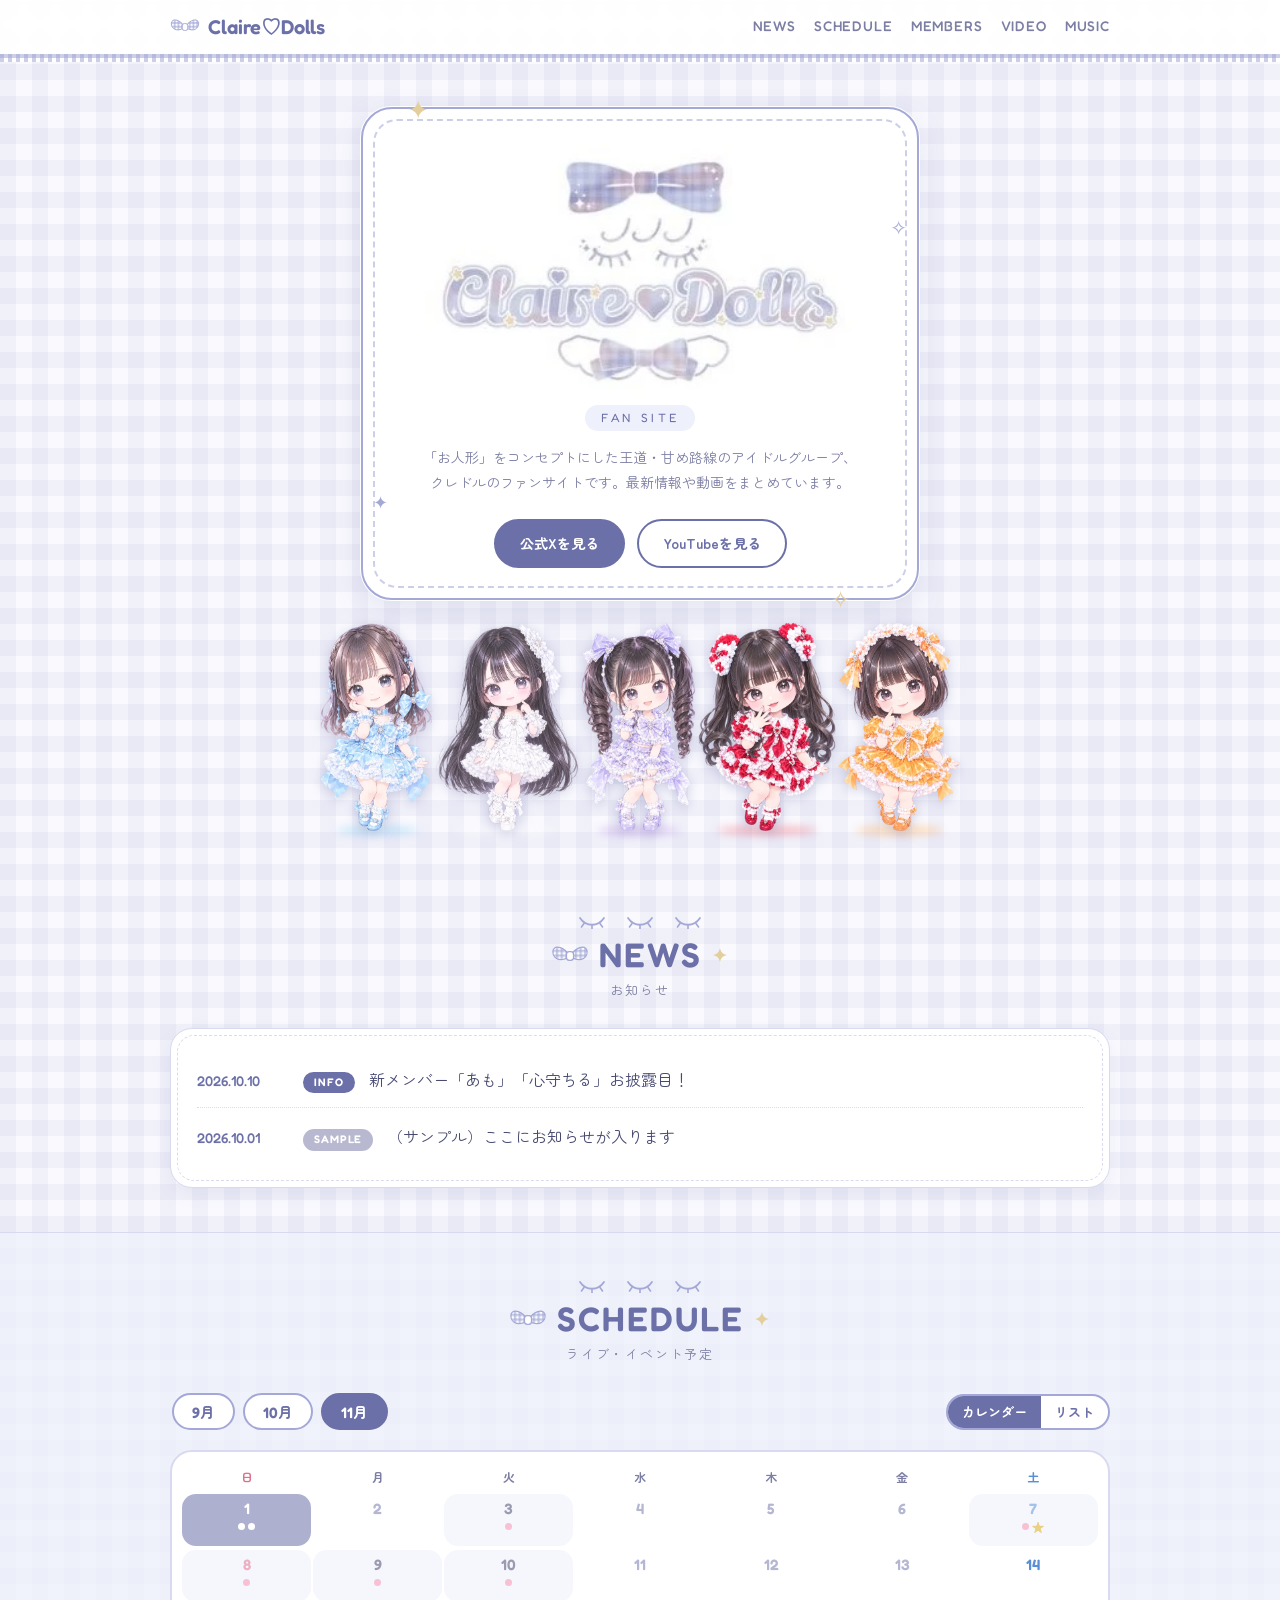
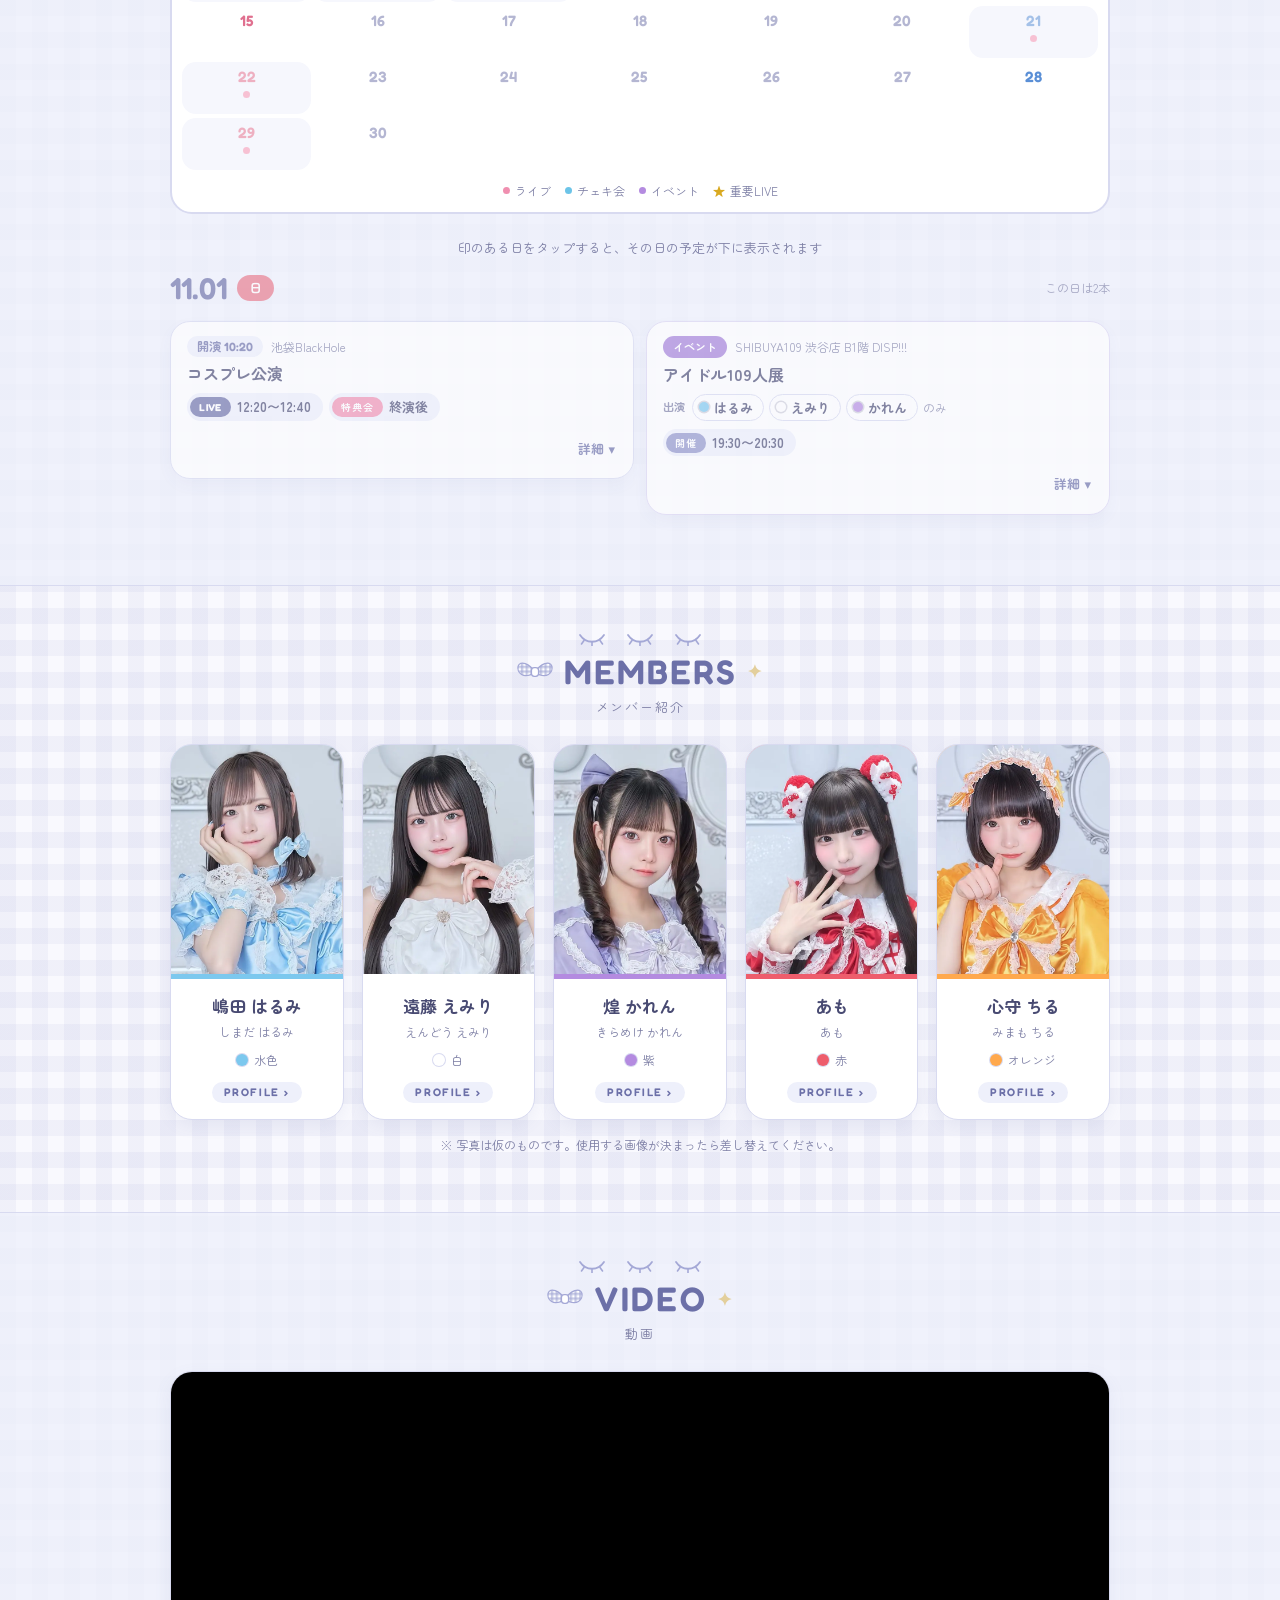
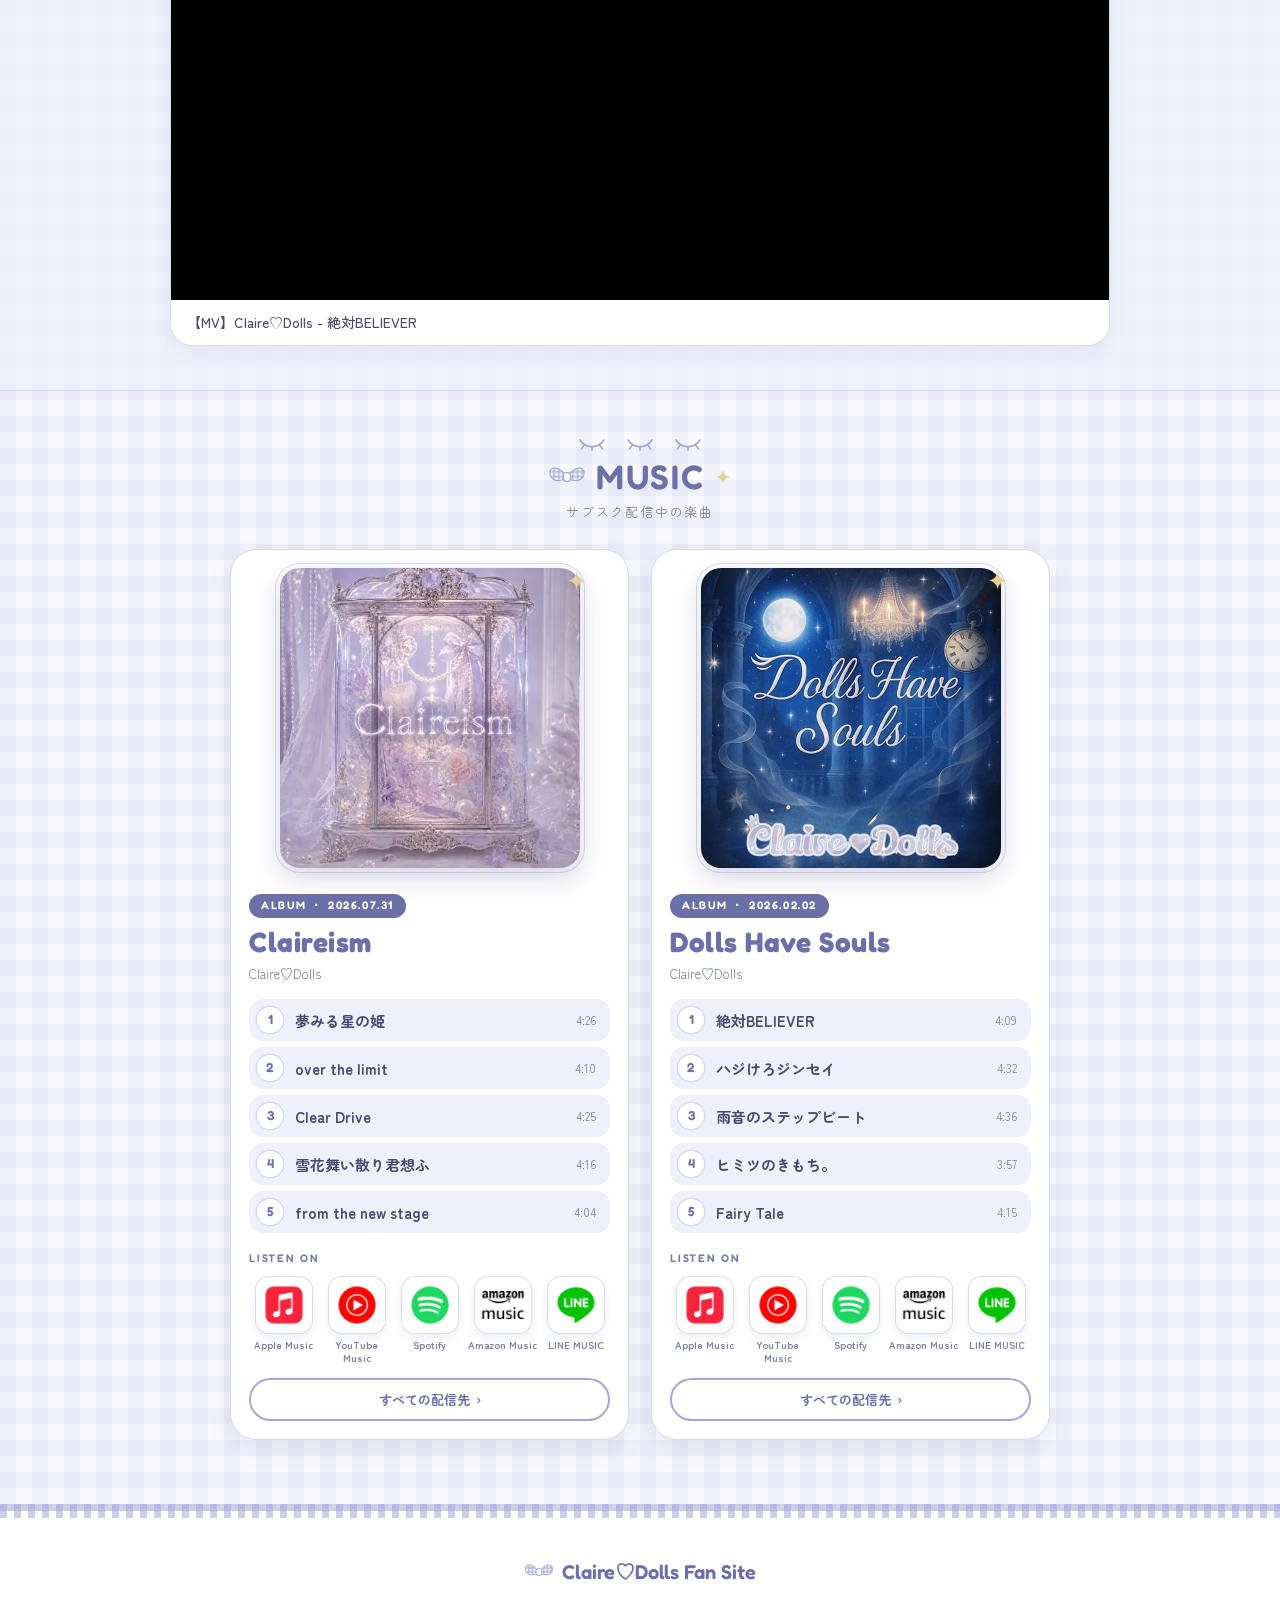
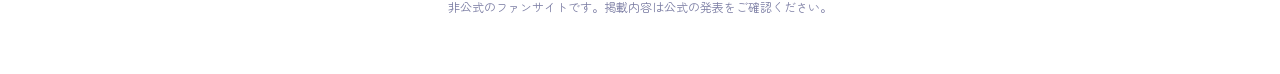
